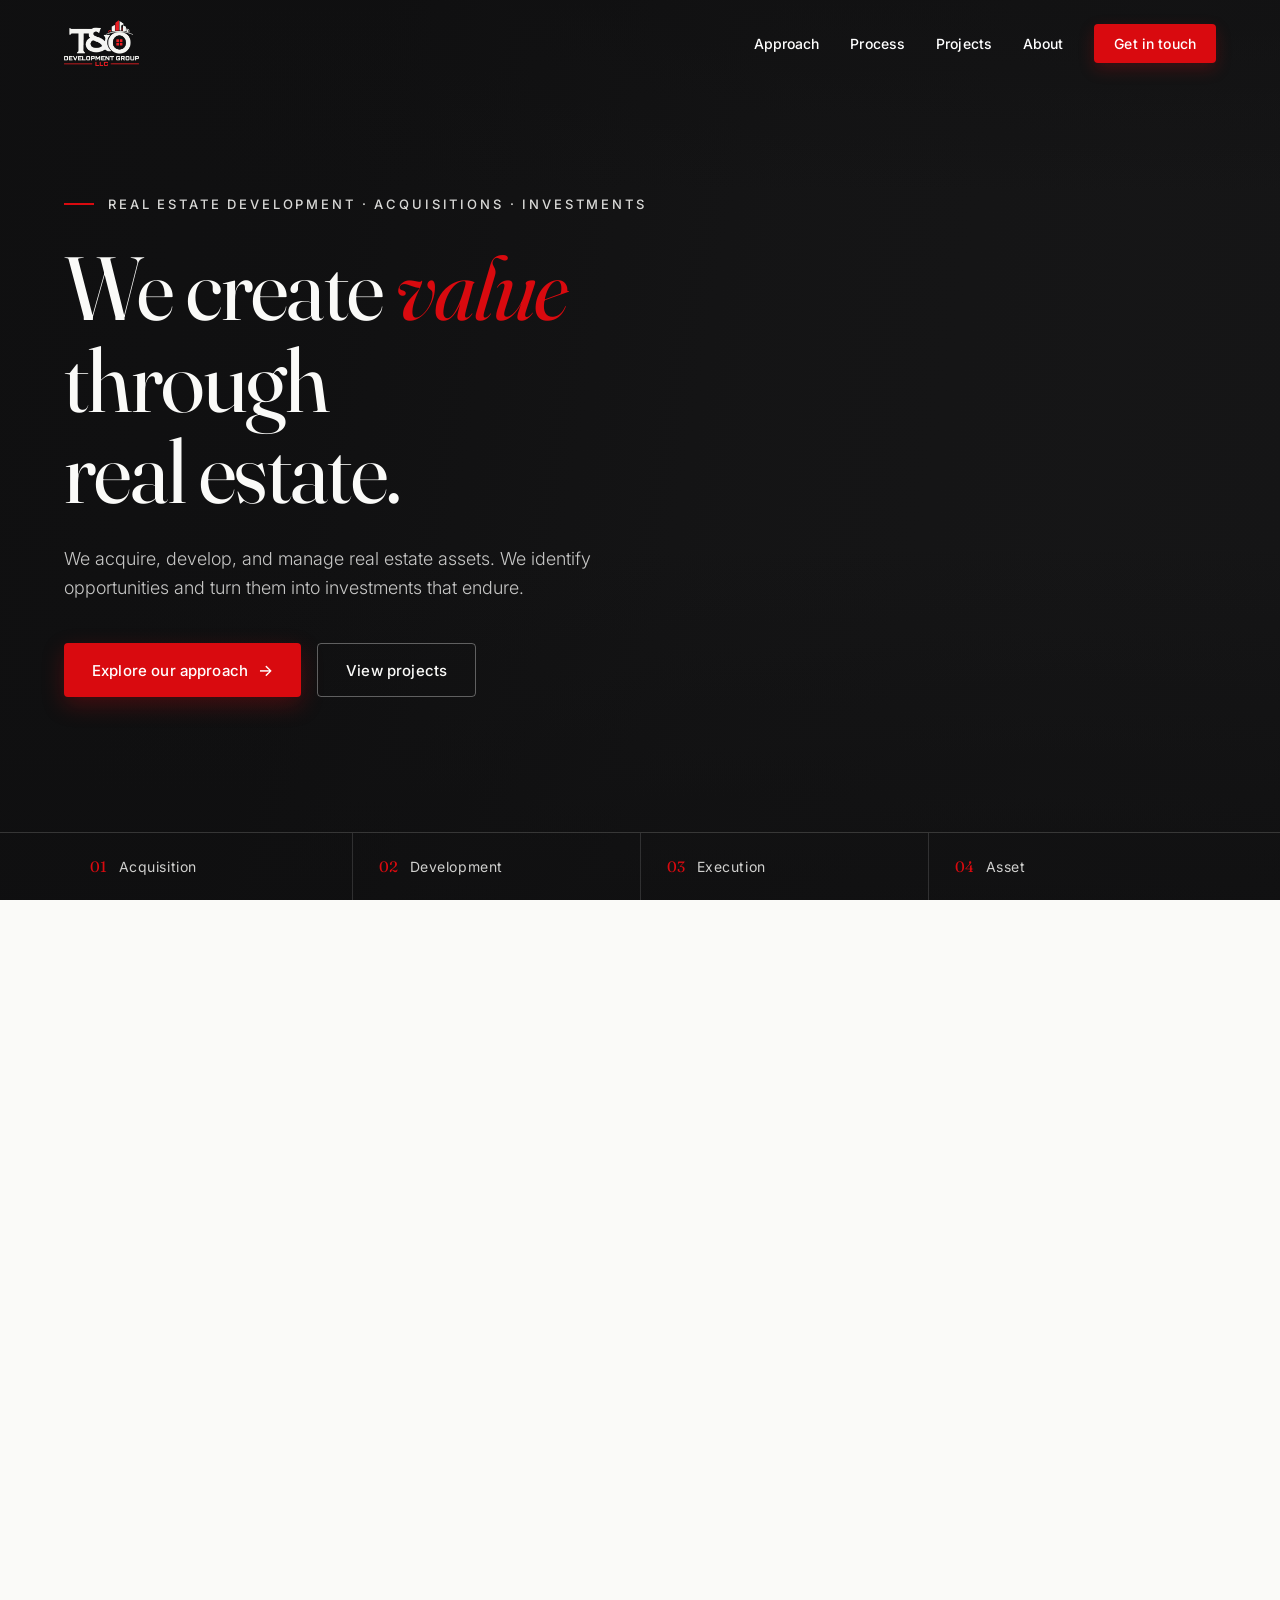
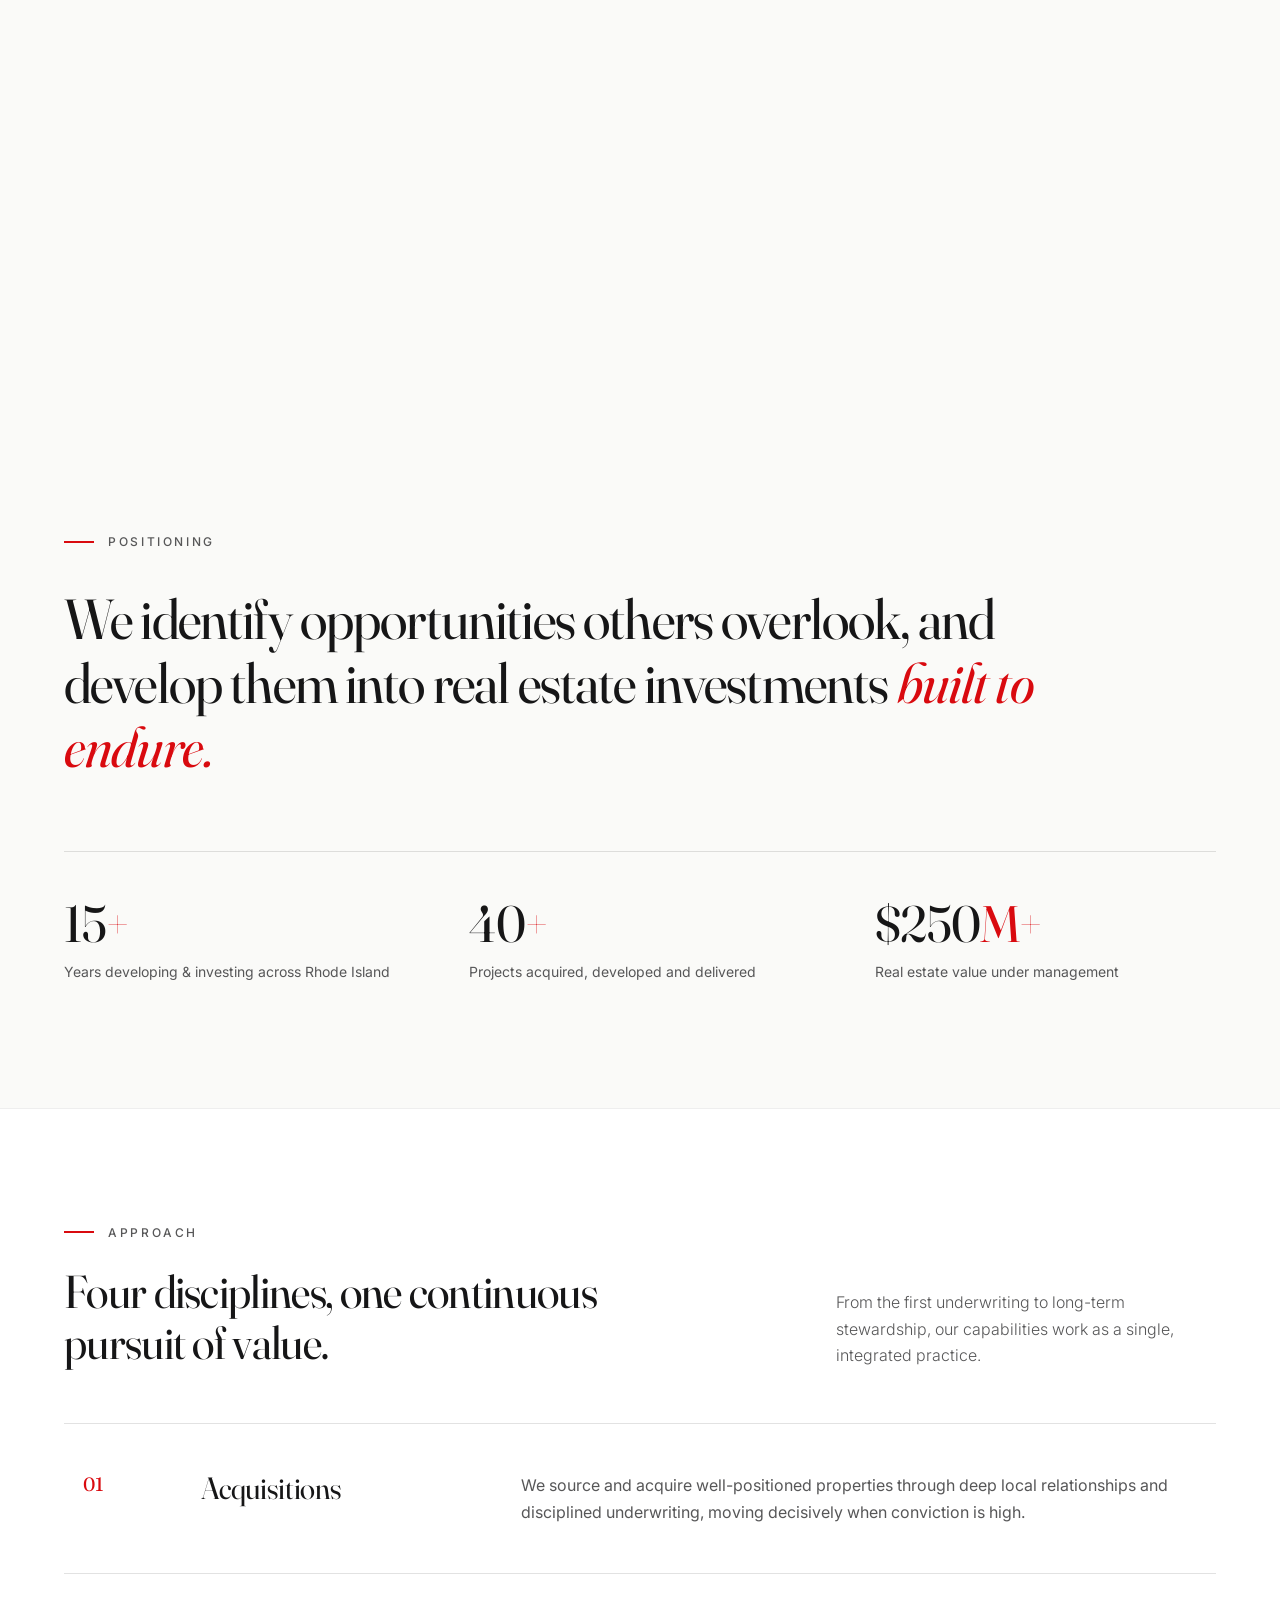
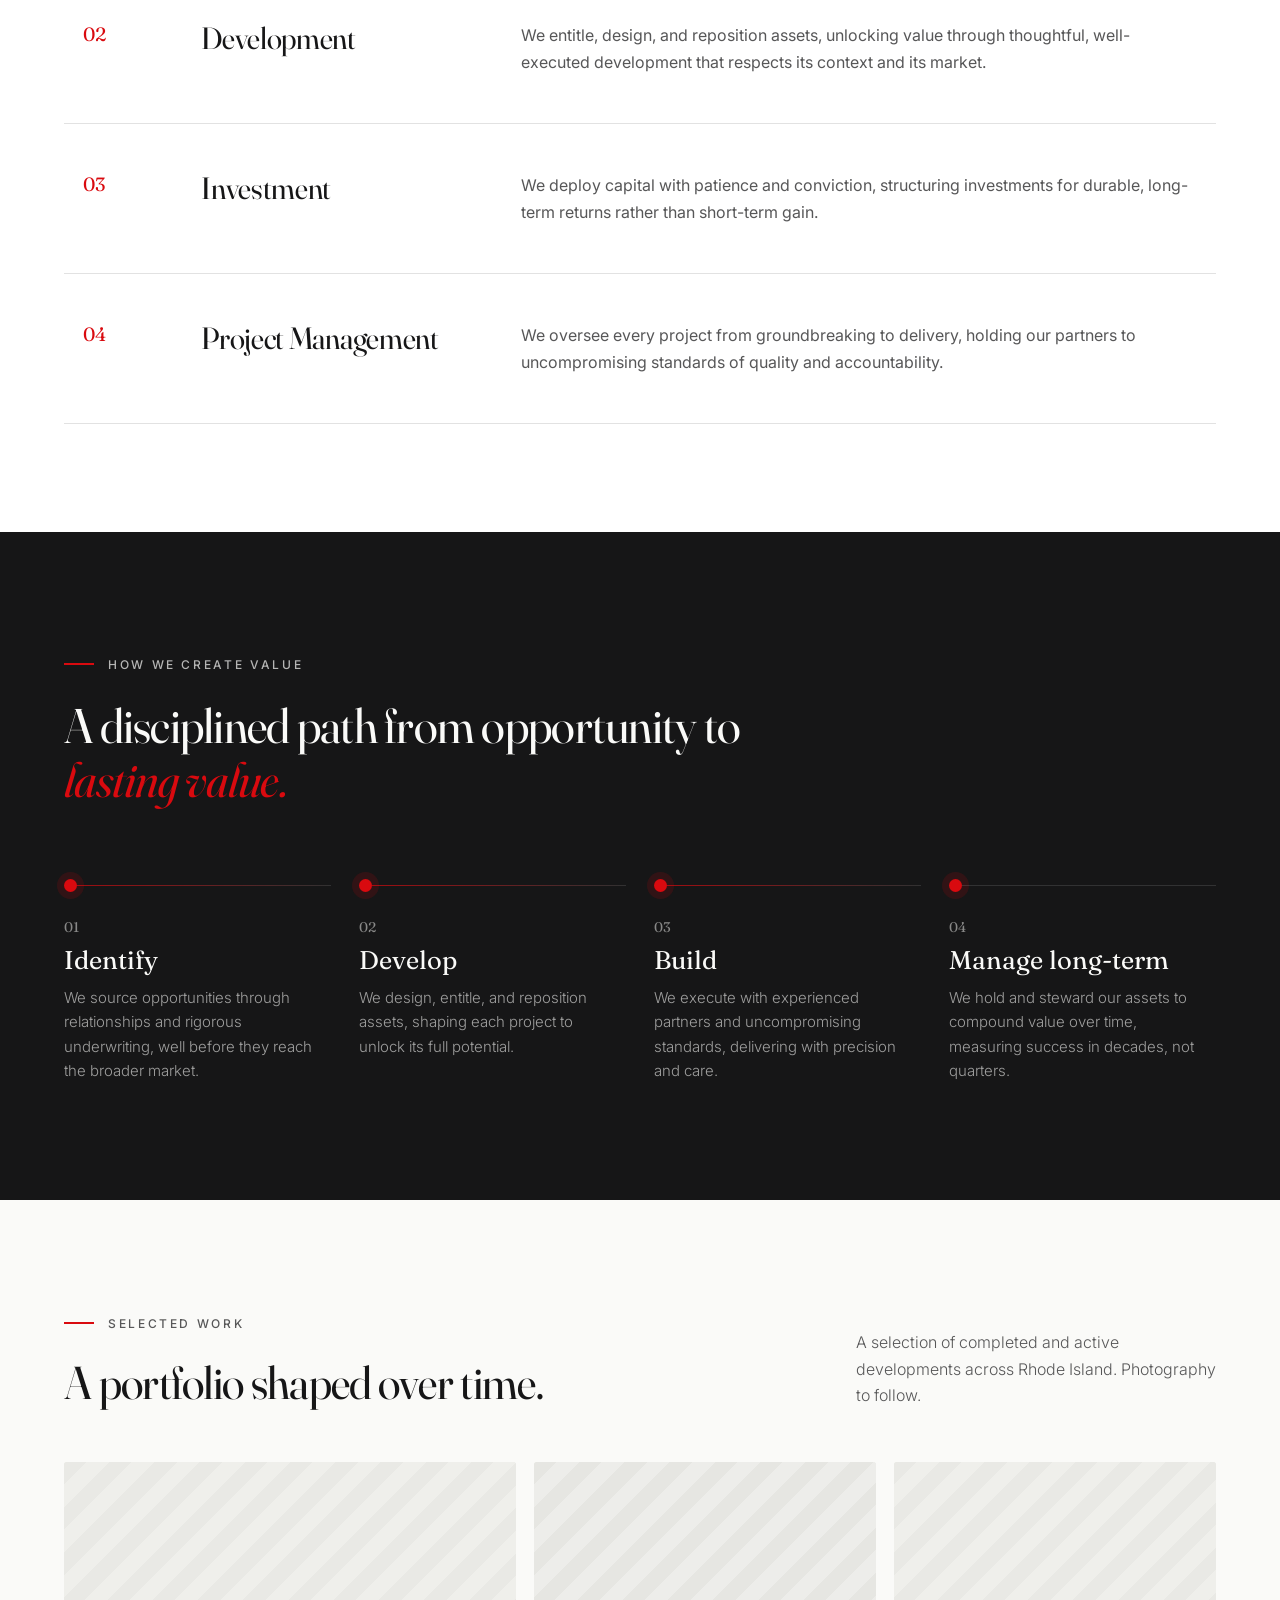
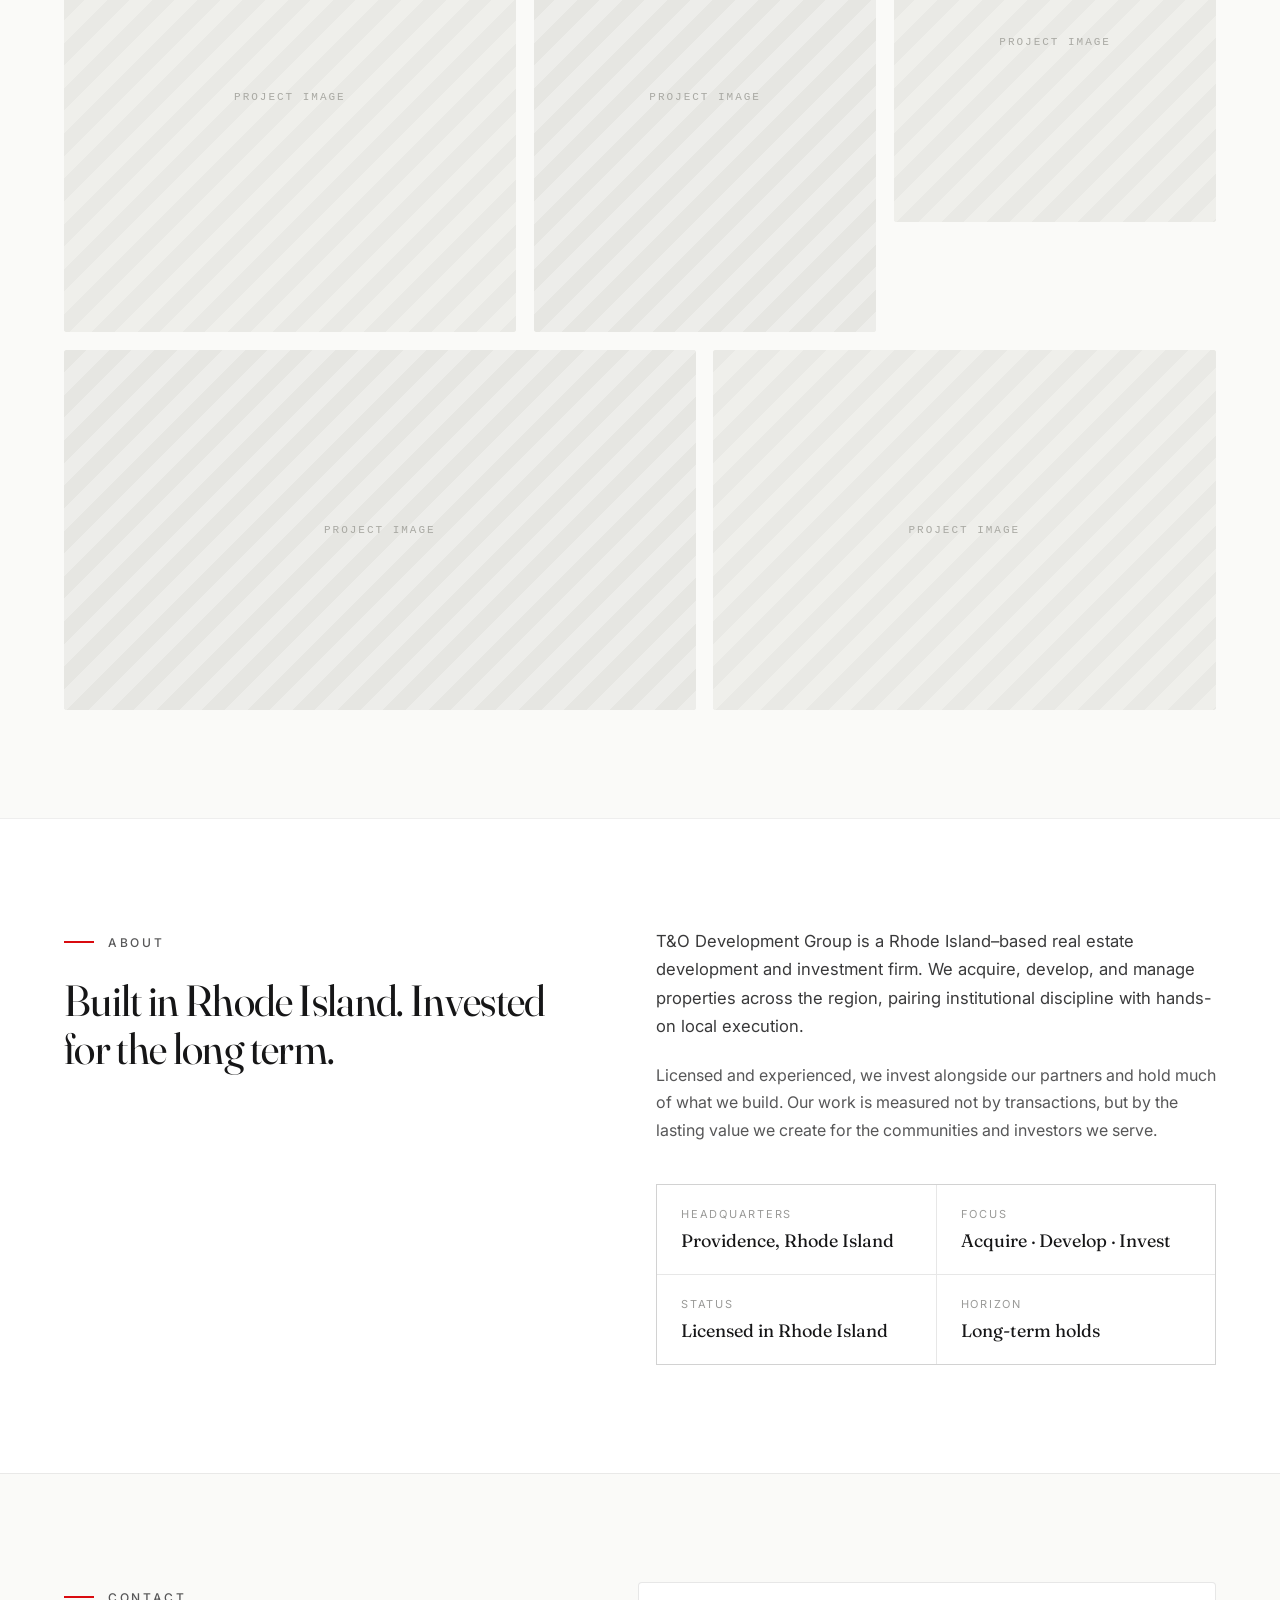
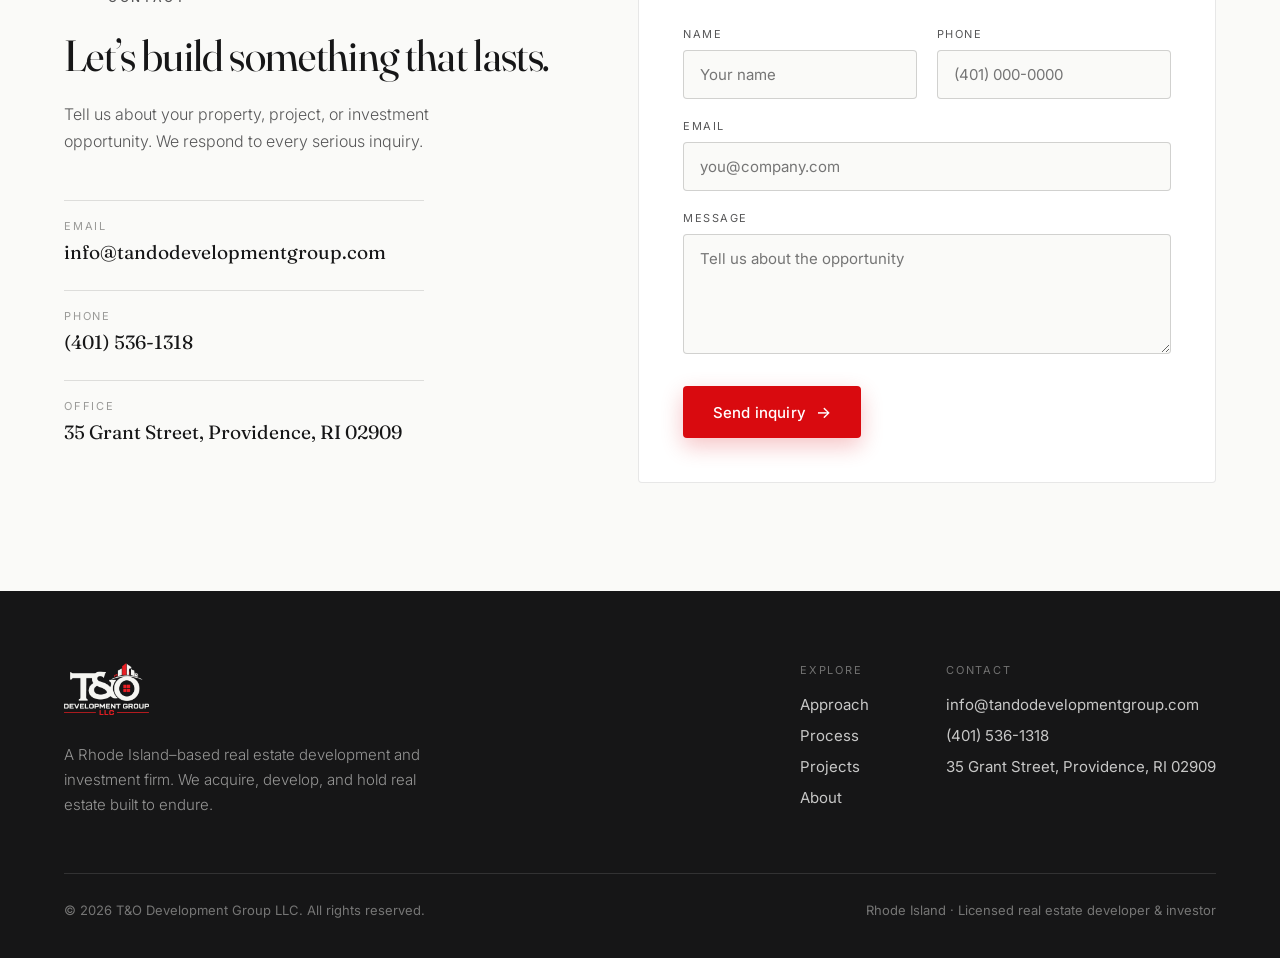
==== index.html @ 08084200 "Add real contact details Replace placeholder contact info with the firm's real details in the Contac" ====
<!DOCTYPE html>
<html lang="en">
<head>
<meta charset="utf-8">
<meta name="viewport" content="width=device-width, initial-scale=1">
<title>T&amp;O Development Group LLC — Real Estate Development &amp; Investment</title>
<meta name="description" content="T&amp;O Development Group is a Rhode Island–based real estate development and investment firm. We acquire, develop, and manage real estate assets built to endure.">
<meta name="theme-color" content="#161617">
<link rel="icon" type="image/png" href="assets/logo.png"/>
<link rel="apple-touch-icon" href="assets/logo.png"/>
<!-- Social sharing -->
<meta property="og:type" content="website"/>
<meta property="og:title" content="T&amp;O Development Group LLC — We create value through real estate."/>
<meta property="og:description" content="A Rhode Island–based real estate development and investment firm. We acquire, develop, and manage real estate assets built to endure."/>
<meta property="og:image" content="assets/logo.png"/>
<meta name="twitter:card" content="summary_large_image"/>
<meta name="twitter:title" content="T&amp;O Development Group LLC"/>
<meta name="twitter:description" content="We create value through real estate. Acquisitions · Development · Investments."/>
<link rel="preconnect" href="https://fonts.googleapis.com"/>
<link rel="preconnect" href="https://fonts.gstatic.com" crossorigin="crossorigin"/>
<link href="https://fonts.googleapis.com/css2?family=Fraunces:ital,opsz,wght@0,9..144,300;0,9..144,400;0,9..144,500;0,9..144,600;1,9..144,400;1,9..144,500&family=Inter:wght@300;400;500;600&display=swap" rel="stylesheet"/>
<link rel="stylesheet" href="styles.css"/>
</head>
<body>
<div style="position:relative;width:100%;overflow-x:clip;">

  <!-- ============ HEADER ============ -->
  <header id="site-header" style="position:fixed;top:0;left:0;right:0;z-index:120;display:flex;align-items:center;justify-content:space-between;gap:24px;padding:20px clamp(20px,5vw,72px);color:#fff;background:transparent;transition:background .45s ease,padding .45s ease,box-shadow .45s ease,color .45s ease;">
    <a href="#hero" data-target="hero" style="display:flex;align-items:center;text-decoration:none;flex:0 0 auto;">
      <img id="site-logo" src="assets/logo-light.png" alt="T&amp;O Development Group" style="height:46px;width:auto;display:block;transition:opacity .3s ease;"/>
    </a>
    <nav id="site-nav" style="align-items:center;gap:clamp(22px,2.4vw,42px);">
      <a class="link-red" href="#approach" data-target="approach" style="font-size:14px;font-weight:500;letter-spacing:.01em;color:inherit;text-decoration:none;">Approach</a>
      <a class="link-red" href="#process" data-target="process" style="font-size:14px;font-weight:500;letter-spacing:.01em;color:inherit;text-decoration:none;">Process</a>
      <a class="link-red" href="#projects" data-target="projects" style="font-size:14px;font-weight:500;letter-spacing:.01em;color:inherit;text-decoration:none;">Projects</a>
      <a class="link-red" href="#about" data-target="about" style="font-size:14px;font-weight:500;letter-spacing:.01em;color:inherit;text-decoration:none;">About</a>
      <a class="btn-cta" href="#contact" data-target="contact" style="display:inline-flex;align-items:center;gap:8px;background:#D90A0F;color:#fff;font-size:14px;font-weight:500;letter-spacing:.01em;padding:11px 20px;border-radius:4px;text-decoration:none;transition:background .25s ease,transform .25s ease,box-shadow .25s ease;box-shadow:0 6px 16px rgba(217,10,15,.22);">Get in touch</a>
    </nav>
    <button id="nav-toggle" aria-label="Menu" style="flex-direction:column;justify-content:center;gap:5px;width:44px;height:44px;background:transparent;border:none;cursor:pointer;color:inherit;padding:0;">
      <span style="display:block;width:24px;height:2px;background:currentColor;"></span>
      <span style="display:block;width:24px;height:2px;background:currentColor;"></span>
      <span style="display:block;width:16px;height:2px;background:currentColor;"></span>
    </button>
  </header>

  <!-- mobile overlay menu -->
  <div id="mobile-menu" style="display:none;position:fixed;inset:0;z-index:130;background:#161617;flex-direction:column;padding:28px clamp(20px,6vw,48px);">
    <div style="display:flex;align-items:center;justify-content:space-between;margin-bottom:48px;">
      <img src="assets/logo-light.png" alt="T&amp;O" style="height:44px;"/>
      <button data-menu-close aria-label="Close" style="width:44px;height:44px;background:transparent;border:none;color:#fff;font-size:30px;line-height:1;cursor:pointer;">&times;</button>
    </div>
    <a class="m-link" href="#approach" data-target="approach" style="font-family:'Fraunces',serif;font-size:34px;color:#FAFAF8;text-decoration:none;padding:14px 0;border-bottom:1px solid rgba(255,255,255,.1);">Approach</a>
    <a class="m-link" href="#process" data-target="process" style="font-family:'Fraunces',serif;font-size:34px;color:#FAFAF8;text-decoration:none;padding:14px 0;border-bottom:1px solid rgba(255,255,255,.1);">Process</a>
    <a class="m-link" href="#projects" data-target="projects" style="font-family:'Fraunces',serif;font-size:34px;color:#FAFAF8;text-decoration:none;padding:14px 0;border-bottom:1px solid rgba(255,255,255,.1);">Projects</a>
    <a class="m-link" href="#about" data-target="about" style="font-family:'Fraunces',serif;font-size:34px;color:#FAFAF8;text-decoration:none;padding:14px 0;border-bottom:1px solid rgba(255,255,255,.1);">About</a>
    <a href="#contact" data-target="contact" style="margin-top:32px;display:inline-flex;align-items:center;justify-content:center;gap:8px;background:#D90A0F;color:#fff;font-size:16px;font-weight:500;padding:18px 26px;border-radius:4px;text-decoration:none;">Get in touch &rarr;</a>
  </div>

  <!-- ============ HERO (scroll-driven, pinned) ============ -->
  <div id="hero-scroll" style="position:relative;height:400vh;">
  <section id="hero" style="position:sticky;top:0;height:100vh;width:100%;overflow:hidden;display:flex;flex-direction:column;justify-content:flex-end;background:#161617;">
    <video id="hero-video" muted="muted" playsinline="playsinline" preload="auto" aria-hidden="true" style="position:absolute;inset:0;width:100%;height:100%;object-fit:cover;z-index:0;">
      <source src="assets/daydusk-scrub.mp4" type="video/mp4"/>
    </video>
    <div style="position:absolute;inset:0;z-index:1;background:linear-gradient(100deg,rgba(15,15,16,.94) 0%,rgba(15,15,16,.8) 26%,rgba(18,18,19,.42) 56%,rgba(18,18,19,.12) 82%,rgba(18,18,19,.28) 100%);"></div>
    <div style="position:absolute;inset:0;z-index:1;background:linear-gradient(180deg,rgba(15,15,16,.5) 0%,rgba(15,15,16,0) 22%,rgba(15,15,16,0) 60%,rgba(15,15,16,.7) 100%);"></div>
    <div class="hero-overlay-mobile" style="position:absolute;inset:0;z-index:1;background:linear-gradient(180deg,rgba(15,15,16,.6) 0%,rgba(15,15,16,.25) 38%,rgba(15,15,16,.82) 100%);opacity:0;transition:opacity .3s ease;pointer-events:none;"></div>

    <div class="hero-row" style="position:relative;z-index:2;flex:1 1 auto;display:flex;width:100%;max-width:1320px;margin:0 auto;padding-left:clamp(20px,5vw,72px);padding-right:clamp(20px,5vw,72px);">
      <div class="hero-content" style="max-width:760px;padding:0;">
        <div data-reveal style="display:inline-flex;align-items:center;gap:14px;margin-bottom:30px;">
          <span style="width:30px;height:2px;background:#D90A0F;display:block;"></span>
          <span style="font-size:clamp(11px,1.1vw,13px);font-weight:500;letter-spacing:.22em;text-transform:uppercase;color:rgba(250,250,248,.86);">Real Estate Development &middot; Acquisitions &middot; Investments</span>
        </div>
        <div id="hero-headlines" style="position:relative;margin:0 0 28px;">
          <h1 class="hero-headline is-active" data-i="0">We create <span class="em">value</span> through real&nbsp;estate.</h1>
          <h1 class="hero-headline" data-i="1">It starts with the right <span class="em">opportunity</span>.</h1>
          <h1 class="hero-headline" data-i="2">We develop, build, and <span class="em">elevate</span>.</h1>
          <h1 class="hero-headline" data-i="3">Into assets that <span class="em">endure</span>.</h1>
        </div>
        <p data-reveal data-reveal-delay="180" style="margin:0 0 40px;max-width:540px;font-size:clamp(16px,1.4vw,19px);line-height:1.62;color:rgba(250,250,248,.78);font-weight:300;">We acquire, develop, and manage real estate assets. We identify opportunities and turn them into investments that endure.</p>
        <div data-reveal data-reveal-delay="260" style="display:flex;flex-wrap:wrap;gap:16px;">
          <a class="btn-hero" href="#approach" data-target="approach" style="display:inline-flex;align-items:center;gap:10px;background:#D90A0F;color:#fff;font-size:15px;font-weight:500;letter-spacing:.01em;padding:17px 28px;border-radius:4px;text-decoration:none;transition:background .25s ease,transform .25s ease,box-shadow .25s ease;box-shadow:0 8px 22px rgba(217,10,15,.26);">Explore our approach <span style="font-size:16px;">&rarr;</span></a>
          <a class="btn-ghost" href="#projects" data-target="projects" style="display:inline-flex;align-items:center;gap:10px;background:transparent;color:#FAFAF8;font-size:15px;font-weight:500;letter-spacing:.01em;padding:16px 28px;border-radius:4px;text-decoration:none;border:1px solid rgba(250,250,248,.34);transition:border-color .25s ease,background .25s ease,transform .25s ease;">View projects</a>
        </div>
      </div>
    </div>

    <!-- phase row -->
    <div style="position:relative;z-index:2;width:100%;border-top:1px solid rgba(250,250,248,.16);">
      <div style="max-width:1320px;margin:0 auto;padding:0 clamp(20px,5vw,72px);">
        <div id="phase-grid" style="display:grid;">
          <div class="phase-item is-active" data-phase="0" style="padding:24px clamp(18px,2vw,30px);display:flex;align-items:baseline;gap:12px;">
            <span style="font-family:'Fraunces',serif;font-size:15px;color:#D90A0F;flex:0 0 auto;">01</span>
            <span style="font-size:14px;letter-spacing:.04em;color:rgba(250,250,248,.82);">Acquisition</span>
          </div>
          <div class="phase-item" data-phase="1" style="padding:24px clamp(18px,2vw,30px);display:flex;align-items:baseline;gap:12px;">
            <span style="font-family:'Fraunces',serif;font-size:15px;color:#D90A0F;flex:0 0 auto;">02</span>
            <span style="font-size:14px;letter-spacing:.04em;color:rgba(250,250,248,.82);">Development</span>
          </div>
          <div class="phase-item" data-phase="2" style="padding:24px clamp(18px,2vw,30px);display:flex;align-items:baseline;gap:12px;">
            <span style="font-family:'Fraunces',serif;font-size:15px;color:#D90A0F;flex:0 0 auto;">03</span>
            <span style="font-size:14px;letter-spacing:.04em;color:rgba(250,250,248,.82);">Execution</span>
          </div>
          <div class="phase-item" data-phase="3" style="padding:24px clamp(18px,2vw,30px);display:flex;align-items:baseline;gap:12px;">
            <span style="font-family:'Fraunces',serif;font-size:15px;color:#D90A0F;flex:0 0 auto;">04</span>
            <span style="font-size:14px;letter-spacing:.04em;color:rgba(250,250,248,.82);">Asset</span>
          </div>
        </div>
      </div>
    </div>
  </section>
  </div>
  <!-- /hero-scroll -->

  <!-- ============ INTRO / POSITIONING ============ -->
  <section style="background:#FAFAF8;padding:clamp(96px,14vh,180px) clamp(20px,5vw,72px);">
    <div style="max-width:1320px;margin:0 auto;">
      <div data-reveal style="display:inline-flex;align-items:center;gap:14px;margin-bottom:38px;">
        <span style="width:30px;height:2px;background:#D90A0F;display:block;"></span>
        <span style="font-size:12px;font-weight:500;letter-spacing:.22em;text-transform:uppercase;color:#575758;">Positioning</span>
      </div>
      <h2 data-reveal data-reveal-delay="80" style="margin:0;max-width:1040px;font-family:'Fraunces',Georgia,serif;font-weight:400;font-variation-settings:'opsz' 144;font-size:clamp(2rem,4.4vw,3.8rem);line-height:1.14;letter-spacing:-.015em;color:#161617;">We identify opportunities others overlook, and develop them into real estate investments <span style="font-style:italic;color:#D90A0F;">built to endure.</span></h2>

      <div data-reveal data-reveal-delay="160" style="display:flex;flex-wrap:wrap;gap:clamp(32px,5vw,80px);margin-top:clamp(56px,8vh,96px);padding-top:46px;border-top:1px solid rgba(22,22,23,.12);">
        <div style="flex:1 1 220px;">
          <div style="font-family:'Fraunces',serif;font-weight:400;font-variation-settings:'opsz' 144;font-size:clamp(2.6rem,4vw,3.4rem);line-height:1;color:#161617;letter-spacing:-.02em;">15<span style="color:#D90A0F;">+</span></div>
          <div style="margin-top:12px;font-size:14px;line-height:1.5;color:#575758;">Years developing &amp; investing across Rhode Island</div>
        </div>
        <div style="flex:1 1 220px;">
          <div style="font-family:'Fraunces',serif;font-weight:400;font-variation-settings:'opsz' 144;font-size:clamp(2.6rem,4vw,3.4rem);line-height:1;color:#161617;letter-spacing:-.02em;">40<span style="color:#D90A0F;">+</span></div>
          <div style="margin-top:12px;font-size:14px;line-height:1.5;color:#575758;">Projects acquired, developed and delivered</div>
        </div>
        <div style="flex:1 1 220px;">
          <div style="font-family:'Fraunces',serif;font-weight:400;font-variation-settings:'opsz' 144;font-size:clamp(2.6rem,4vw,3.4rem);line-height:1;color:#161617;letter-spacing:-.02em;">$250<span style="color:#D90A0F;">M+</span></div>
          <div style="margin-top:12px;font-size:14px;line-height:1.5;color:#575758;">Real estate value under management</div>
        </div>
      </div>
    </div>
  </section>

  <!-- ============ APPROACH / CAPABILITIES ============ -->
  <section id="approach" style="background:#fff;padding:clamp(90px,12vh,160px) clamp(20px,5vw,72px);border-top:1px solid rgba(22,22,23,.07);">
    <div style="max-width:1320px;margin:0 auto;">
      <div style="display:flex;flex-wrap:wrap;align-items:flex-end;justify-content:space-between;gap:32px;margin-bottom:clamp(40px,6vh,72px);">
        <div data-reveal style="max-width:640px;">
          <div style="display:inline-flex;align-items:center;gap:14px;margin-bottom:26px;">
            <span style="width:30px;height:2px;background:#D90A0F;display:block;"></span>
            <span style="font-size:12px;font-weight:500;letter-spacing:.22em;text-transform:uppercase;color:#575758;">Approach</span>
          </div>
          <h2 style="margin:0;font-family:'Fraunces',Georgia,serif;font-weight:400;font-variation-settings:'opsz' 144;font-size:clamp(2rem,3.6vw,3.1rem);line-height:1.12;letter-spacing:-.015em;color:#161617;">Four disciplines, one continuous pursuit of value.</h2>
        </div>
        <p data-reveal data-reveal-delay="80" style="flex:1 1 280px;max-width:380px;margin:0;font-size:16px;line-height:1.66;color:#575758;font-weight:300;">From the first underwriting to long-term stewardship, our capabilities work as a single, integrated practice.</p>
      </div>

      <div style="border-bottom:1px solid rgba(22,22,23,.12);">
        <div data-reveal class="cap-row" style="display:flex;flex-wrap:wrap;gap:clamp(20px,5vw,72px);align-items:flex-start;padding:clamp(30px,4vw,48px) clamp(0px,1.5vw,20px);border-top:1px solid rgba(22,22,23,.12);transition:background .35s ease,padding-left .35s ease;">
          <div style="flex:0 0 auto;font-family:'Fraunces',serif;font-weight:400;font-size:clamp(18px,1.5vw,22px);color:#D90A0F;width:54px;">01</div>
          <h3 style="flex:0 0 clamp(180px,20vw,280px);margin:0;font-family:'Fraunces',Georgia,serif;font-weight:400;font-variation-settings:'opsz' 144;font-size:clamp(1.5rem,2.4vw,2.1rem);line-height:1.08;letter-spacing:-.01em;color:#161617;">Acquisitions</h3>
          <p style="flex:1 1 320px;min-width:240px;margin:0;font-size:16px;line-height:1.66;color:#575758;">We source and acquire well-positioned properties through deep local relationships and disciplined underwriting, moving decisively when conviction is high.</p>
        </div>
        <div data-reveal data-reveal-delay="60" class="cap-row" style="display:flex;flex-wrap:wrap;gap:clamp(20px,5vw,72px);align-items:flex-start;padding:clamp(30px,4vw,48px) clamp(0px,1.5vw,20px);border-top:1px solid rgba(22,22,23,.12);transition:background .35s ease,padding-left .35s ease;">
          <div style="flex:0 0 auto;font-family:'Fraunces',serif;font-weight:400;font-size:clamp(18px,1.5vw,22px);color:#D90A0F;width:54px;">02</div>
          <h3 style="flex:0 0 clamp(180px,20vw,280px);margin:0;font-family:'Fraunces',Georgia,serif;font-weight:400;font-variation-settings:'opsz' 144;font-size:clamp(1.5rem,2.4vw,2.1rem);line-height:1.08;letter-spacing:-.01em;color:#161617;">Development</h3>
          <p style="flex:1 1 320px;min-width:240px;margin:0;font-size:16px;line-height:1.66;color:#575758;">We entitle, design, and reposition assets, unlocking value through thoughtful, well-executed development that respects its context and its market.</p>
        </div>
        <div data-reveal data-reveal-delay="120" class="cap-row" style="display:flex;flex-wrap:wrap;gap:clamp(20px,5vw,72px);align-items:flex-start;padding:clamp(30px,4vw,48px) clamp(0px,1.5vw,20px);border-top:1px solid rgba(22,22,23,.12);transition:background .35s ease,padding-left .35s ease;">
          <div style="flex:0 0 auto;font-family:'Fraunces',serif;font-weight:400;font-size:clamp(18px,1.5vw,22px);color:#D90A0F;width:54px;">03</div>
          <h3 style="flex:0 0 clamp(180px,20vw,280px);margin:0;font-family:'Fraunces',Georgia,serif;font-weight:400;font-variation-settings:'opsz' 144;font-size:clamp(1.5rem,2.4vw,2.1rem);line-height:1.08;letter-spacing:-.01em;color:#161617;">Investment</h3>
          <p style="flex:1 1 320px;min-width:240px;margin:0;font-size:16px;line-height:1.66;color:#575758;">We deploy capital with patience and conviction, structuring investments for durable, long-term returns rather than short-term gain.</p>
        </div>
        <div data-reveal data-reveal-delay="180" class="cap-row" style="display:flex;flex-wrap:wrap;gap:clamp(20px,5vw,72px);align-items:flex-start;padding:clamp(30px,4vw,48px) clamp(0px,1.5vw,20px);border-top:1px solid rgba(22,22,23,.12);transition:background .35s ease,padding-left .35s ease;">
          <div style="flex:0 0 auto;font-family:'Fraunces',serif;font-weight:400;font-size:clamp(18px,1.5vw,22px);color:#D90A0F;width:54px;">04</div>
          <h3 style="flex:0 0 clamp(180px,20vw,280px);margin:0;font-family:'Fraunces',Georgia,serif;font-weight:400;font-variation-settings:'opsz' 144;font-size:clamp(1.5rem,2.4vw,2.1rem);line-height:1.08;letter-spacing:-.01em;color:#161617;">Project Management</h3>
          <p style="flex:1 1 320px;min-width:240px;margin:0;font-size:16px;line-height:1.66;color:#575758;">We oversee every project from groundbreaking to delivery, holding our partners to uncompromising standards of quality and accountability.</p>
        </div>
      </div>
    </div>
  </section>

  <!-- ============ PROCESS / HOW WE CREATE VALUE ============ -->
  <section id="process" style="background:#161617;padding:clamp(90px,13vh,170px) clamp(20px,5vw,72px);">
    <div style="max-width:1320px;margin:0 auto;">
      <div data-reveal style="max-width:760px;margin-bottom:clamp(52px,8vh,90px);">
        <div style="display:inline-flex;align-items:center;gap:14px;margin-bottom:26px;">
          <span style="width:30px;height:2px;background:#D90A0F;display:block;"></span>
          <span style="font-size:12px;font-weight:500;letter-spacing:.22em;text-transform:uppercase;color:rgba(250,250,248,.7);">How we create value</span>
        </div>
        <h2 style="margin:0;font-family:'Fraunces',Georgia,serif;font-weight:400;font-variation-settings:'opsz' 144;font-size:clamp(2rem,3.8vw,3.3rem);line-height:1.12;letter-spacing:-.015em;color:#FAFAF8;">A disciplined path from opportunity to <span style="font-style:italic;color:#D90A0F;">lasting value.</span></h2>
      </div>

      <div style="display:flex;flex-wrap:wrap;gap:clamp(28px,3vw,16px);">
        <div data-reveal style="flex:1 1 220px;min-width:210px;">
          <div style="display:flex;align-items:center;gap:0;margin-bottom:26px;">
            <span style="width:13px;height:13px;background:#D90A0F;border-radius:50%;display:block;flex:0 0 auto;box-shadow:0 0 0 7px rgba(217,10,15,.14);"></span>
            <span style="flex:1;height:1px;background:linear-gradient(90deg,rgba(217,10,15,.7),rgba(250,250,248,.12));display:block;"></span>
          </div>
          <div style="font-family:'Fraunces',serif;font-size:14px;color:rgba(250,250,248,.5);margin-bottom:10px;">01</div>
          <h3 style="margin:0 0 12px;font-family:'Fraunces',Georgia,serif;font-weight:400;font-size:clamp(1.4rem,2vw,1.85rem);line-height:1.1;color:#FAFAF8;">Identify</h3>
          <p style="margin:0;padding-right:18px;font-size:15px;line-height:1.62;color:rgba(250,250,248,.6);font-weight:300;">We source opportunities through relationships and rigorous underwriting, well before they reach the broader market.</p>
        </div>
        <div data-reveal data-reveal-delay="100" style="flex:1 1 220px;min-width:210px;">
          <div style="display:flex;align-items:center;gap:0;margin-bottom:26px;">
            <span style="width:13px;height:13px;background:#D90A0F;border-radius:50%;display:block;flex:0 0 auto;box-shadow:0 0 0 7px rgba(217,10,15,.14);"></span>
            <span style="flex:1;height:1px;background:linear-gradient(90deg,rgba(217,10,15,.7),rgba(250,250,248,.12));display:block;"></span>
          </div>
          <div style="font-family:'Fraunces',serif;font-size:14px;color:rgba(250,250,248,.5);margin-bottom:10px;">02</div>
          <h3 style="margin:0 0 12px;font-family:'Fraunces',Georgia,serif;font-weight:400;font-size:clamp(1.4rem,2vw,1.85rem);line-height:1.1;color:#FAFAF8;">Develop</h3>
          <p style="margin:0;padding-right:18px;font-size:15px;line-height:1.62;color:rgba(250,250,248,.6);font-weight:300;">We design, entitle, and reposition assets, shaping each project to unlock its full potential.</p>
        </div>
        <div data-reveal data-reveal-delay="200" style="flex:1 1 220px;min-width:210px;">
          <div style="display:flex;align-items:center;gap:0;margin-bottom:26px;">
            <span style="width:13px;height:13px;background:#D90A0F;border-radius:50%;display:block;flex:0 0 auto;box-shadow:0 0 0 7px rgba(217,10,15,.14);"></span>
            <span style="flex:1;height:1px;background:linear-gradient(90deg,rgba(217,10,15,.7),rgba(250,250,248,.12));display:block;"></span>
          </div>
          <div style="font-family:'Fraunces',serif;font-size:14px;color:rgba(250,250,248,.5);margin-bottom:10px;">03</div>
          <h3 style="margin:0 0 12px;font-family:'Fraunces',Georgia,serif;font-weight:400;font-size:clamp(1.4rem,2vw,1.85rem);line-height:1.1;color:#FAFAF8;">Build</h3>
          <p style="margin:0;padding-right:18px;font-size:15px;line-height:1.62;color:rgba(250,250,248,.6);font-weight:300;">We execute with experienced partners and uncompromising standards, delivering with precision and care.</p>
        </div>
        <div data-reveal data-reveal-delay="300" style="flex:1 1 220px;min-width:210px;">
          <div style="display:flex;align-items:center;gap:0;margin-bottom:26px;">
            <span style="width:13px;height:13px;background:#D90A0F;border-radius:50%;display:block;flex:0 0 auto;box-shadow:0 0 0 7px rgba(217,10,15,.14);"></span>
            <span style="flex:1;height:1px;background:rgba(250,250,248,.12);display:block;"></span>
          </div>
          <div style="font-family:'Fraunces',serif;font-size:14px;color:rgba(250,250,248,.5);margin-bottom:10px;">04</div>
          <h3 style="margin:0 0 12px;font-family:'Fraunces',Georgia,serif;font-weight:400;font-size:clamp(1.4rem,2vw,1.85rem);line-height:1.1;color:#FAFAF8;">Manage long-term</h3>
          <p style="margin:0;padding-right:18px;font-size:15px;line-height:1.62;color:rgba(250,250,248,.6);font-weight:300;">We hold and steward our assets to compound value over time, measuring success in decades, not quarters.</p>
        </div>
      </div>
    </div>
  </section>

  <!-- ============ PROJECTS / PORTFOLIO ============ -->
  <section id="projects" style="background:#FAFAF8;padding:clamp(90px,12vh,160px) clamp(20px,5vw,72px);">
    <div style="max-width:1320px;margin:0 auto;">
      <div style="display:flex;flex-wrap:wrap;align-items:flex-end;justify-content:space-between;gap:32px;margin-bottom:clamp(40px,6vh,68px);">
        <div data-reveal style="max-width:640px;">
          <div style="display:inline-flex;align-items:center;gap:14px;margin-bottom:26px;">
            <span style="width:30px;height:2px;background:#D90A0F;display:block;"></span>
            <span style="font-size:12px;font-weight:500;letter-spacing:.22em;text-transform:uppercase;color:#575758;">Selected Work</span>
          </div>
          <h2 style="margin:0;font-family:'Fraunces',Georgia,serif;font-weight:400;font-variation-settings:'opsz' 144;font-size:clamp(2rem,3.6vw,3.1rem);line-height:1.12;letter-spacing:-.015em;color:#161617;">A portfolio shaped over time.</h2>
        </div>
        <p data-reveal data-reveal-delay="80" style="flex:1 1 280px;max-width:360px;margin:0;font-size:16px;line-height:1.66;color:#575758;font-weight:300;">A selection of completed and active developments across Rhode Island. Photography to follow.</p>
      </div>

      <div style="display:flex;flex-wrap:wrap;gap:clamp(12px,1.4vw,18px);">
        <a class="tile" href="#contact" data-target="contact" data-reveal style="position:relative;overflow:hidden;border-radius:3px;background:#e7e7e3;flex:1.7 1 380px;min-width:260px;height:clamp(320px,42vw,470px);display:block;text-decoration:none;">
          <div style="position:absolute;inset:0;background:repeating-linear-gradient(135deg,#e9e9e5 0 16px,#efefeb 16px 32px);"></div>
          <div style="position:absolute;inset:0;display:flex;align-items:center;justify-content:center;"><span style="font-family:ui-monospace,'SFMono-Regular',Menlo,monospace;font-size:11px;letter-spacing:.18em;text-transform:uppercase;color:#a9a9a3;">Project image</span></div>
          <div data-ov style="position:absolute;inset:0;opacity:0;background:linear-gradient(180deg,rgba(22,22,23,0) 30%,rgba(22,22,23,.86) 100%);transition:opacity .45s ease;"></div>
          <div data-cap style="position:absolute;left:0;bottom:0;padding:30px 32px;opacity:0;transform:translateY(14px);transition:opacity .45s ease,transform .45s ease;">
            <div style="width:26px;height:2px;background:#D90A0F;margin-bottom:14px;"></div>
            <div style="font-family:'Fraunces',serif;font-size:clamp(1.5rem,2.2vw,2rem);color:#FAFAF8;line-height:1.1;">The Carrington</div>
            <div style="margin-top:6px;font-size:13px;letter-spacing:.06em;text-transform:uppercase;color:rgba(250,250,248,.66);">Providence, RI &middot; Mixed-use</div>
          </div>
        </a>
        <a class="tile" href="#contact" data-target="contact" data-reveal data-reveal-delay="80" style="position:relative;overflow:hidden;border-radius:3px;background:#e7e7e3;flex:1 1 300px;min-width:260px;height:clamp(320px,42vw,470px);display:block;text-decoration:none;">
          <div style="position:absolute;inset:0;background:repeating-linear-gradient(135deg,#e6e6e2 0 16px,#ededea 16px 32px);"></div>
          <div style="position:absolute;inset:0;display:flex;align-items:center;justify-content:center;"><span style="font-family:ui-monospace,'SFMono-Regular',Menlo,monospace;font-size:11px;letter-spacing:.18em;text-transform:uppercase;color:#a9a9a3;">Project image</span></div>
          <div data-ov style="position:absolute;inset:0;opacity:0;background:linear-gradient(180deg,rgba(22,22,23,0) 30%,rgba(22,22,23,.86) 100%);transition:opacity .45s ease;"></div>
          <div data-cap style="position:absolute;left:0;bottom:0;padding:30px 32px;opacity:0;transform:translateY(14px);transition:opacity .45s ease,transform .45s ease;">
            <div style="width:26px;height:2px;background:#D90A0F;margin-bottom:14px;"></div>
            <div style="font-family:'Fraunces',serif;font-size:clamp(1.5rem,2.2vw,2rem);color:#FAFAF8;line-height:1.1;">Eastside Residences</div>
            <div style="margin-top:6px;font-size:13px;letter-spacing:.06em;text-transform:uppercase;color:rgba(250,250,248,.66);">Providence, RI &middot; Residential</div>
          </div>
        </a>
        <a class="tile" href="#contact" data-target="contact" data-reveal style="position:relative;overflow:hidden;border-radius:3px;background:#e7e7e3;flex:1 1 280px;min-width:240px;height:clamp(280px,30vw,360px);display:block;text-decoration:none;">
          <div style="position:absolute;inset:0;background:repeating-linear-gradient(135deg,#e9e9e5 0 16px,#efefeb 16px 32px);"></div>
          <div style="position:absolute;inset:0;display:flex;align-items:center;justify-content:center;"><span style="font-family:ui-monospace,'SFMono-Regular',Menlo,monospace;font-size:11px;letter-spacing:.18em;text-transform:uppercase;color:#a9a9a3;">Project image</span></div>
          <div data-ov style="position:absolute;inset:0;opacity:0;background:linear-gradient(180deg,rgba(22,22,23,0) 30%,rgba(22,22,23,.86) 100%);transition:opacity .45s ease;"></div>
          <div data-cap style="position:absolute;left:0;bottom:0;padding:26px 28px;opacity:0;transform:translateY(14px);transition:opacity .45s ease,transform .45s ease;">
            <div style="width:26px;height:2px;background:#D90A0F;margin-bottom:12px;"></div>
            <div style="font-family:'Fraunces',serif;font-size:clamp(1.35rem,1.9vw,1.7rem);color:#FAFAF8;line-height:1.1;">Mill District Lofts</div>
            <div style="margin-top:6px;font-size:12px;letter-spacing:.06em;text-transform:uppercase;color:rgba(250,250,248,.66);">Pawtucket, RI &middot; Adaptive reuse</div>
          </div>
        </a>
        <a class="tile" href="#contact" data-target="contact" data-reveal data-reveal-delay="80" style="position:relative;overflow:hidden;border-radius:3px;background:#e7e7e3;flex:1.4 1 320px;min-width:240px;height:clamp(280px,30vw,360px);display:block;text-decoration:none;">
          <div style="position:absolute;inset:0;background:repeating-linear-gradient(135deg,#e6e6e2 0 16px,#ededea 16px 32px);"></div>
          <div style="position:absolute;inset:0;display:flex;align-items:center;justify-content:center;"><span style="font-family:ui-monospace,'SFMono-Regular',Menlo,monospace;font-size:11px;letter-spacing:.18em;text-transform:uppercase;color:#a9a9a3;">Project image</span></div>
          <div data-ov style="position:absolute;inset:0;opacity:0;background:linear-gradient(180deg,rgba(22,22,23,0) 30%,rgba(22,22,23,.86) 100%);transition:opacity .45s ease;"></div>
          <div data-cap style="position:absolute;left:0;bottom:0;padding:26px 28px;opacity:0;transform:translateY(14px);transition:opacity .45s ease,transform .45s ease;">
            <div style="width:26px;height:2px;background:#D90A0F;margin-bottom:12px;"></div>
            <div style="font-family:'Fraunces',serif;font-size:clamp(1.35rem,1.9vw,1.7rem);color:#FAFAF8;line-height:1.1;">Bayview Commons</div>
            <div style="margin-top:6px;font-size:12px;letter-spacing:.06em;text-transform:uppercase;color:rgba(250,250,248,.66);">Newport, RI &middot; Mixed-use</div>
          </div>
        </a>
        <a class="tile" href="#contact" data-target="contact" data-reveal data-reveal-delay="160" style="position:relative;overflow:hidden;border-radius:3px;background:#e7e7e3;flex:1 1 280px;min-width:240px;height:clamp(280px,30vw,360px);display:block;text-decoration:none;">
          <div style="position:absolute;inset:0;background:repeating-linear-gradient(135deg,#e9e9e5 0 16px,#efefeb 16px 32px);"></div>
          <div style="position:absolute;inset:0;display:flex;align-items:center;justify-content:center;"><span style="font-family:ui-monospace,'SFMono-Regular',Menlo,monospace;font-size:11px;letter-spacing:.18em;text-transform:uppercase;color:#a9a9a3;">Project image</span></div>
          <div data-ov style="position:absolute;inset:0;opacity:0;background:linear-gradient(180deg,rgba(22,22,23,0) 30%,rgba(22,22,23,.86) 100%);transition:opacity .45s ease;"></div>
          <div data-cap style="position:absolute;left:0;bottom:0;padding:26px 28px;opacity:0;transform:translateY(14px);transition:opacity .45s ease,transform .45s ease;">
            <div style="width:26px;height:2px;background:#D90A0F;margin-bottom:12px;"></div>
            <div style="font-family:'Fraunces',serif;font-size:clamp(1.35rem,1.9vw,1.7rem);color:#FAFAF8;line-height:1.1;">Harbour Yard</div>
            <div style="margin-top:6px;font-size:12px;letter-spacing:.06em;text-transform:uppercase;color:rgba(250,250,248,.66);">Bristol, RI &middot; Waterfront</div>
          </div>
        </a>
      </div>
    </div>
  </section>

  <!-- ============ ABOUT ============ -->
  <section id="about" style="background:#fff;padding:clamp(90px,12vh,160px) clamp(20px,5vw,72px);border-top:1px solid rgba(22,22,23,.07);">
    <div style="max-width:1320px;margin:0 auto;display:flex;flex-wrap:wrap;gap:clamp(40px,7vw,110px);">
      <div data-reveal style="flex:1 1 360px;min-width:280px;">
        <div style="display:inline-flex;align-items:center;gap:14px;margin-bottom:26px;">
          <span style="width:30px;height:2px;background:#D90A0F;display:block;"></span>
          <span style="font-size:12px;font-weight:500;letter-spacing:.22em;text-transform:uppercase;color:#575758;">About</span>
        </div>
        <h2 style="margin:0;font-family:'Fraunces',Georgia,serif;font-weight:400;font-variation-settings:'opsz' 144;font-size:clamp(2rem,3.4vw,3rem);line-height:1.12;letter-spacing:-.015em;color:#161617;">Built in Rhode Island. Invested for the long term.</h2>
      </div>
      <div data-reveal data-reveal-delay="100" style="flex:1 1 420px;min-width:300px;max-width:560px;">
        <p style="margin:0 0 22px;font-size:clamp(16px,1.3vw,18px);line-height:1.7;color:#3a3a3b;">T&amp;O Development Group is a Rhode Island&ndash;based real estate development and investment firm. We acquire, develop, and manage properties across the region, pairing institutional discipline with hands-on local execution.</p>
        <p style="margin:0 0 40px;font-size:16px;line-height:1.7;color:#575758;">Licensed and experienced, we invest alongside our partners and hold much of what we build. Our work is measured not by transactions, but by the lasting value we create for the communities and investors we serve.</p>
        <div style="display:flex;flex-wrap:wrap;gap:1px;background:rgba(22,22,23,.1);border:1px solid rgba(22,22,23,.1);">
          <div style="flex:1 1 200px;background:#fff;padding:22px 24px;">
            <div style="font-size:11px;letter-spacing:.16em;text-transform:uppercase;color:#9a9a98;margin-bottom:8px;">Headquarters</div>
            <div style="font-family:'Fraunces',serif;font-size:18px;color:#161617;">Providence, Rhode Island</div>
          </div>
          <div style="flex:1 1 200px;background:#fff;padding:22px 24px;">
            <div style="font-size:11px;letter-spacing:.16em;text-transform:uppercase;color:#9a9a98;margin-bottom:8px;">Focus</div>
            <div style="font-family:'Fraunces',serif;font-size:18px;color:#161617;">Acquire &middot; Develop &middot; Invest</div>
          </div>
          <div style="flex:1 1 200px;background:#fff;padding:22px 24px;">
            <div style="font-size:11px;letter-spacing:.16em;text-transform:uppercase;color:#9a9a98;margin-bottom:8px;">Status</div>
            <div style="font-family:'Fraunces',serif;font-size:18px;color:#161617;">Licensed in Rhode Island</div>
          </div>
          <div style="flex:1 1 200px;background:#fff;padding:22px 24px;">
            <div style="font-size:11px;letter-spacing:.16em;text-transform:uppercase;color:#9a9a98;margin-bottom:8px;">Horizon</div>
            <div style="font-family:'Fraunces',serif;font-size:18px;color:#161617;">Long-term holds</div>
          </div>
        </div>
      </div>
    </div>
  </section>

  <!-- ============ CONTACT ============ -->
  <section id="contact" style="background:#FAFAF8;padding:clamp(90px,12vh,160px) clamp(20px,5vw,72px);border-top:1px solid rgba(22,22,23,.07);">
    <div style="max-width:1320px;margin:0 auto;display:flex;flex-wrap:wrap;gap:clamp(40px,6vw,96px);">
      <div data-reveal style="flex:1 1 360px;min-width:300px;">
        <div style="display:inline-flex;align-items:center;gap:14px;margin-bottom:26px;">
          <span style="width:30px;height:2px;background:#D90A0F;display:block;"></span>
          <span style="font-size:12px;font-weight:500;letter-spacing:.22em;text-transform:uppercase;color:#575758;">Contact</span>
        </div>
        <h2 style="margin:0 0 22px;font-family:'Fraunces',Georgia,serif;font-weight:400;font-variation-settings:'opsz' 144;font-size:clamp(2rem,3.4vw,3rem);line-height:1.12;letter-spacing:-.015em;color:#161617;">Let&rsquo;s build something that lasts.</h2>
        <p style="margin:0 0 46px;max-width:380px;font-size:16px;line-height:1.66;color:#575758;font-weight:300;">Tell us about your property, project, or investment opportunity. We respond to every serious inquiry.</p>

        <div style="display:flex;flex-direction:column;gap:26px;max-width:360px;">
          <div style="border-top:1px solid rgba(22,22,23,.12);padding-top:18px;">
            <div style="font-size:11px;letter-spacing:.16em;text-transform:uppercase;color:#9a9a98;margin-bottom:7px;">Email</div>
            <a class="link-red" id="email-link-1" href="#" data-user="info" data-domain="tandodevelopmentgroup.com" style="font-family:'Fraunces',serif;font-size:clamp(18px,1.5vw,21px);color:#161617;text-decoration:none;"></a>
          </div>
          <div style="border-top:1px solid rgba(22,22,23,.12);padding-top:18px;">
            <div style="font-size:11px;letter-spacing:.16em;text-transform:uppercase;color:#9a9a98;margin-bottom:7px;">Phone</div>
            <a class="link-red" href="tel:+14015361318" style="font-family:'Fraunces',serif;font-size:clamp(18px,1.5vw,21px);color:#161617;text-decoration:none;">(401) 536-1318</a>
          </div>
          <div style="border-top:1px solid rgba(22,22,23,.12);padding-top:18px;">
            <div style="font-size:11px;letter-spacing:.16em;text-transform:uppercase;color:#9a9a98;margin-bottom:7px;">Office</div>
            <div style="font-family:'Fraunces',serif;font-size:clamp(18px,1.5vw,21px);color:#161617;">35 Grant Street, Providence, RI 02909</div>
          </div>
        </div>
      </div>

      <div data-reveal data-reveal-delay="100" style="flex:1 1 440px;min-width:300px;max-width:600px;">
        <form id="contact-form" novalidate style="background:#fff;border:1px solid rgba(22,22,23,.1);border-radius:4px;padding:clamp(28px,3.5vw,44px);">
          <div style="display:flex;flex-wrap:wrap;gap:20px;">
            <label style="flex:1 1 200px;min-width:180px;display:block;">
              <span style="display:block;font-size:11px;letter-spacing:.14em;text-transform:uppercase;color:#575758;margin-bottom:9px;">Name</span>
              <input class="field" id="f-name" type="text" placeholder="Your name" style="width:100%;padding:14px 16px;border:1px solid rgba(22,22,23,.18);border-radius:4px;background:#FAFAF8;font-size:15px;color:#161617;outline:none;transition:border-color .2s ease,background .2s ease;"/>
              <span id="err-name" style="display:none;margin-top:7px;font-size:12px;color:#D90A0F;">Please enter your name.</span>
            </label>
            <label style="flex:1 1 200px;min-width:180px;display:block;">
              <span style="display:block;font-size:11px;letter-spacing:.14em;text-transform:uppercase;color:#575758;margin-bottom:9px;">Phone</span>
              <input class="field" id="f-phone" type="tel" placeholder="(401) 000-0000" style="width:100%;padding:14px 16px;border:1px solid rgba(22,22,23,.18);border-radius:4px;background:#FAFAF8;font-size:15px;color:#161617;outline:none;transition:border-color .2s ease,background .2s ease;"/>
            </label>
          </div>
          <label style="display:block;margin-top:20px;">
            <span style="display:block;font-size:11px;letter-spacing:.14em;text-transform:uppercase;color:#575758;margin-bottom:9px;">Email</span>
            <input class="field" id="f-email" type="email" placeholder="you@company.com" style="width:100%;padding:14px 16px;border:1px solid rgba(22,22,23,.18);border-radius:4px;background:#FAFAF8;font-size:15px;color:#161617;outline:none;transition:border-color .2s ease,background .2s ease;"/>
            <span id="err-email" style="display:none;margin-top:7px;font-size:12px;color:#D90A0F;">Please enter a valid email address.</span>
          </label>
          <label style="display:block;margin-top:20px;">
            <span style="display:block;font-size:11px;letter-spacing:.14em;text-transform:uppercase;color:#575758;margin-bottom:9px;">Message</span>
            <textarea class="field" id="f-message" rows="4" placeholder="Tell us about the opportunity" style="width:100%;padding:14px 16px;border:1px solid rgba(22,22,23,.18);border-radius:4px;background:#FAFAF8;font-size:15px;color:#161617;outline:none;resize:vertical;min-height:120px;transition:border-color .2s ease,background .2s ease;"></textarea>
            <span id="err-message" style="display:none;margin-top:7px;font-size:12px;color:#D90A0F;">Please add a short message.</span>
          </label>
          <button class="btn-submit" type="submit" style="margin-top:28px;display:inline-flex;align-items:center;gap:10px;background:#D90A0F;color:#fff;font-size:15px;font-weight:500;letter-spacing:.01em;padding:16px 30px;border:none;border-radius:4px;cursor:pointer;transition:background .25s ease,transform .25s ease,box-shadow .25s ease;box-shadow:0 8px 22px rgba(217,10,15,.24);">Send inquiry <span style="font-size:16px;">&rarr;</span></button>
        </form>
        <div id="contact-success" style="display:none;background:#161617;border-radius:4px;padding:clamp(40px,5vw,64px);min-height:300px;flex-direction:column;justify-content:center;">
          <div style="width:30px;height:2px;background:#D90A0F;margin-bottom:24px;"></div>
          <h3 style="margin:0 0 14px;font-family:'Fraunces',Georgia,serif;font-weight:400;font-size:clamp(1.7rem,2.6vw,2.3rem);line-height:1.1;color:#FAFAF8;">Thank you &mdash; we&rsquo;ll be in touch.</h3>
          <p style="margin:0;font-size:16px;line-height:1.66;color:rgba(250,250,248,.66);font-weight:300;">Your inquiry has been received. A member of our team will respond personally, usually within two business days.</p>
        </div>
      </div>
    </div>
  </section>

  <!-- ============ FOOTER ============ -->
  <footer style="background:#161617;padding:clamp(64px,8vh,100px) clamp(20px,5vw,72px) 40px;">
    <div style="max-width:1320px;margin:0 auto;">
      <div style="display:flex;flex-wrap:wrap;gap:48px;justify-content:space-between;padding-bottom:56px;border-bottom:1px solid rgba(250,250,248,.12);">
        <div style="flex:1 1 300px;max-width:380px;">
          <img src="assets/logo-light.png" alt="T&amp;O Development Group" style="height:52px;width:auto;margin-bottom:24px;"/>
          <p style="margin:0;font-size:15px;line-height:1.66;color:rgba(250,250,248,.56);font-weight:300;">A Rhode Island&ndash;based real estate development and investment firm. We acquire, develop, and hold real estate built to endure.</p>
        </div>
        <div style="display:flex;flex-wrap:wrap;gap:clamp(40px,6vw,84px);">
          <div>
            <div style="font-size:11px;letter-spacing:.16em;text-transform:uppercase;color:rgba(250,250,248,.4);margin-bottom:18px;">Explore</div>
            <div style="display:flex;flex-direction:column;gap:12px;">
              <a class="link-red" href="#approach" data-target="approach" style="font-size:15px;color:rgba(250,250,248,.78);text-decoration:none;">Approach</a>
              <a class="link-red" href="#process" data-target="process" style="font-size:15px;color:rgba(250,250,248,.78);text-decoration:none;">Process</a>
              <a class="link-red" href="#projects" data-target="projects" style="font-size:15px;color:rgba(250,250,248,.78);text-decoration:none;">Projects</a>
              <a class="link-red" href="#about" data-target="about" style="font-size:15px;color:rgba(250,250,248,.78);text-decoration:none;">About</a>
            </div>
          </div>
          <div>
            <div style="font-size:11px;letter-spacing:.16em;text-transform:uppercase;color:rgba(250,250,248,.4);margin-bottom:18px;">Contact</div>
            <div style="display:flex;flex-direction:column;gap:12px;">
              <a class="link-red" id="email-link-2" href="#" data-user="info" data-domain="tandodevelopmentgroup.com" style="font-size:15px;color:rgba(250,250,248,.78);text-decoration:none;"></a>
              <a class="link-red" href="tel:+14015361318" style="font-size:15px;color:rgba(250,250,248,.78);text-decoration:none;">(401) 536-1318</a>
              <span style="font-size:15px;color:rgba(250,250,248,.78);">35 Grant Street, Providence, RI 02909</span>
            </div>
          </div>
        </div>
      </div>
      <div style="display:flex;flex-wrap:wrap;gap:16px;justify-content:space-between;align-items:center;padding-top:28px;">
        <span style="font-size:13px;color:rgba(250,250,248,.42);">&copy; 2026 T&amp;O Development Group LLC. All rights reserved.</span>
        <span style="font-size:13px;color:rgba(250,250,248,.42);">Rhode Island &middot; Licensed real estate developer &amp; investor</span>
      </div>
    </div>
  </footer>

</div>
<script src="script.js"></script>
</body>
</html>
---- styles.css ----
/* ===========================================================
   T&O Development Group LLC — landing page styles
   Base resets, typography, interactive states, responsive rules.
   Static layout/appearance lives inline in index.html (faithful
   to the source design); this file carries everything that an
   inline style attribute cannot express: :hover, :focus,
   keyframes, and breakpoint behavior.
   =========================================================== */

* { box-sizing: border-box; }
html, body { margin: 0; padding: 0; }
body {
  background: #FAFAF8;
  color: #161617;
  font-family: 'Inter', system-ui, -apple-system, sans-serif;
  -webkit-font-smoothing: antialiased;
  text-rendering: optimizeLegibility;
}
img { max-width: 100%; }
::selection { background: #D90A0F; color: #fff; }
::-moz-selection { background: #D90A0F; color: #fff; }
input, textarea, button { font-family: inherit; }

/* Hero Ken Burns drift on the background video */
@keyframes heroKen {
  from { transform: scale(1.04); }
  to   { transform: scale(1.13); }
}

/* -----------------------------------------------------------
   Scroll-driven hero: pinned section, cross-fading headline,
   and phase-row highlight. Progress (0->1) is computed in JS;
   these rules define the visual states it toggles.
   ----------------------------------------------------------- */

/* The four headlines stack and cross-fade; only .is-active shows */
#hero-headlines { position: relative; min-height: clamp(6rem, 15vw, 12rem); }
.hero-headline {
  position: absolute;
  top: 0; left: 0; right: 0;
  margin: 0;
  font-family: 'Fraunces', Georgia, serif;
  font-weight: 400;
  font-variation-settings: 'opsz' 144;
  font-size: clamp(3rem, 7vw, 5.8rem);
  line-height: 1.02;
  letter-spacing: -.018em;
  color: #FAFAF8;
  opacity: 0;
  transition: opacity .4s ease;
  pointer-events: none;
  will-change: opacity;
}
.hero-headline.is-active { opacity: 1; pointer-events: auto; }
.hero-headline .em { font-style: italic; color: #D90A0F; }

/* Hero copy column: vertically centered, but anchored below the fixed
   header so it can never collide with the navbar on short/wide viewports.
   `safe center` falls back to top-alignment instead of overflowing upward. */
.hero-row {
  align-items: safe center;
  padding-top: clamp(104px, 13vh, 152px);
  padding-bottom: clamp(28px, 7vh, 64px);
}

/* Phase row: active phase full strength, the rest dimmed */
.phase-item { opacity: .5; transition: opacity .4s ease; }
.phase-item.is-active { opacity: 1; }

/* Stronger overlay on small screens so the headline stays legible
   over the brightest part of the video */
@media (max-width: 680px) {
  .hero-overlay-mobile { opacity: 1 !important; }
  /* The house sits on the right of the frame; on a narrow viewport a
     center crop hides it, so bias the crop toward the house. */
  #hero-video { object-position: 72% center; }
  /* Tighten the phase row so the stacked copy + phases fit a short screen */
  .phase-item { padding-top: 15px !important; padding-bottom: 15px !important; }
  /* Top-anchor the copy with a clear gap below the navbar, instead of
     vertical centering that crowded the eyebrow against the header. */
  .hero-row {
    align-items: flex-start;
    min-height: 0;
    padding-top: clamp(128px, 18vh, 164px);
  }
}

/* Short viewports of any width (short laptops/desktops, ultrawide, and
   landscape phones): top-anchor the copy so it can never overflow upward
   under the navbar, and scale it down so it fits within 100vh. */
@media (max-height: 760px) {
  .hero-row {
    align-items: flex-start;
    min-height: 0;
    padding-top: clamp(84px, 11vh, 116px);
    padding-bottom: clamp(14px, 3vh, 32px);
  }
  .hero-headline { font-size: clamp(2rem, 5.2vh, 4.2rem); }
  #hero-headlines { min-height: 0; }
}

/* Landscape phones / very short: shrink the header and copy further so the
   eyebrow and headline always stay on screen. */
@media (max-height: 540px) {
  #site-header { padding-top: 12px !important; padding-bottom: 12px !important; }
  #site-logo { height: 34px !important; }
  .hero-row { padding-top: clamp(64px, 15vh, 88px); }
  .hero-headline { font-size: clamp(1.7rem, 6.8vh, 2.6rem); }
  .hero-content p { font-size: 14px !important; line-height: 1.5 !important; margin-bottom: 22px !important; }
  .phase-item { padding-top: 9px !important; padding-bottom: 9px !important; }
}

/* Smooth in-page jumps as a baseline; JS handles the header offset */
html { scroll-behavior: smooth; }

/* Keep anchored sections clear of the fixed header */
section[id] { scroll-margin-top: 72px; }

/* Respect users who prefer less motion: calm the video drift + smooth scroll */
@media (prefers-reduced-motion: reduce) {
  html { scroll-behavior: auto; }
  #hero video { animation: none !important; }
}

/* -----------------------------------------------------------
   Interactive states (ported from the prototype's
   style-hover / style-focus attributes)
   ----------------------------------------------------------- */

/* Any link that punctuates to signal red on hover */
.link-red { transition: color .25s ease; }
.link-red:hover { color: #D90A0F; }

/* Active nav link (set by the scroll-spy) — subtle red underline */
#site-nav a.is-active { color: #D90A0F; }
#site-nav a.link-red.is-active::after {
  content: "";
  display: block;
  height: 2px;
  margin-top: 4px;
  background: #D90A0F;
}

/* Keyboard focus: a visible, on-brand ring (mouse clicks stay clean) */
a:focus-visible,
button:focus-visible,
.field:focus-visible {
  outline: 2px solid #D90A0F;
  outline-offset: 3px;
  border-radius: 2px;
}

/* Header "Get in touch" button */
.btn-cta:hover {
  background: #B00207;
  transform: translateY(-2px);
  box-shadow: 0 10px 24px rgba(217, 10, 15, .32);
}

/* Mobile overlay menu links */
.m-link { transition: color .25s ease; }
.m-link:hover { color: #D90A0F; }

/* Hero primary CTA */
.btn-hero:hover {
  background: #B00207;
  transform: translateY(-2px);
  box-shadow: 0 14px 32px rgba(217, 10, 15, .36);
}

/* Hero secondary / ghost CTA */
.btn-ghost:hover {
  border-color: #FAFAF8;
  background: rgba(250, 250, 248, .07);
  transform: translateY(-2px);
}

/* Approach capability rows */
.cap-row:hover {
  background: #FAFAF8;
  padding-left: 24px;
}

/* Project tiles — reveal overlay + caption on hover (and keyboard focus) */
.tile:hover [data-ov],
.tile:focus-visible [data-ov] { opacity: 1; }
.tile:hover [data-cap],
.tile:focus-visible [data-cap] { opacity: 1; transform: none; }

/* Form fields */
.field:focus {
  border-color: #D90A0F;
  background: #fff;
}

/* Contact form submit button */
.btn-submit:hover {
  background: #B00207;
  transform: translateY(-2px);
  box-shadow: 0 14px 30px rgba(217, 10, 15, .34);
}

/* -----------------------------------------------------------
   Header navigation responsiveness
   Desktop nav + hamburger swap at 880px.
   ----------------------------------------------------------- */
#site-nav   { display: flex; }
#nav-toggle { display: none; }

@media (max-width: 879px) {
  #site-nav   { display: none; }
  #nav-toggle { display: flex; }
}

/* -----------------------------------------------------------
   Hero phase row: 4 columns -> 2x2 -> stacked,
   with consistent dividers at every breakpoint
   (replicates the prototype's applyPhaseLayout logic).
   ----------------------------------------------------------- */
#phase-grid { grid-template-columns: repeat(4, 1fr); }

@media (min-width: 860px) {
  #phase-grid > div:not(:nth-child(4n + 1)) {
    border-left: 1px solid rgba(250, 250, 248, .14);
  }
}

@media (min-width: 540px) and (max-width: 859px) {
  #phase-grid { grid-template-columns: repeat(2, 1fr); }
  #phase-grid > div:not(:nth-child(2n + 1)) {
    border-left: 1px solid rgba(250, 250, 248, .14);
  }
  #phase-grid > div:nth-child(n + 3) {
    border-top: 1px solid rgba(250, 250, 248, .14);
  }
}

@media (max-width: 539px) {
  #phase-grid { grid-template-columns: 1fr; }
  #phase-grid > div:not(:first-child) {
    border-top: 1px solid rgba(250, 250, 248, .14);
  }
}
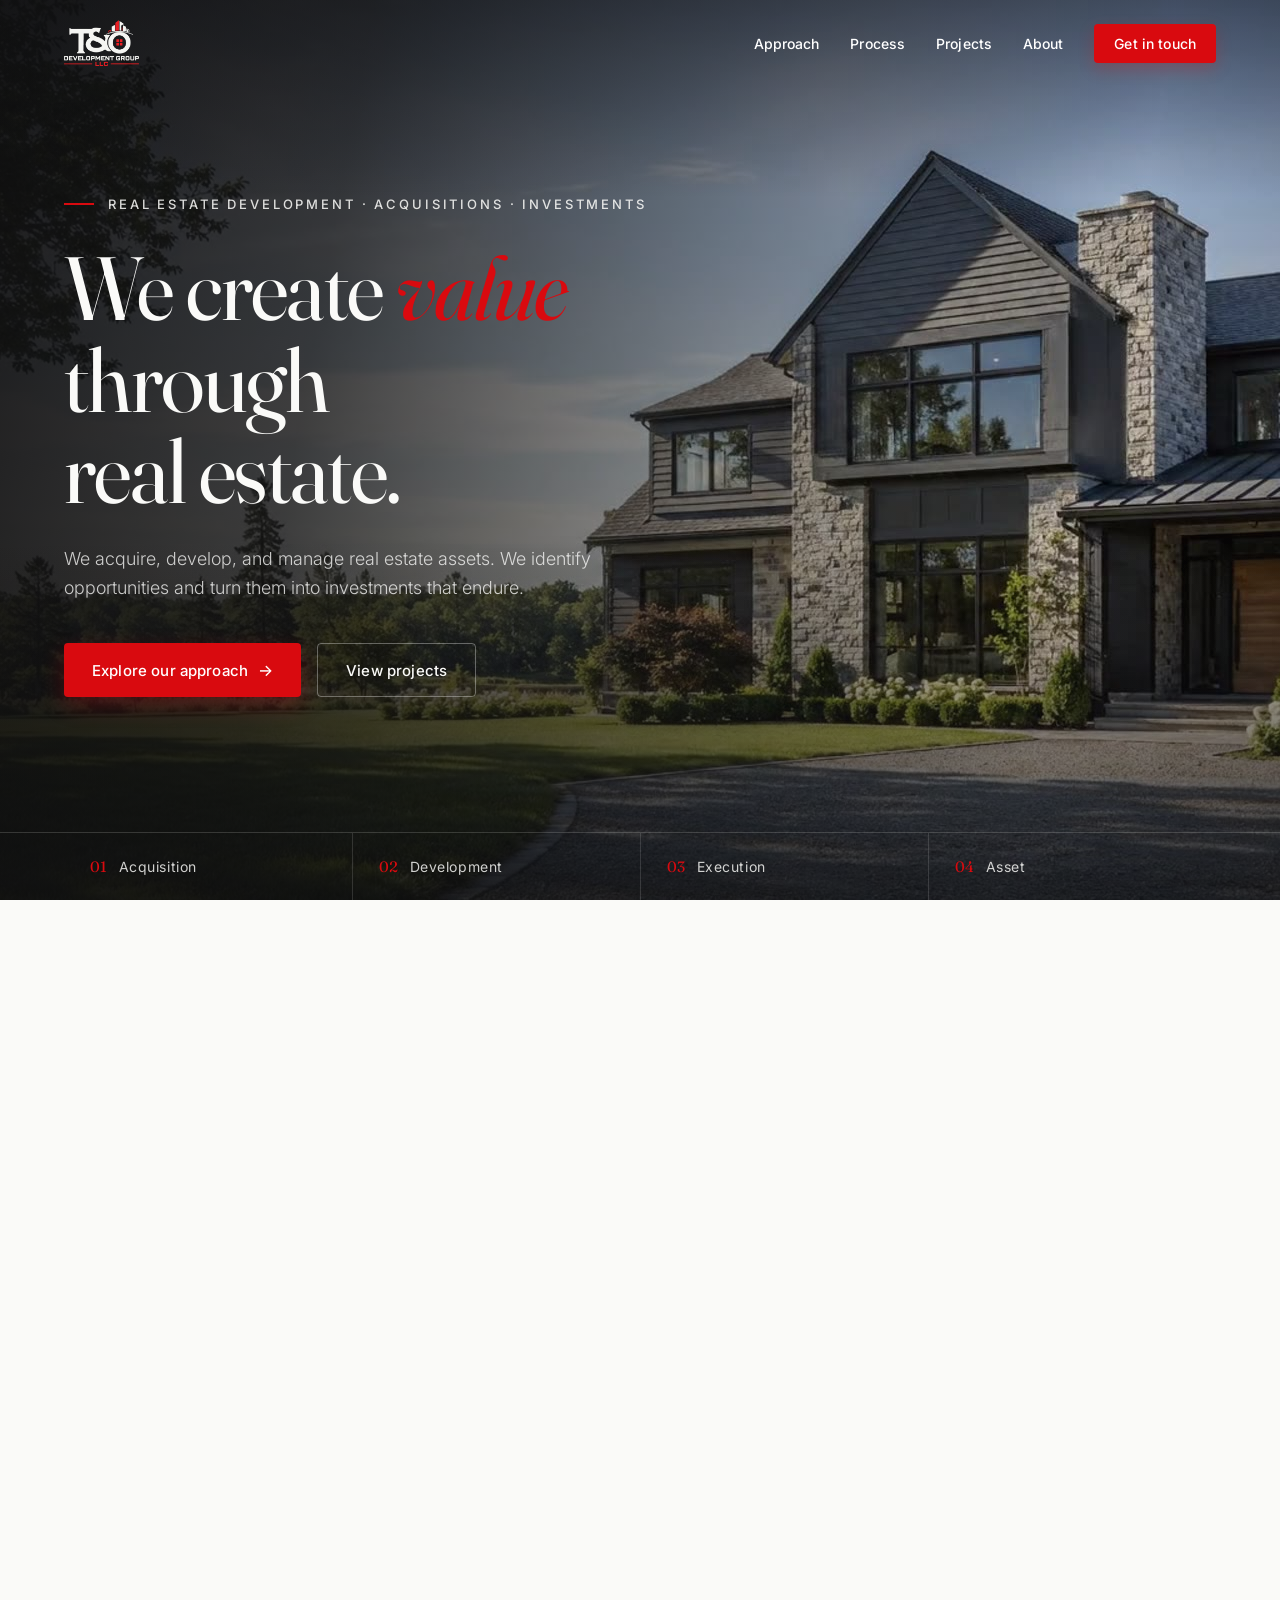
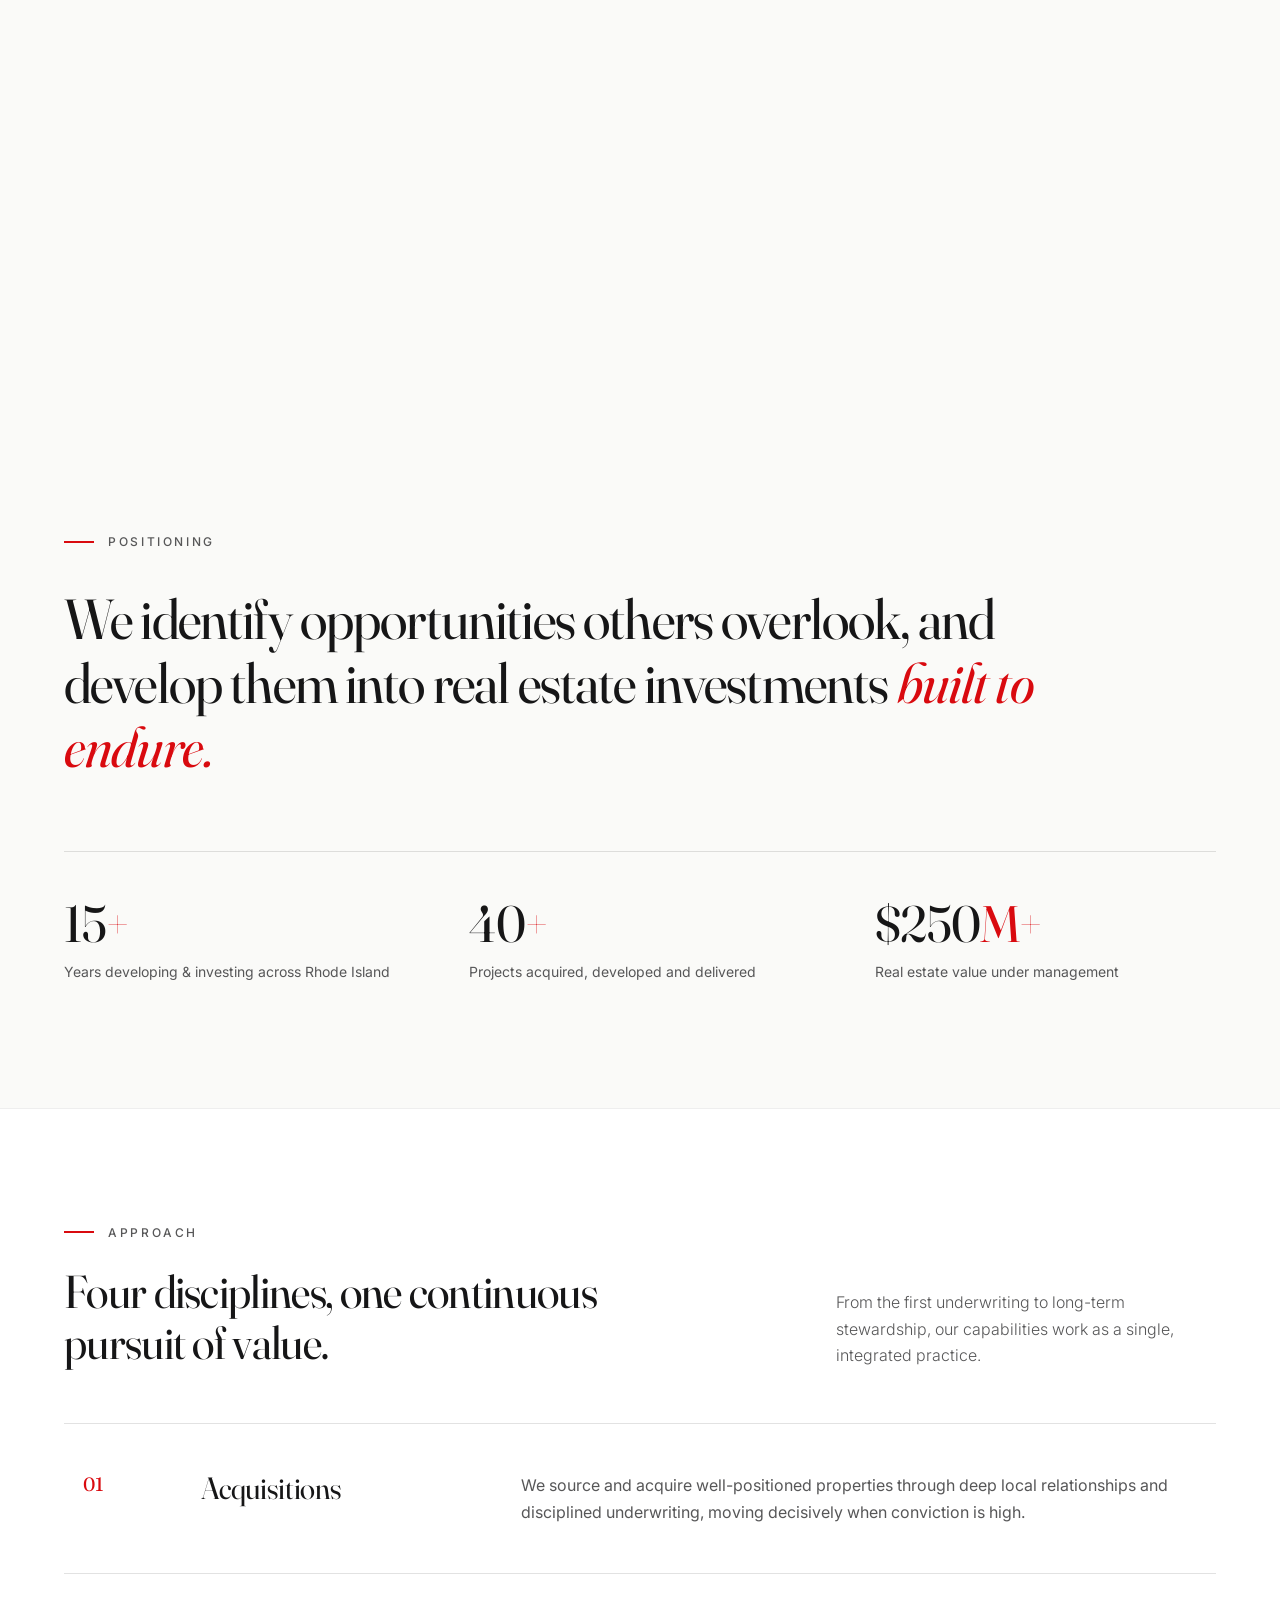
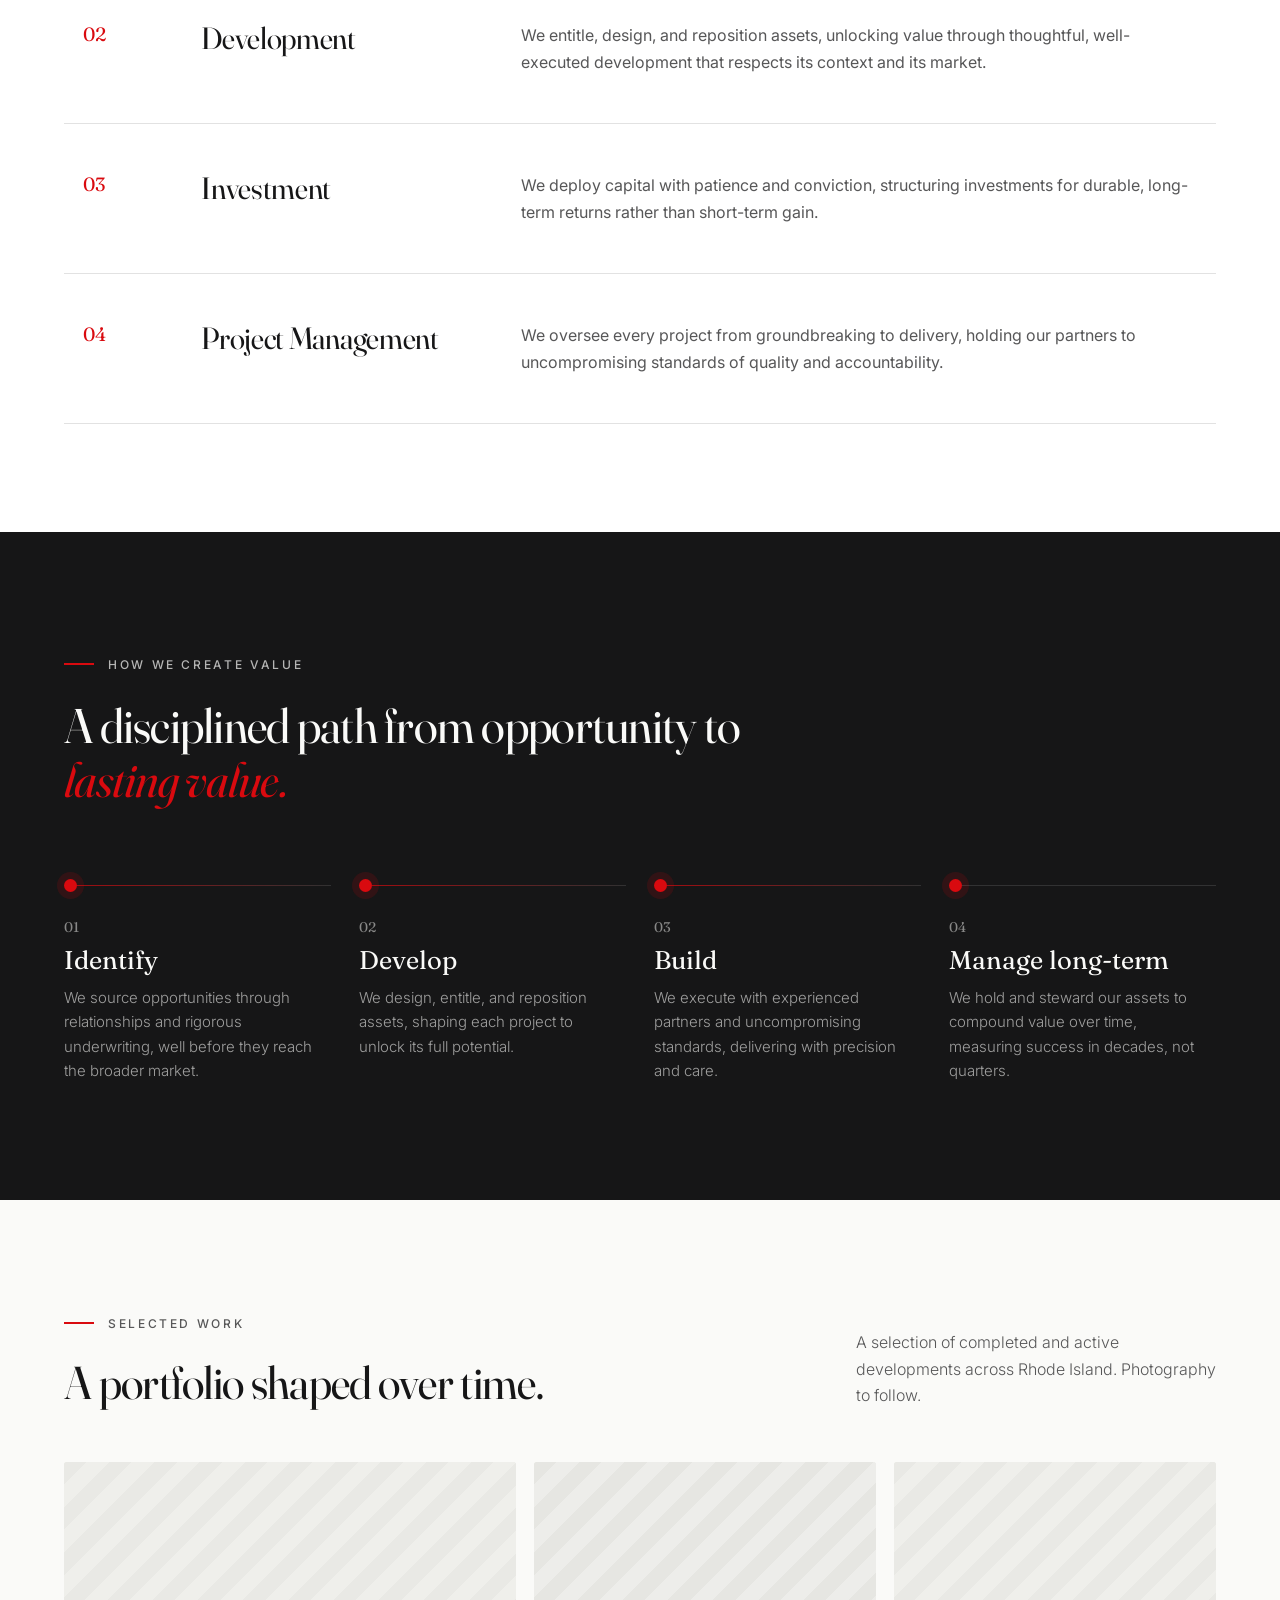
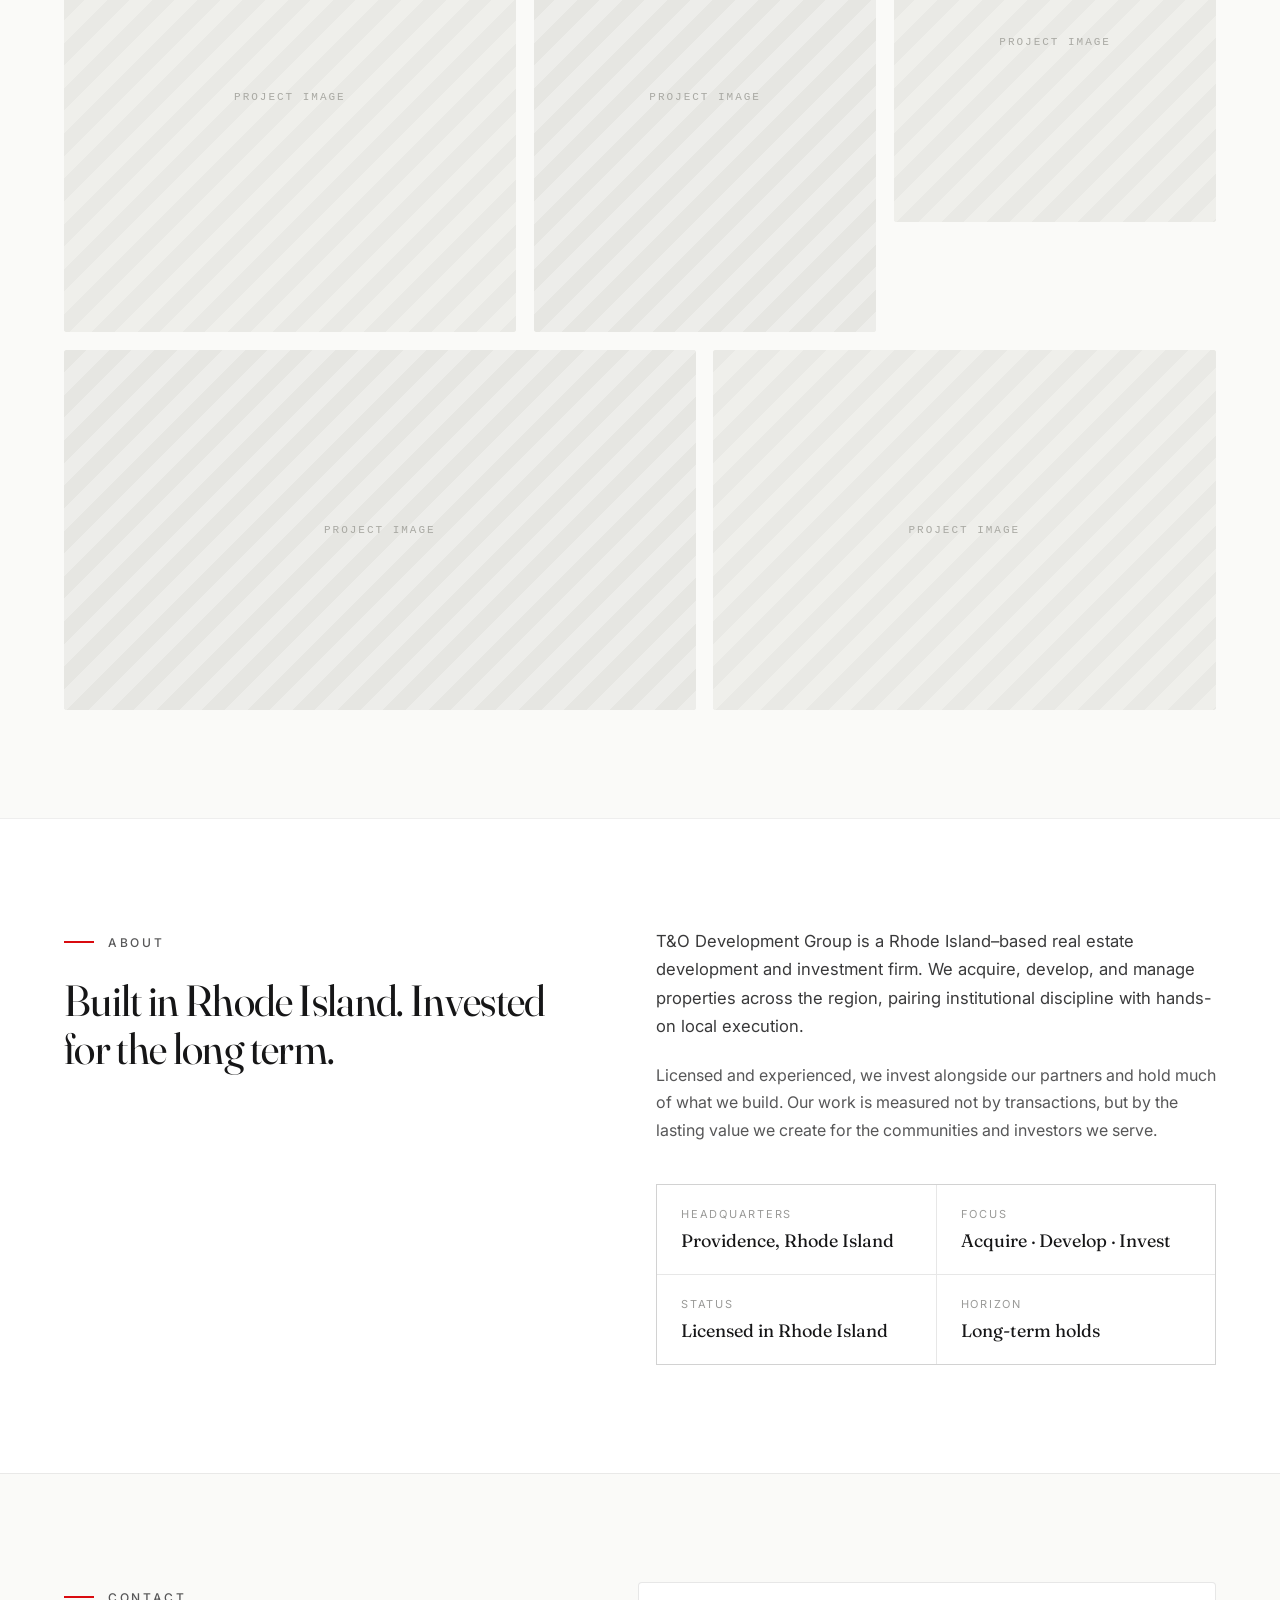
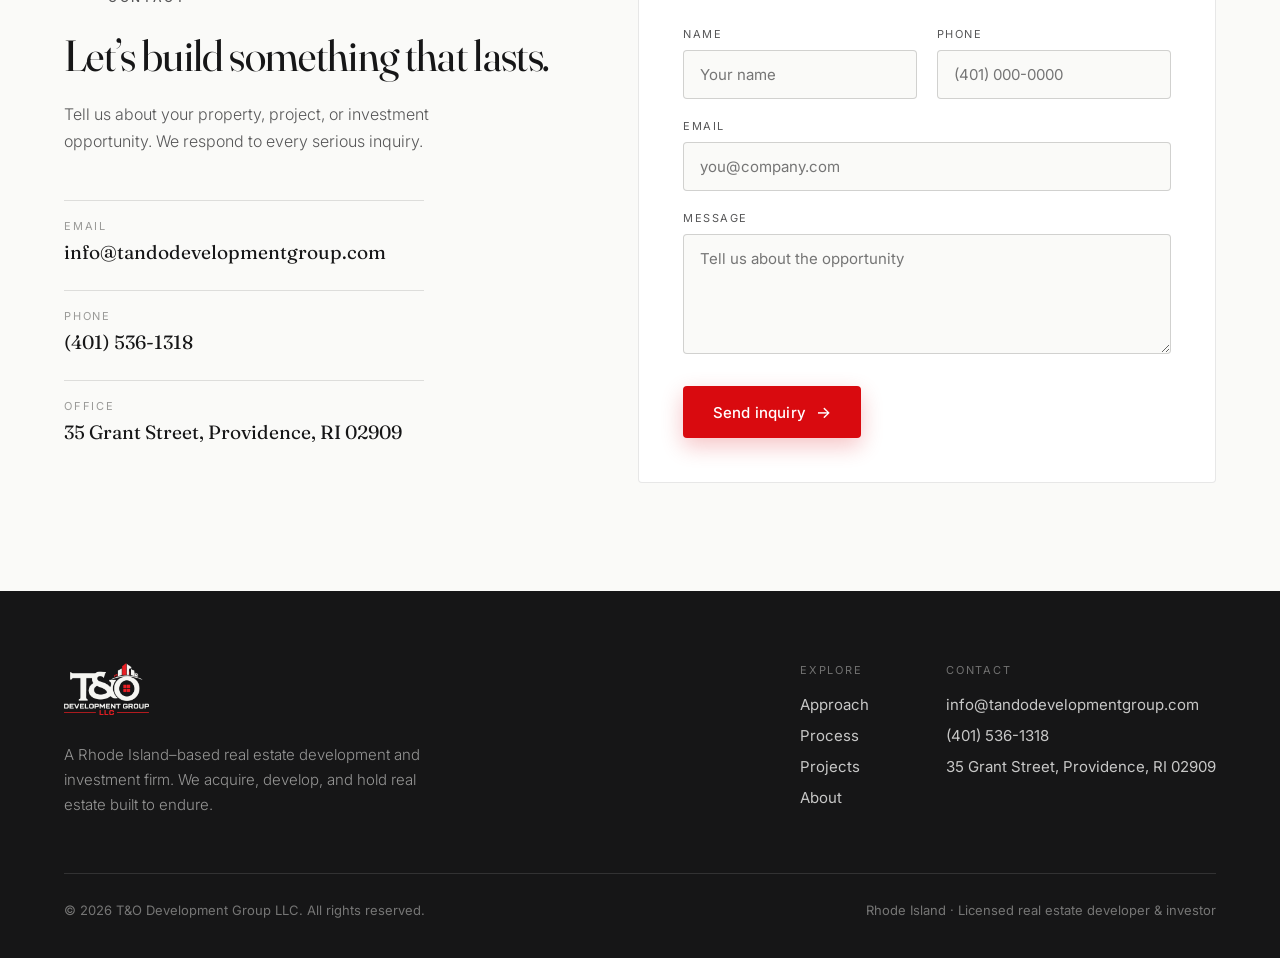
==== commit e34c700e: "Replace hero MP4 scrub with canvas frame-sequence Switch the pinned scroll-driven hero from scrubbin" ====
--- a/index.html
+++ b/index.html
@@ -59,9 +59,7 @@
   <!-- ============ HERO (scroll-driven, pinned) ============ -->
   <div id="hero-scroll" style="position:relative;height:400vh;">
   <section id="hero" style="position:sticky;top:0;height:100vh;width:100%;overflow:hidden;display:flex;flex-direction:column;justify-content:flex-end;background:#161617;">
-    <video id="hero-video" muted="muted" playsinline="playsinline" preload="auto" aria-hidden="true" style="position:absolute;inset:0;width:100%;height:100%;object-fit:cover;z-index:0;">
-      <source src="assets/daydusk-scrub.mp4" type="video/mp4"/>
-    </video>
+    <canvas id="hero-canvas" aria-hidden="true" style="position:absolute;inset:0;width:100%;height:100%;display:block;z-index:0;background-color:#161617;background-image:url('assets/poster-daydusk.jpg');background-size:cover;background-repeat:no-repeat;"></canvas>
     <div style="position:absolute;inset:0;z-index:1;background:linear-gradient(100deg,rgba(15,15,16,.94) 0%,rgba(15,15,16,.8) 26%,rgba(18,18,19,.42) 56%,rgba(18,18,19,.12) 82%,rgba(18,18,19,.28) 100%);"></div>
     <div style="position:absolute;inset:0;z-index:1;background:linear-gradient(180deg,rgba(15,15,16,.5) 0%,rgba(15,15,16,0) 22%,rgba(15,15,16,0) 60%,rgba(15,15,16,.7) 100%);"></div>
     <div class="hero-overlay-mobile" style="position:absolute;inset:0;z-index:1;background:linear-gradient(180deg,rgba(15,15,16,.6) 0%,rgba(15,15,16,.25) 38%,rgba(15,15,16,.82) 100%);opacity:0;transition:opacity .3s ease;pointer-events:none;"></div>
--- a/styles.css
+++ b/styles.css
@@ -67,13 +67,17 @@
 .phase-item { opacity: .5; transition: opacity .4s ease; }
 .phase-item.is-active { opacity: 1; }
 
+/* Hero canvas frame-sequence; the poster background is the pre-load paint */
+#hero-canvas { background-position: center; }
+
 /* Stronger overlay on small screens so the headline stays legible
    over the brightest part of the video */
 @media (max-width: 680px) {
   .hero-overlay-mobile { opacity: 1 !important; }
   /* The house sits on the right of the frame; on a narrow viewport a
-     center crop hides it, so bias the crop toward the house. */
-  #hero-video { object-position: 72% center; }
+     center crop hides it, so bias the poster toward the house (the canvas
+     itself crops toward the house in JS via focusX). */
+  #hero-canvas { background-position: 72% center; }
   /* Tighten the phase row so the stacked copy + phases fit a short screen */
   .phase-item { padding-top: 15px !important; padding-bottom: 15px !important; }
   /* Top-anchor the copy with a clear gap below the navbar, instead of
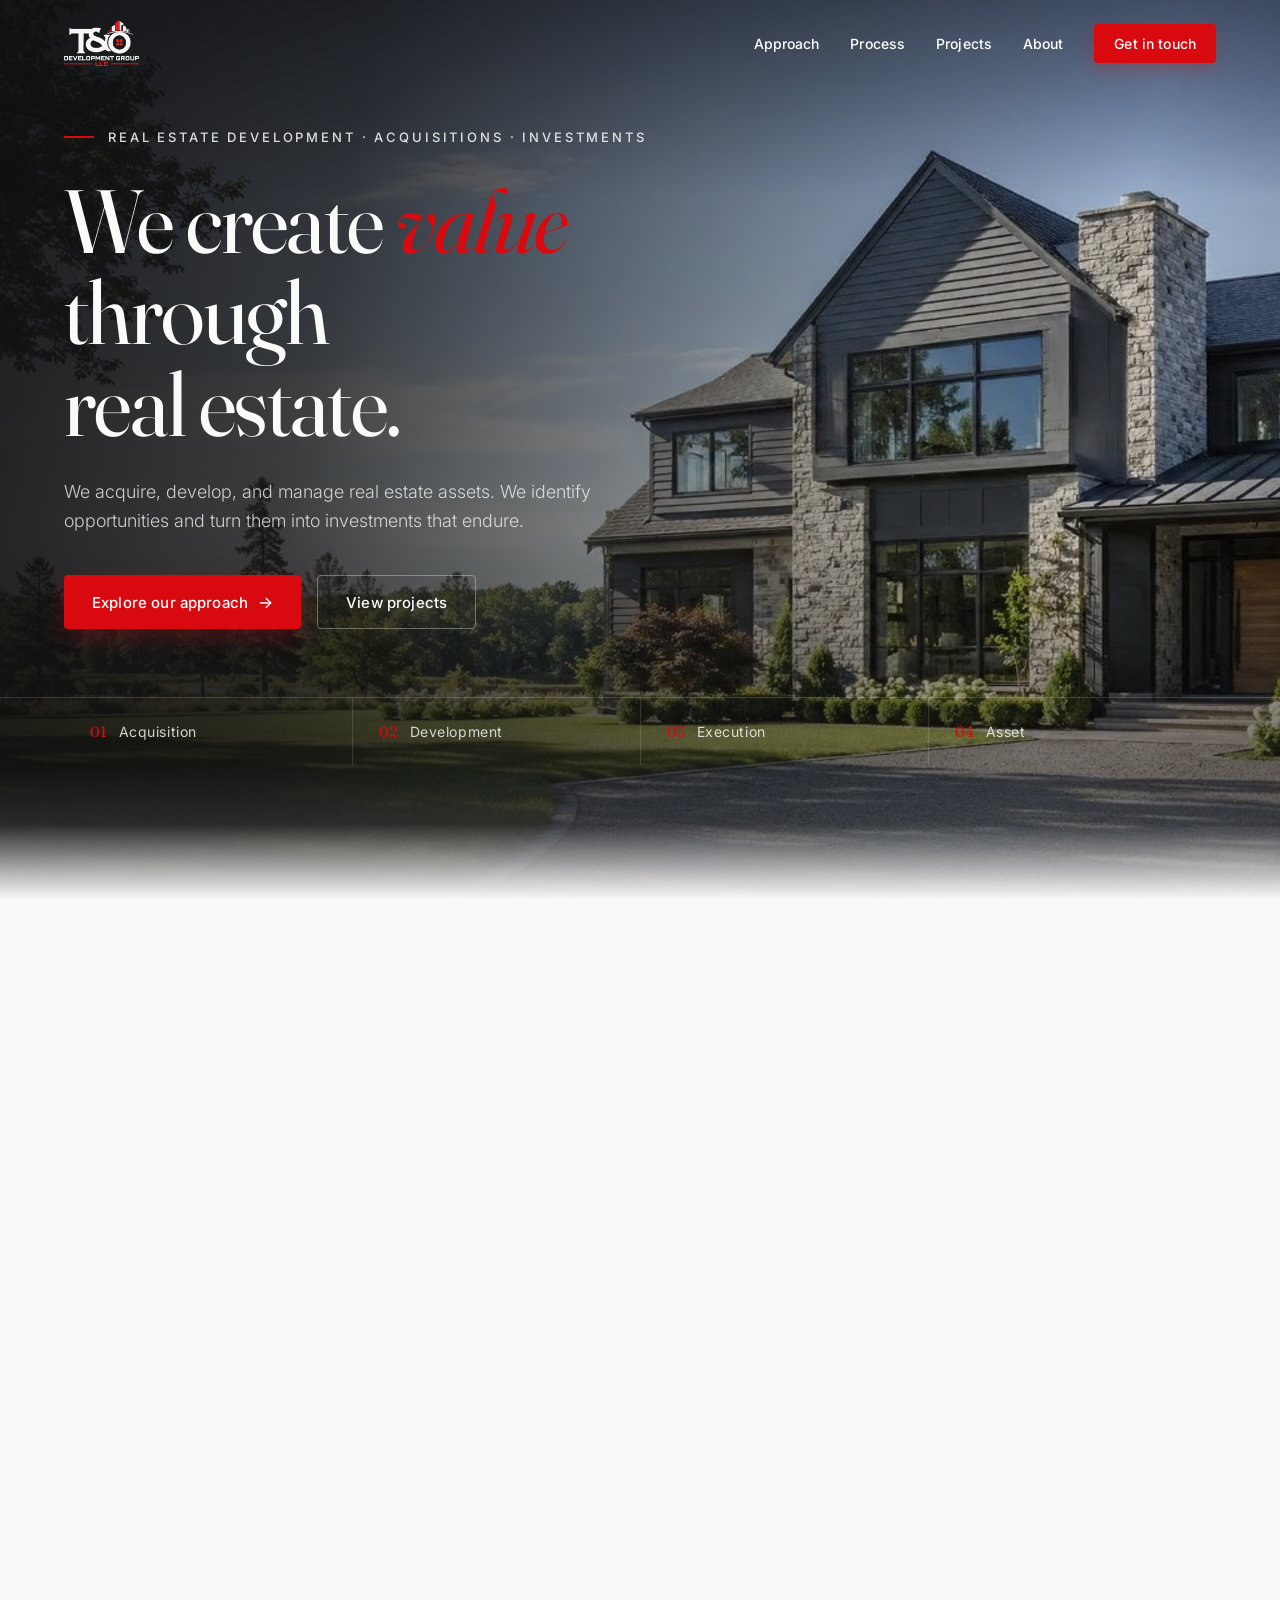
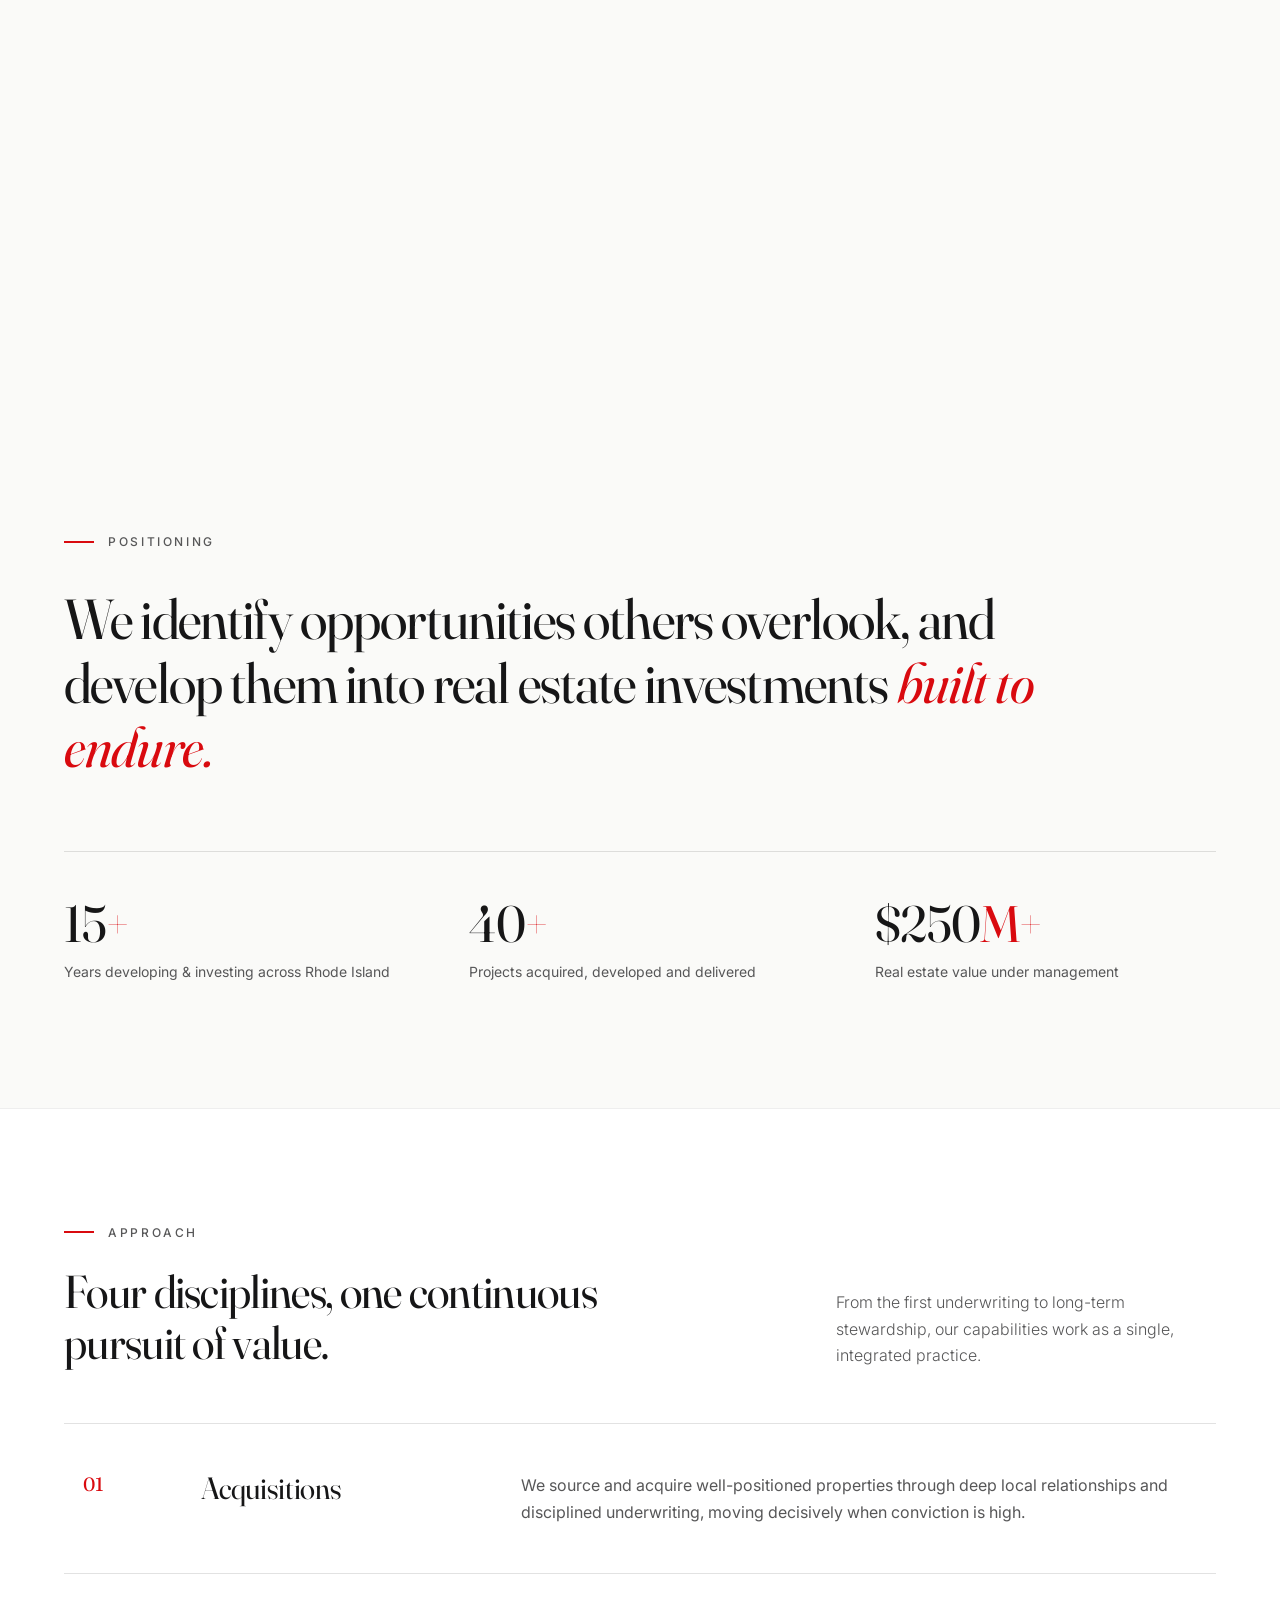
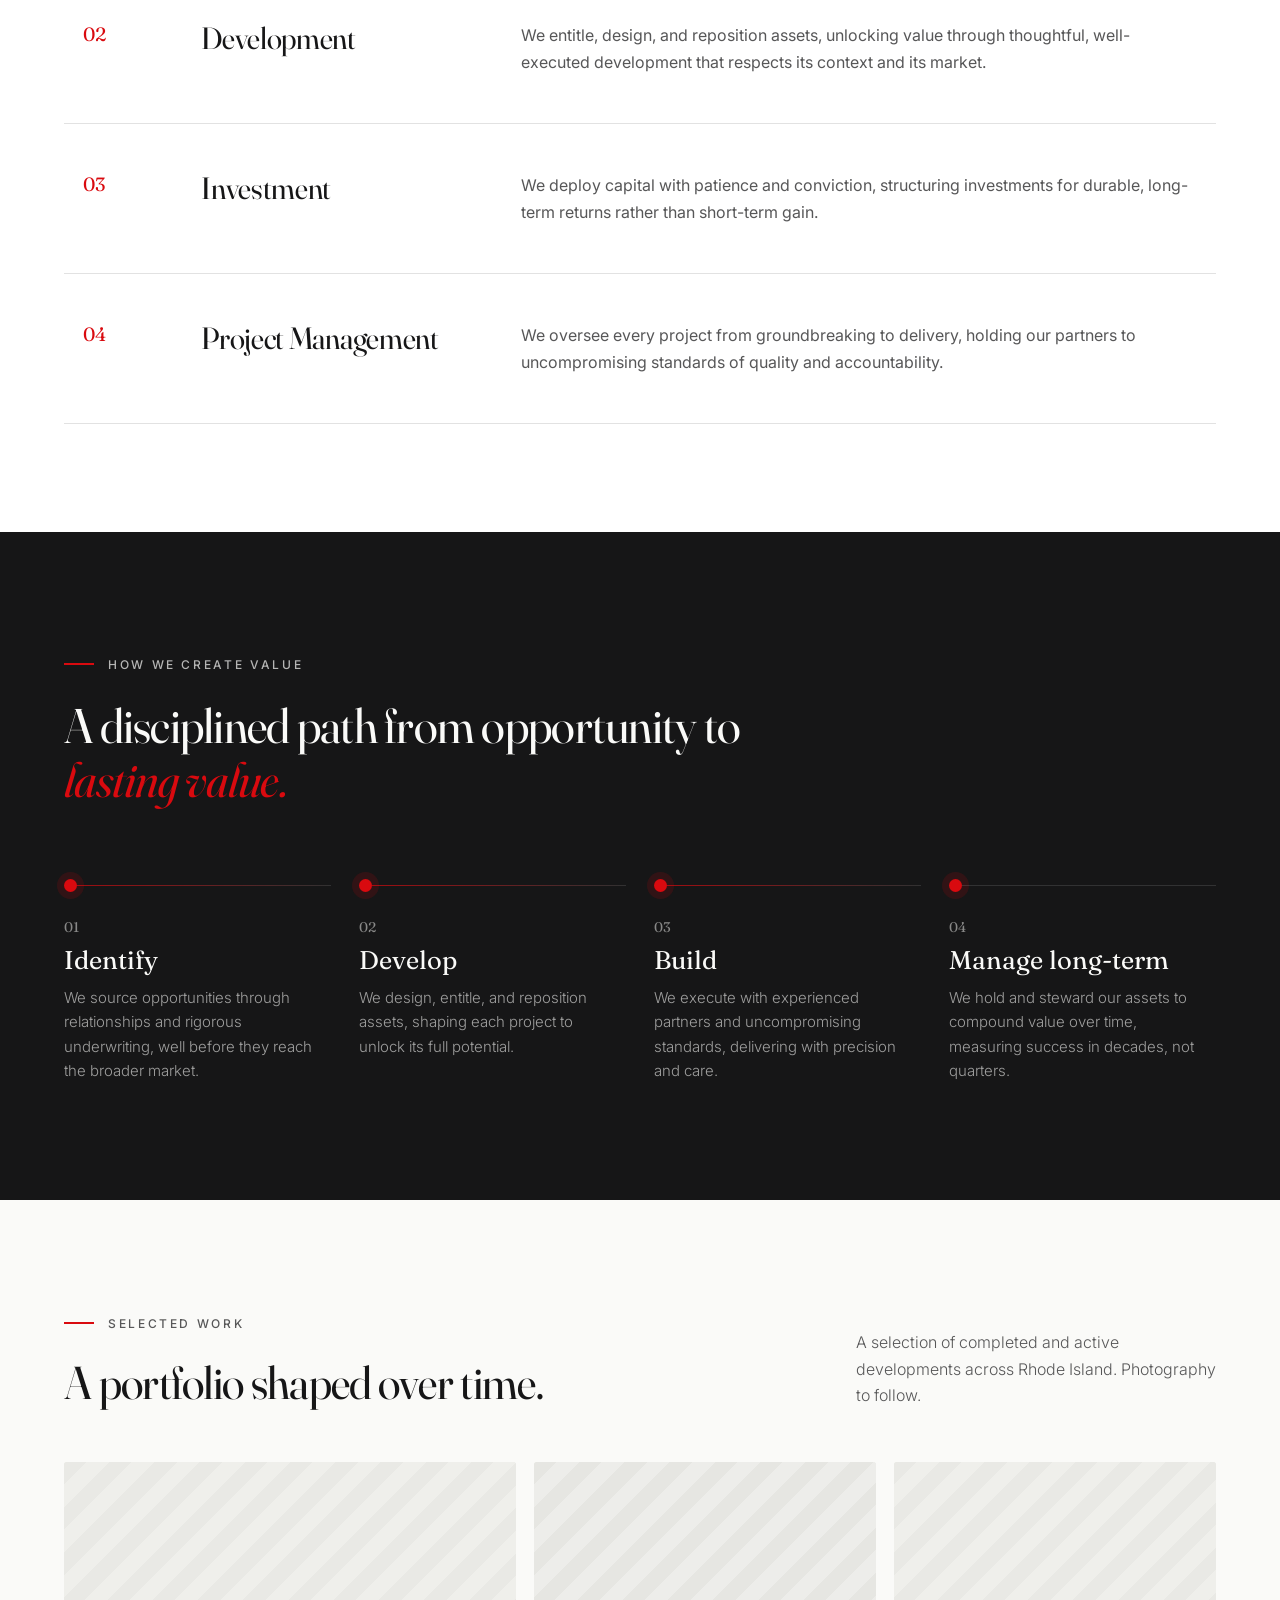
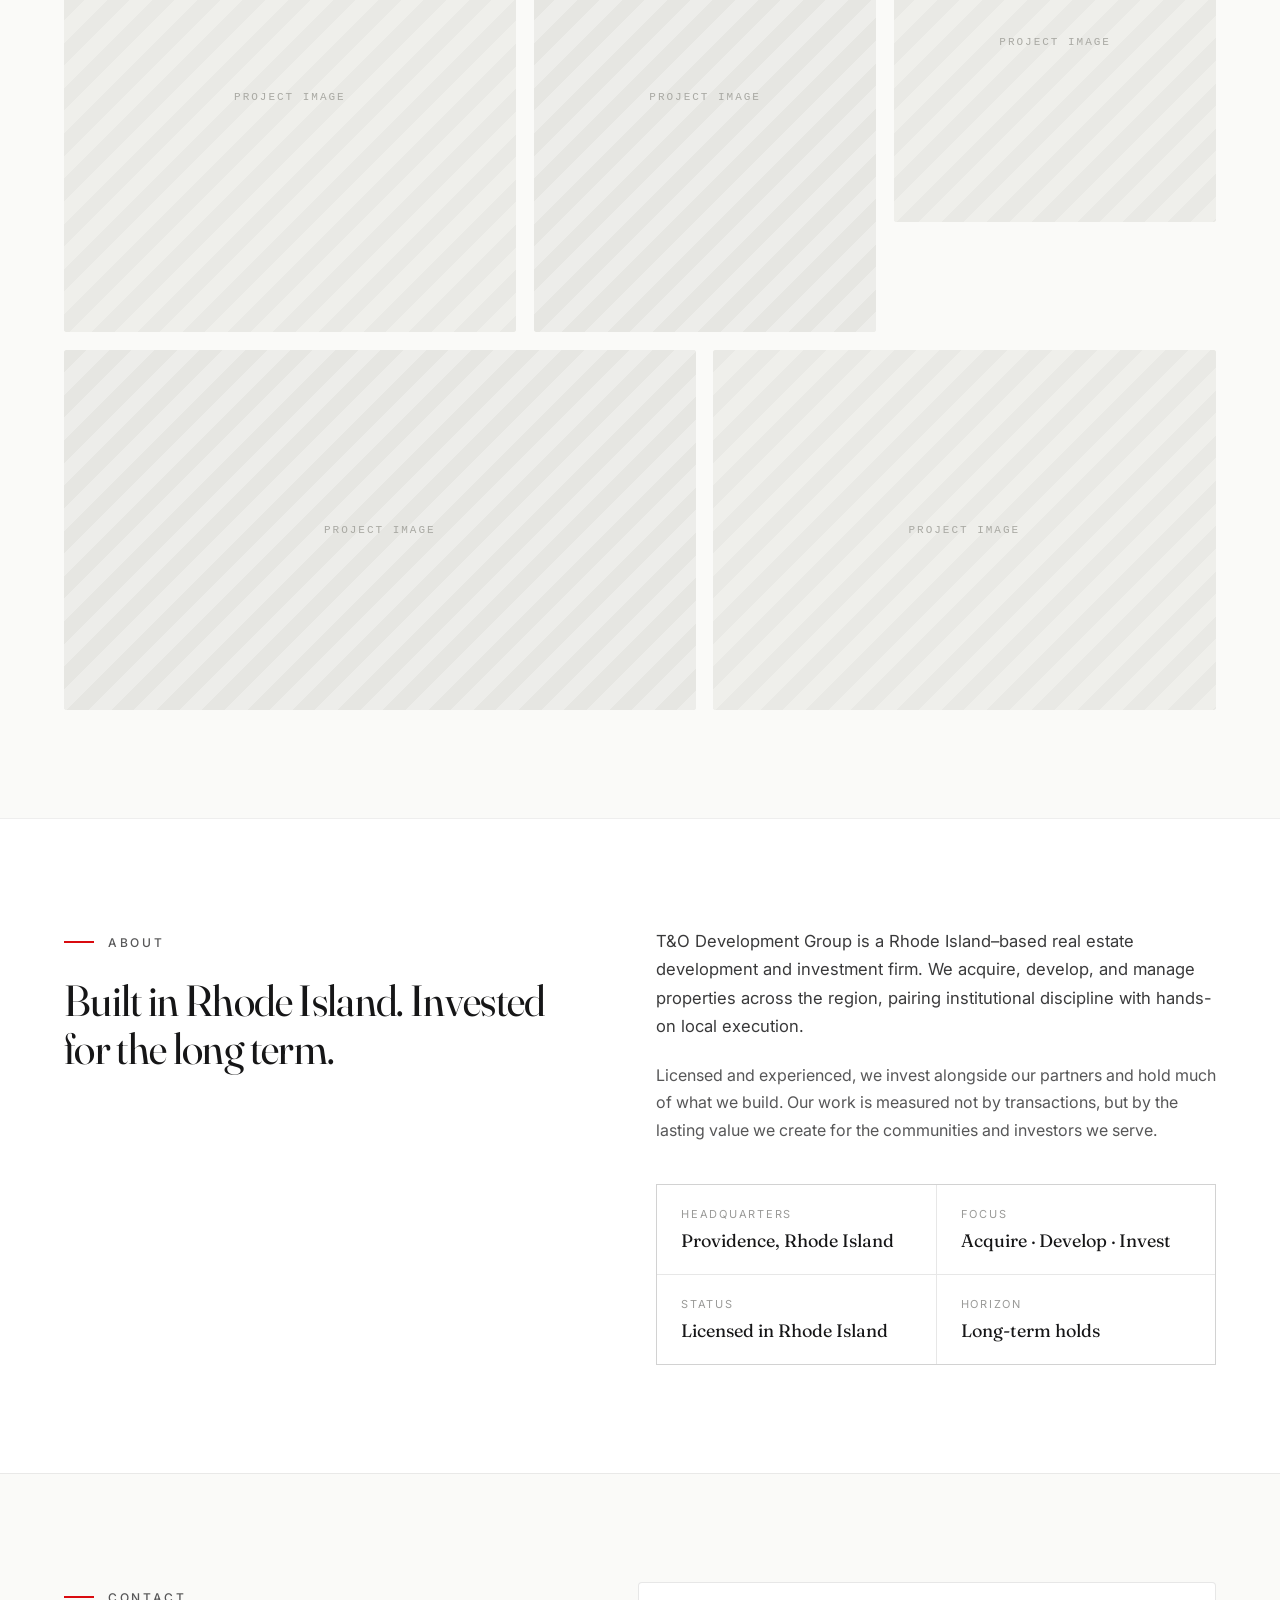
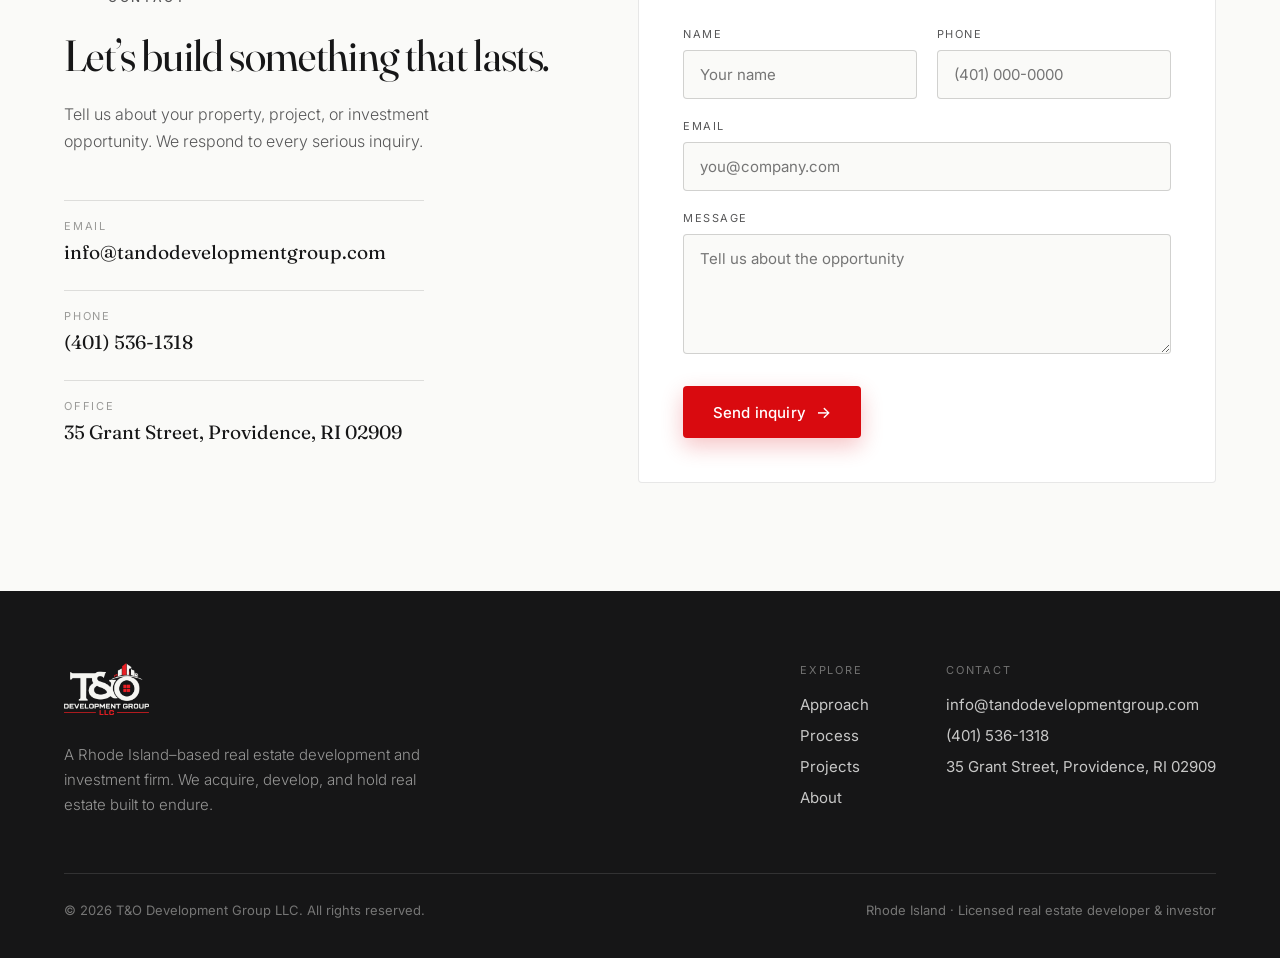
==== commit 4ead1dd7: "Soften hero-to-section transition with a fade Instead of cutting abruptly from the dark hero to the " ====
--- a/index.html
+++ b/index.html
@@ -63,6 +63,8 @@
     <div style="position:absolute;inset:0;z-index:1;background:linear-gradient(100deg,rgba(15,15,16,.94) 0%,rgba(15,15,16,.8) 26%,rgba(18,18,19,.42) 56%,rgba(18,18,19,.12) 82%,rgba(18,18,19,.28) 100%);"></div>
     <div style="position:absolute;inset:0;z-index:1;background:linear-gradient(180deg,rgba(15,15,16,.5) 0%,rgba(15,15,16,0) 22%,rgba(15,15,16,0) 60%,rgba(15,15,16,.7) 100%);"></div>
     <div class="hero-overlay-mobile" style="position:absolute;inset:0;z-index:1;background:linear-gradient(180deg,rgba(15,15,16,.6) 0%,rgba(15,15,16,.25) 38%,rgba(15,15,16,.82) 100%);opacity:0;transition:opacity .3s ease;pointer-events:none;"></div>
+    <!-- soft fade from the hero image into the off-white section below -->
+    <div id="hero-fade" aria-hidden="true" style="position:absolute;left:0;right:0;bottom:0;z-index:1;pointer-events:none;background:linear-gradient(180deg,rgba(250,250,248,0) 0%,rgba(250,250,248,.1) 44%,rgba(250,250,248,.7) 80%,#FAFAF8 100%);"></div>
 
     <div class="hero-row" style="position:relative;z-index:2;flex:1 1 auto;display:flex;width:100%;max-width:1320px;margin:0 auto;padding-left:clamp(20px,5vw,72px);padding-right:clamp(20px,5vw,72px);">
       <div class="hero-content" style="max-width:760px;padding:0;">
--- a/styles.css
+++ b/styles.css
@@ -70,6 +70,17 @@
 /* Hero canvas frame-sequence; the poster background is the pre-load paint */
 #hero-canvas { background-position: center; }
 
+/* Let the hero image continue a bit below the phase row and dissolve into
+   the off-white section, so the dark->light transition isn't an abrupt cut.
+   padding-bottom (border-box) lifts the phase row off the edge; #hero-fade
+   fills the exposed band and fades the imagery to #FAFAF8. */
+#hero { padding-bottom: clamp(96px, 15vh, 190px); }
+#hero-fade { height: clamp(96px, 15vh, 190px); }
+@media (max-height: 540px) {
+  #hero { padding-bottom: clamp(40px, 9vh, 70px); }
+  #hero-fade { height: clamp(40px, 9vh, 70px); }
+}
+
 /* Stronger overlay on small screens so the headline stays legible
    over the brightest part of the video */
 @media (max-width: 680px) {
@@ -94,9 +105,11 @@
    under the navbar, and scale it down so it fits within 100vh. */
 @media (max-height: 760px) {
   .hero-row {
-    align-items: flex-start;
+    /* Center when the copy fits (uses the space, keeps the eyebrow off the
+       navbar); `safe` falls back to top-alignment only when it's truly tight. */
+    align-items: safe center;
     min-height: 0;
-    padding-top: clamp(84px, 11vh, 116px);
+    padding-top: clamp(96px, 13vh, 132px);
     padding-bottom: clamp(14px, 3vh, 32px);
   }
   .hero-headline { font-size: clamp(2rem, 5.2vh, 4.2rem); }
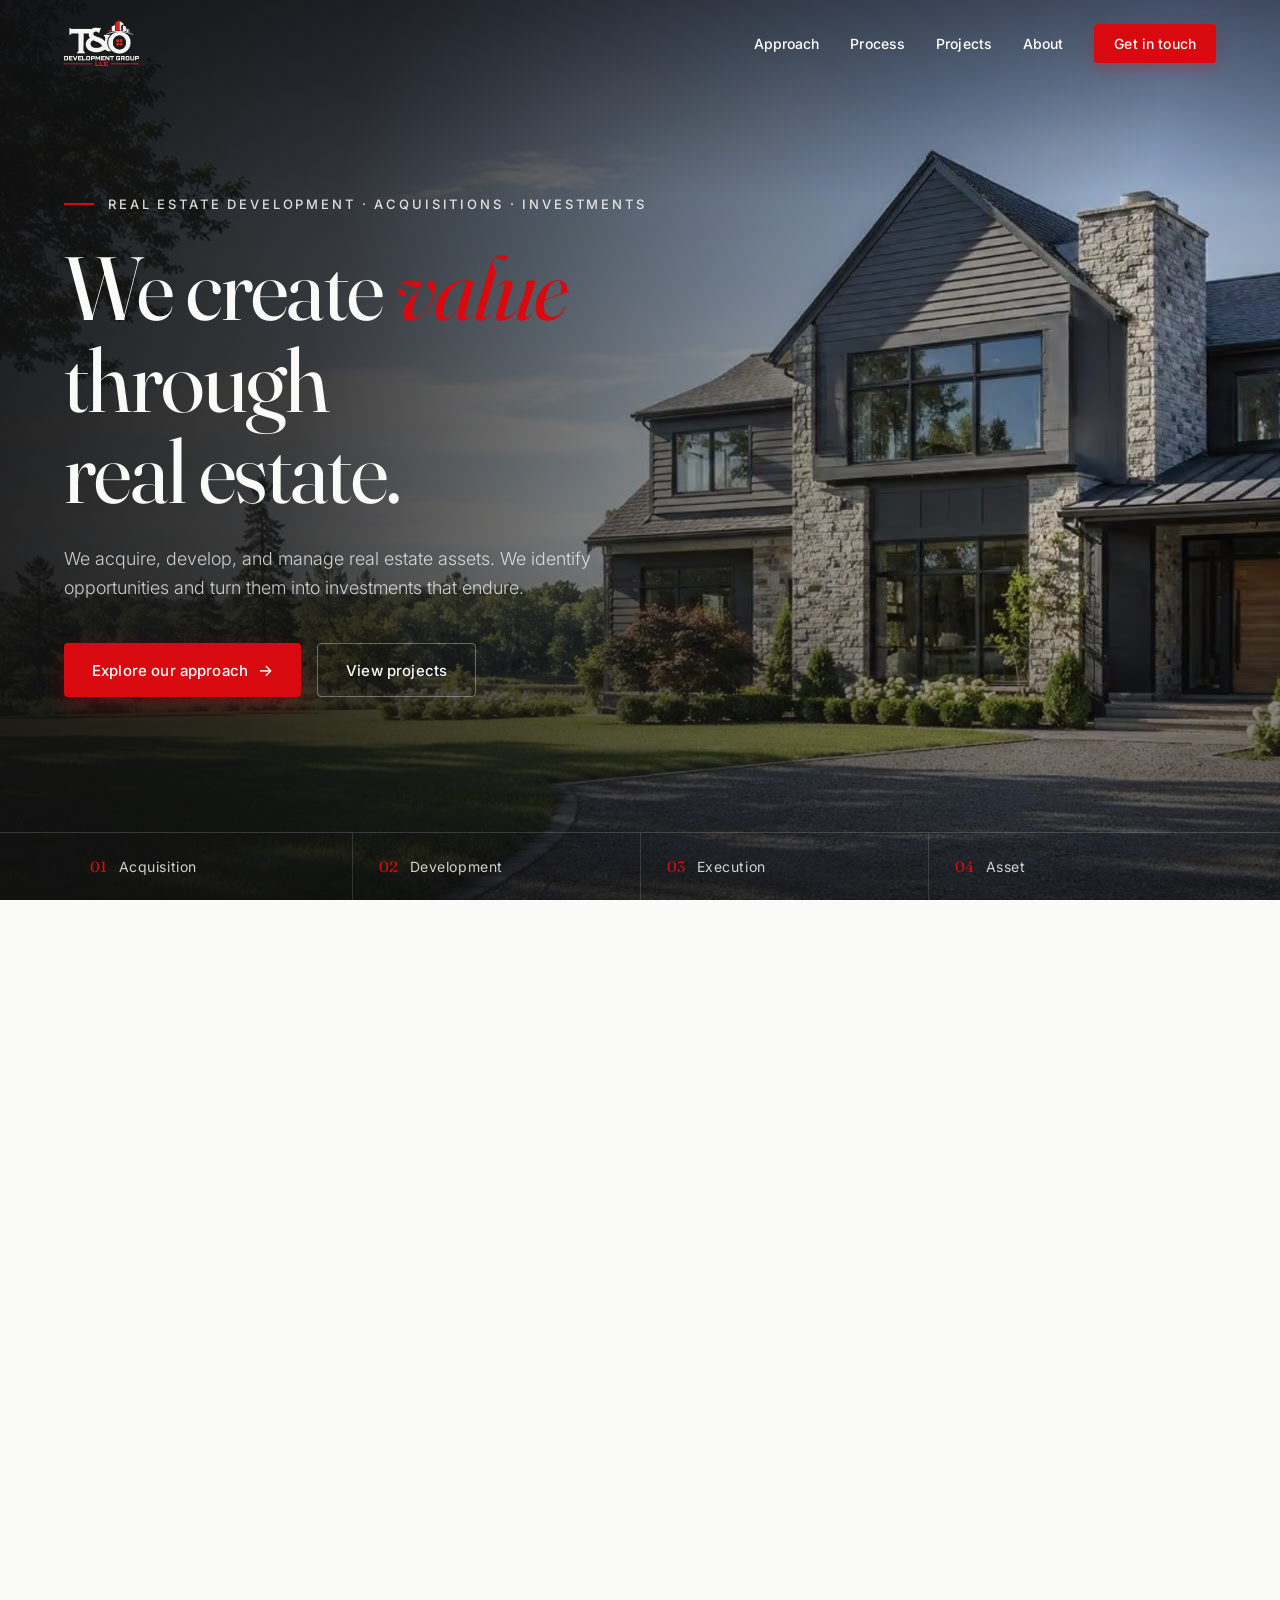
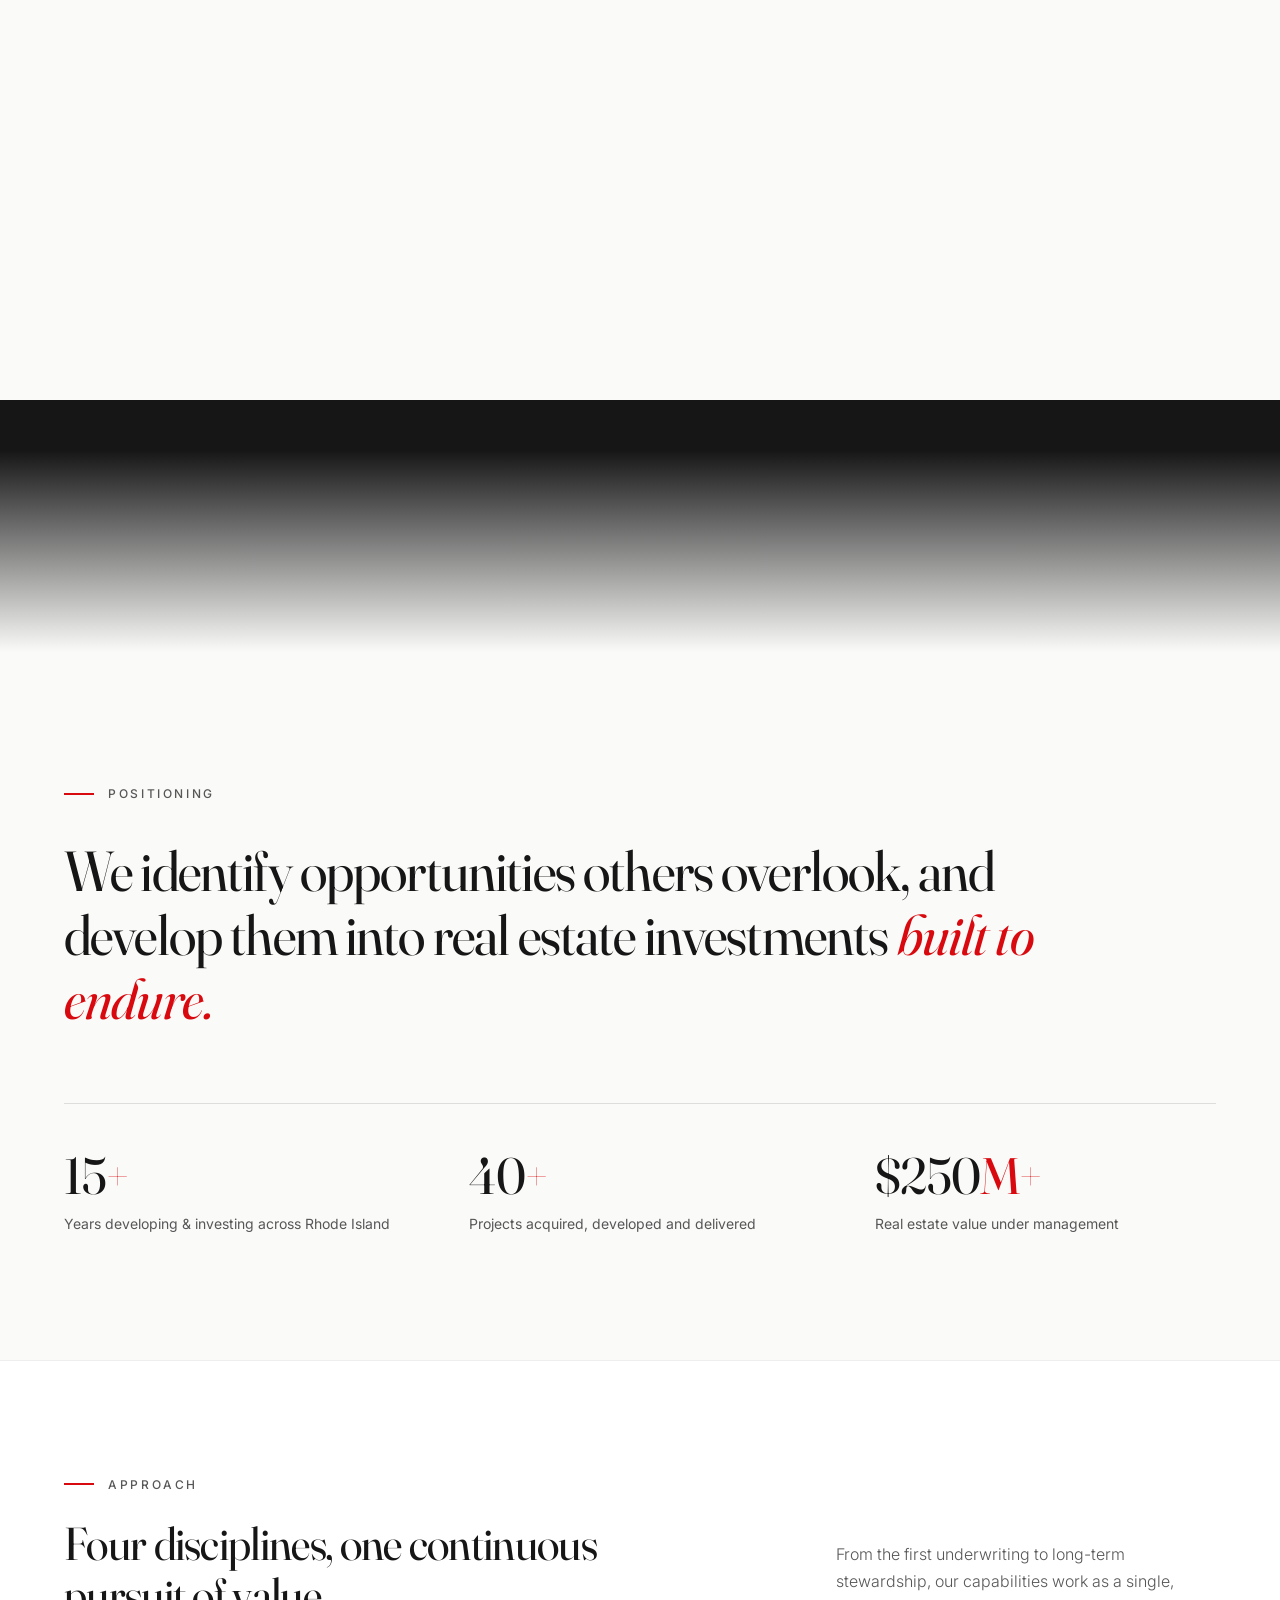
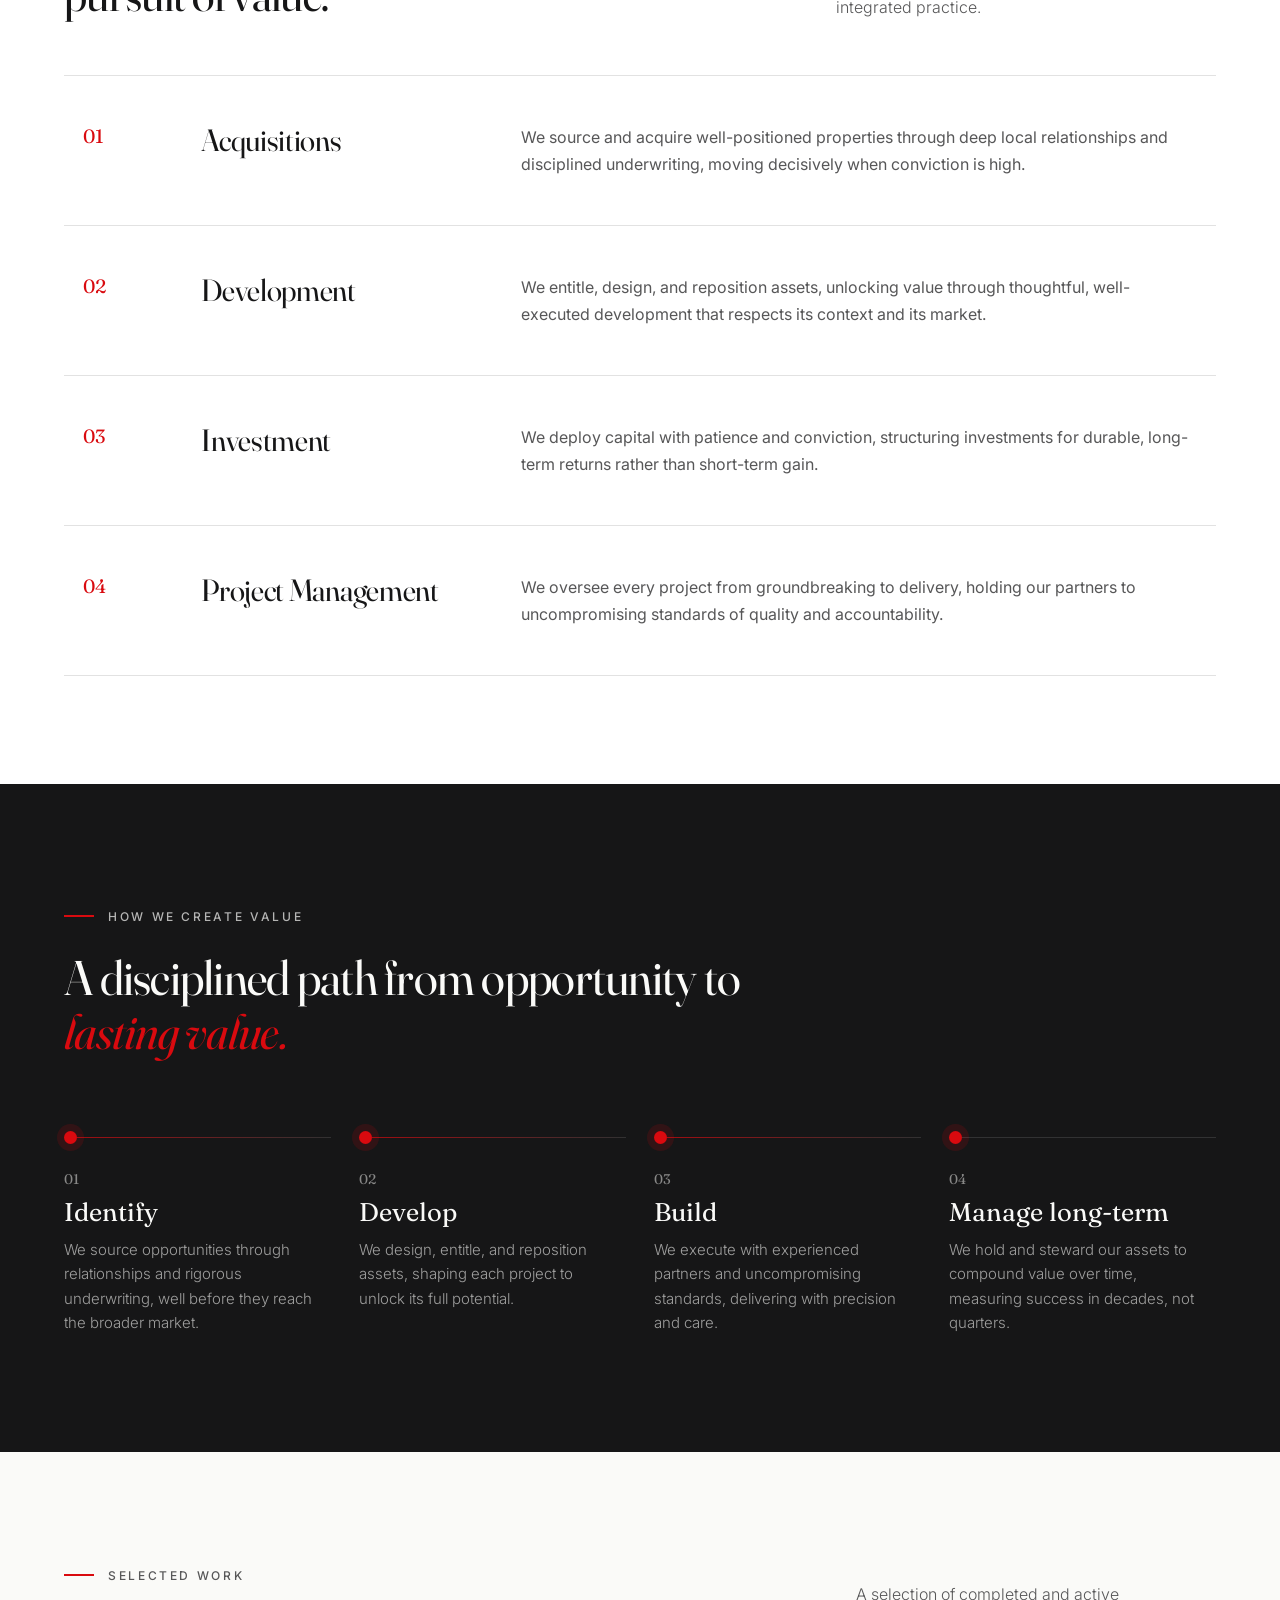
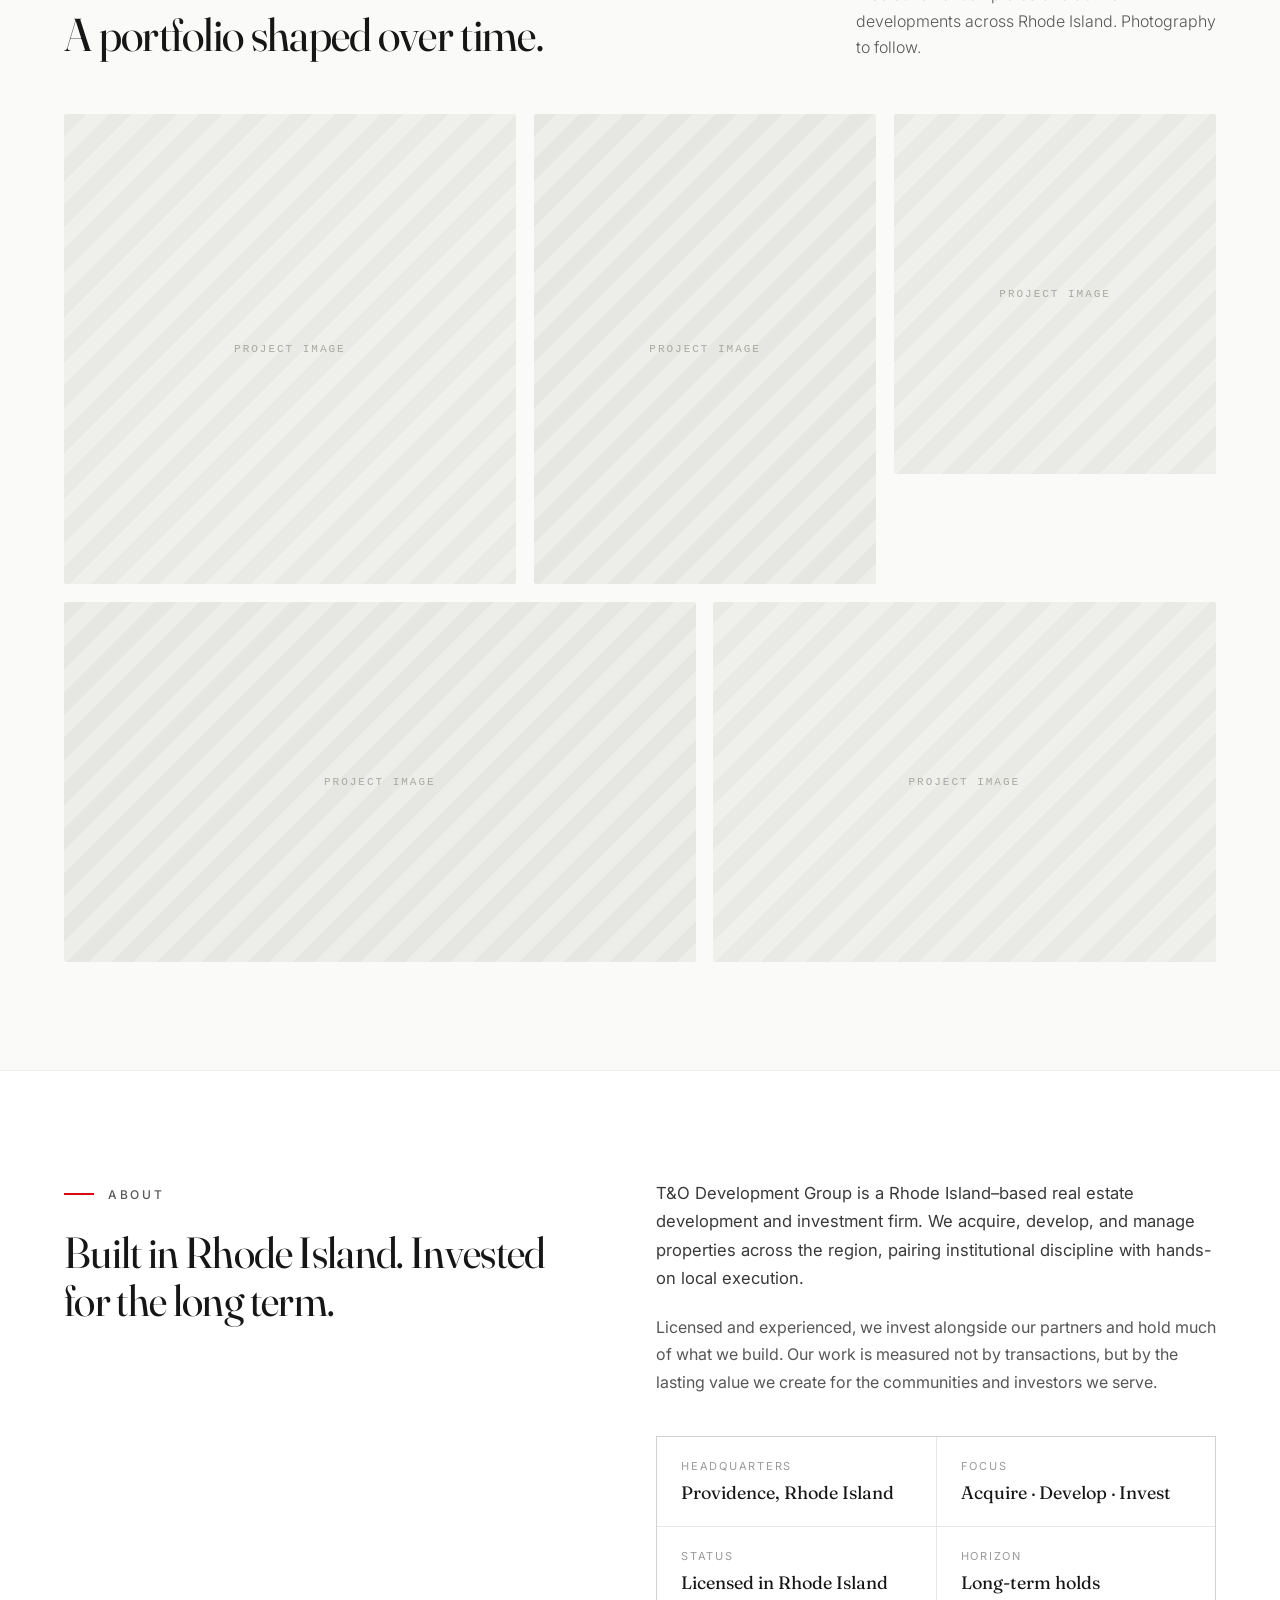
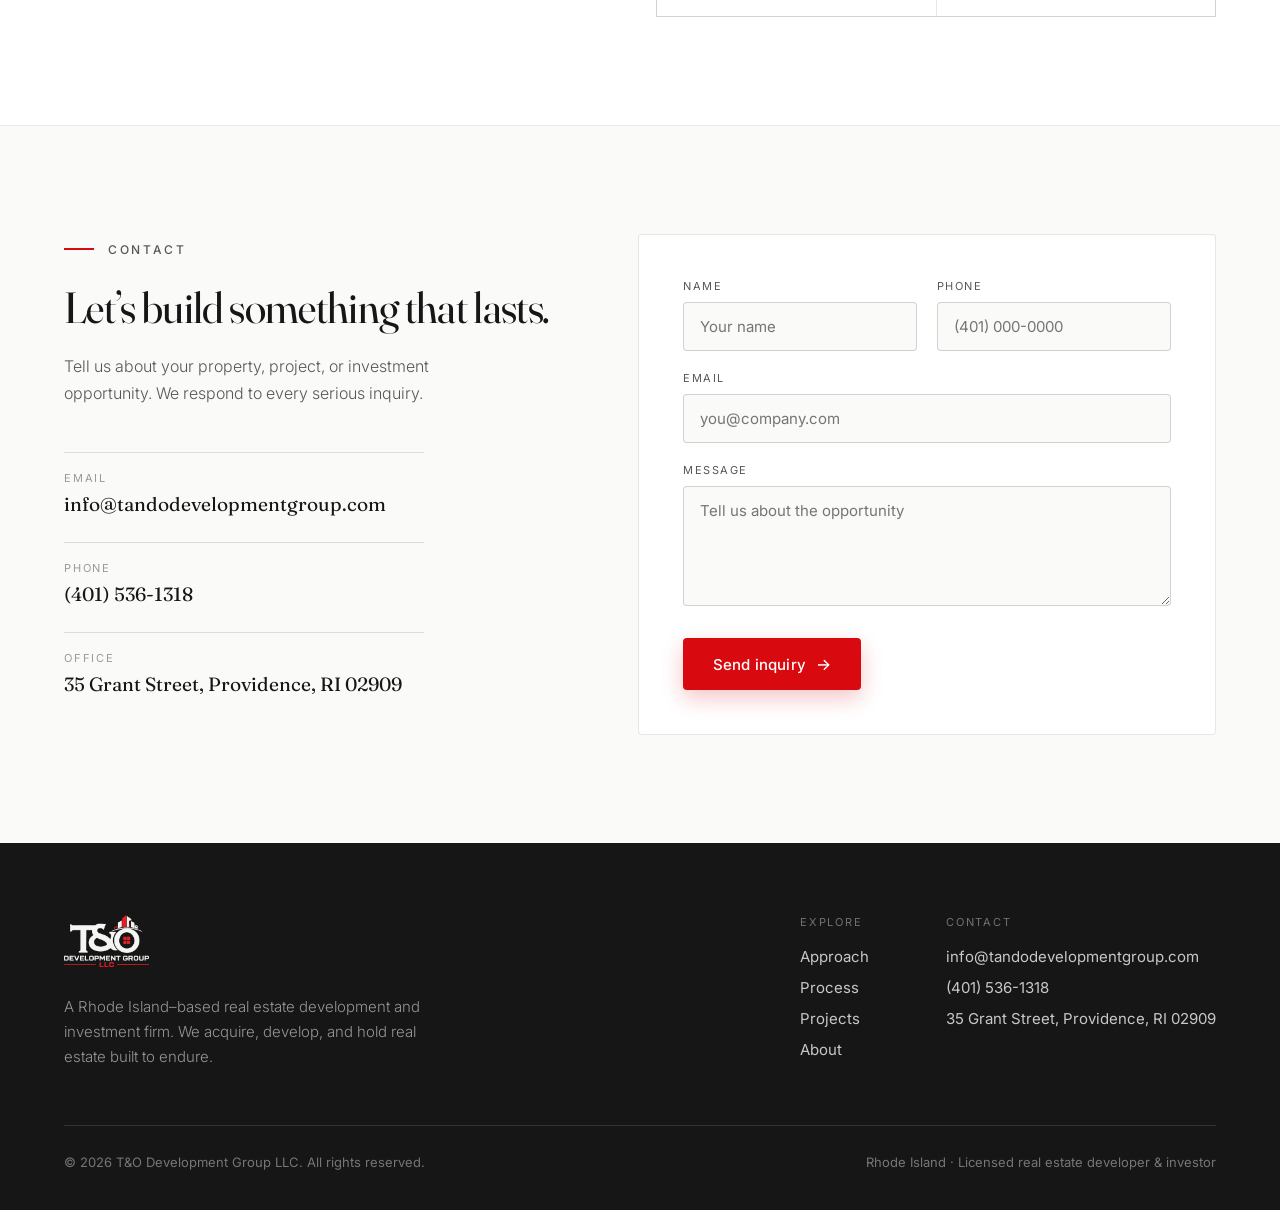
==== commit 55a5a986: "Fix hero transition: move the fade below the pinned hero The previous fade lived inside the 100vh he" ====
--- a/index.html
+++ b/index.html
@@ -63,8 +63,6 @@
     <div style="position:absolute;inset:0;z-index:1;background:linear-gradient(100deg,rgba(15,15,16,.94) 0%,rgba(15,15,16,.8) 26%,rgba(18,18,19,.42) 56%,rgba(18,18,19,.12) 82%,rgba(18,18,19,.28) 100%);"></div>
     <div style="position:absolute;inset:0;z-index:1;background:linear-gradient(180deg,rgba(15,15,16,.5) 0%,rgba(15,15,16,0) 22%,rgba(15,15,16,0) 60%,rgba(15,15,16,.7) 100%);"></div>
     <div class="hero-overlay-mobile" style="position:absolute;inset:0;z-index:1;background:linear-gradient(180deg,rgba(15,15,16,.6) 0%,rgba(15,15,16,.25) 38%,rgba(15,15,16,.82) 100%);opacity:0;transition:opacity .3s ease;pointer-events:none;"></div>
-    <!-- soft fade from the hero image into the off-white section below -->
-    <div id="hero-fade" aria-hidden="true" style="position:absolute;left:0;right:0;bottom:0;z-index:1;pointer-events:none;background:linear-gradient(180deg,rgba(250,250,248,0) 0%,rgba(250,250,248,.1) 44%,rgba(250,250,248,.7) 80%,#FAFAF8 100%);"></div>
 
     <div class="hero-row" style="position:relative;z-index:2;flex:1 1 auto;display:flex;width:100%;max-width:1320px;margin:0 auto;padding-left:clamp(20px,5vw,72px);padding-right:clamp(20px,5vw,72px);">
       <div class="hero-content" style="max-width:760px;padding:0;">
@@ -112,6 +110,10 @@
   </section>
   </div>
   <!-- /hero-scroll -->
+
+  <!-- transition: the dark hero dissolves into the light section below
+       (sits after the hero, so it only appears once you scroll past it) -->
+  <div id="hero-fade" aria-hidden="true"></div>
 
   <!-- ============ INTRO / POSITIONING ============ -->
   <section style="background:#FAFAF8;padding:clamp(96px,14vh,180px) clamp(20px,5vw,72px);">
--- a/styles.css
+++ b/styles.css
@@ -70,15 +70,12 @@
 /* Hero canvas frame-sequence; the poster background is the pre-load paint */
 #hero-canvas { background-position: center; }
 
-/* Let the hero image continue a bit below the phase row and dissolve into
-   the off-white section, so the dark->light transition isn't an abrupt cut.
-   padding-bottom (border-box) lifts the phase row off the edge; #hero-fade
-   fills the exposed band and fades the imagery to #FAFAF8. */
-#hero { padding-bottom: clamp(96px, 15vh, 190px); }
-#hero-fade { height: clamp(96px, 15vh, 190px); }
-@media (max-height: 540px) {
-  #hero { padding-bottom: clamp(40px, 9vh, 70px); }
-  #hero-fade { height: clamp(40px, 9vh, 70px); }
+/* Transition band BELOW the pinned hero: the dark hero dissolves into the
+   off-white section. It lives after the 100vh hero, so it's only revealed
+   once you scroll past the hero — the first screen stays full-bleed image. */
+#hero-fade {
+  height: clamp(150px, 28vh, 340px);
+  background: linear-gradient(180deg, #161617 0%, #161617 20%, #FAFAF8 100%);
 }
 
 /* Stronger overlay on small screens so the headline stays legible
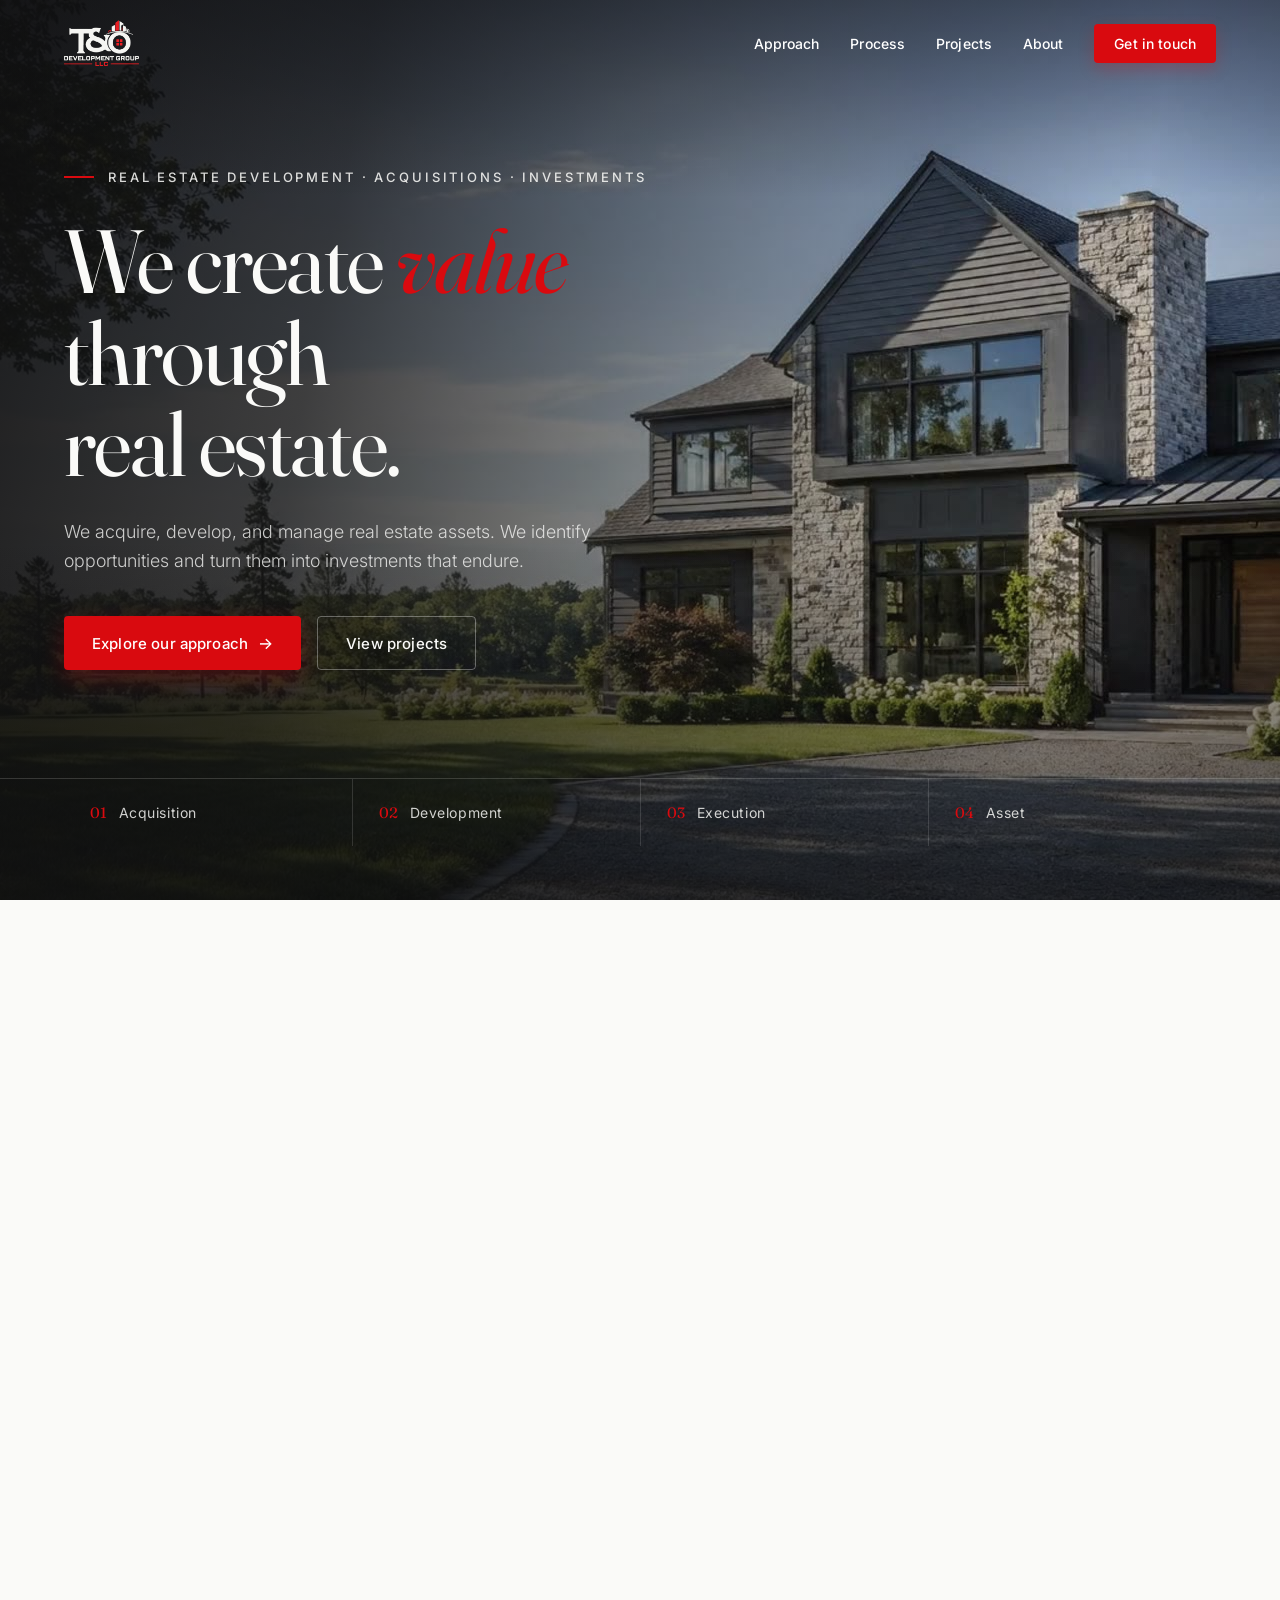
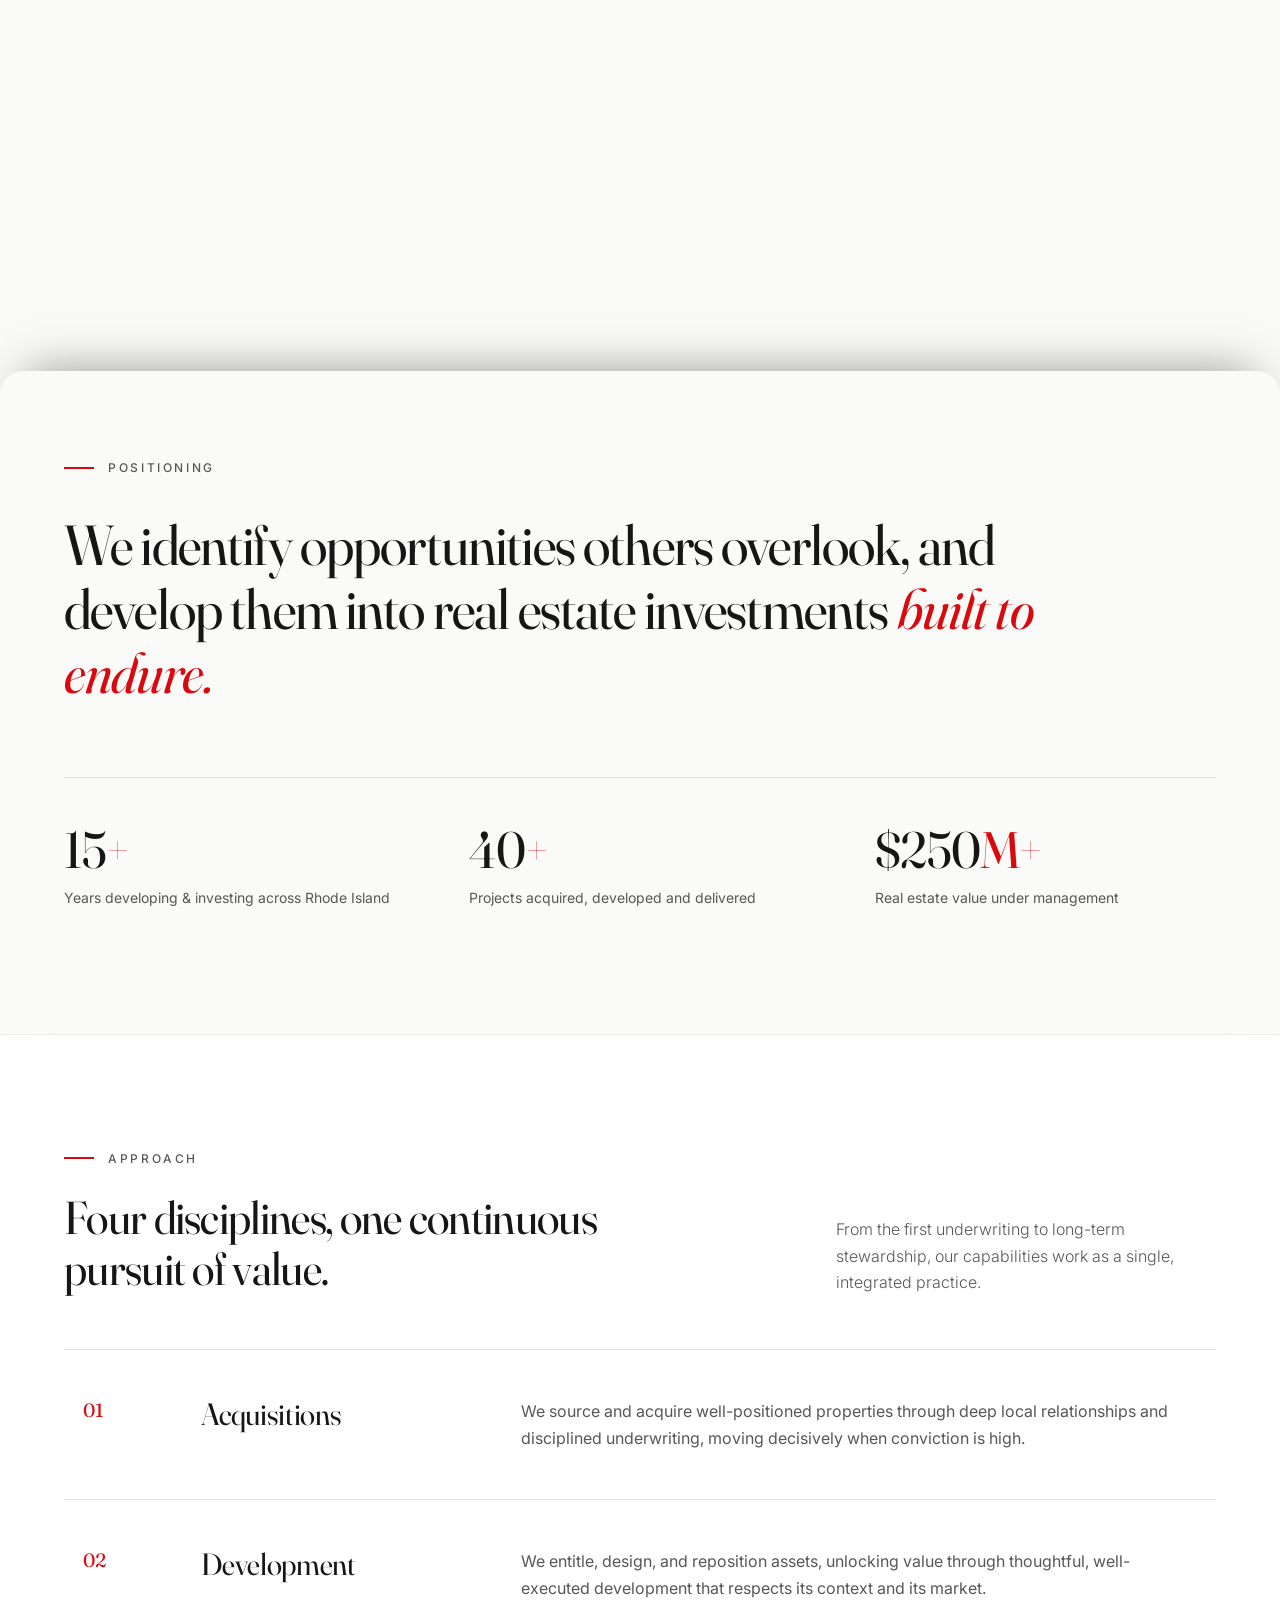
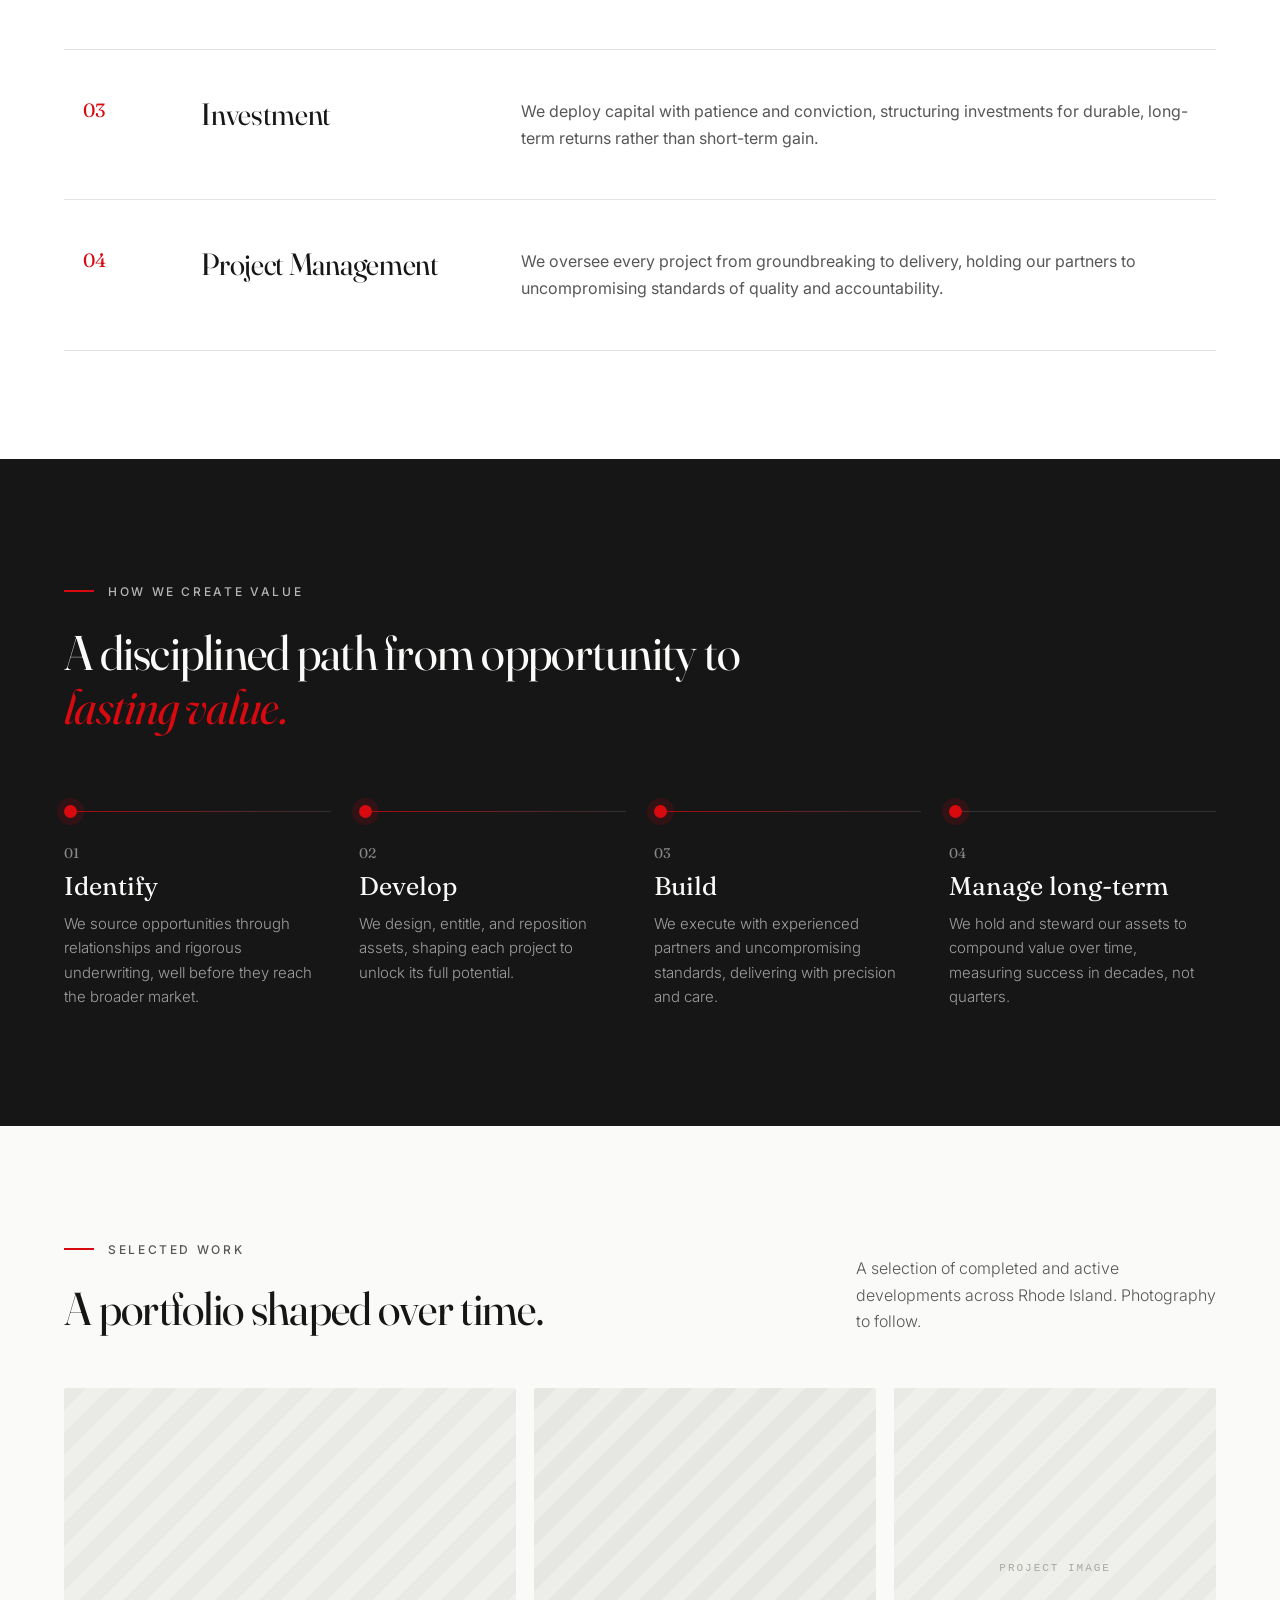
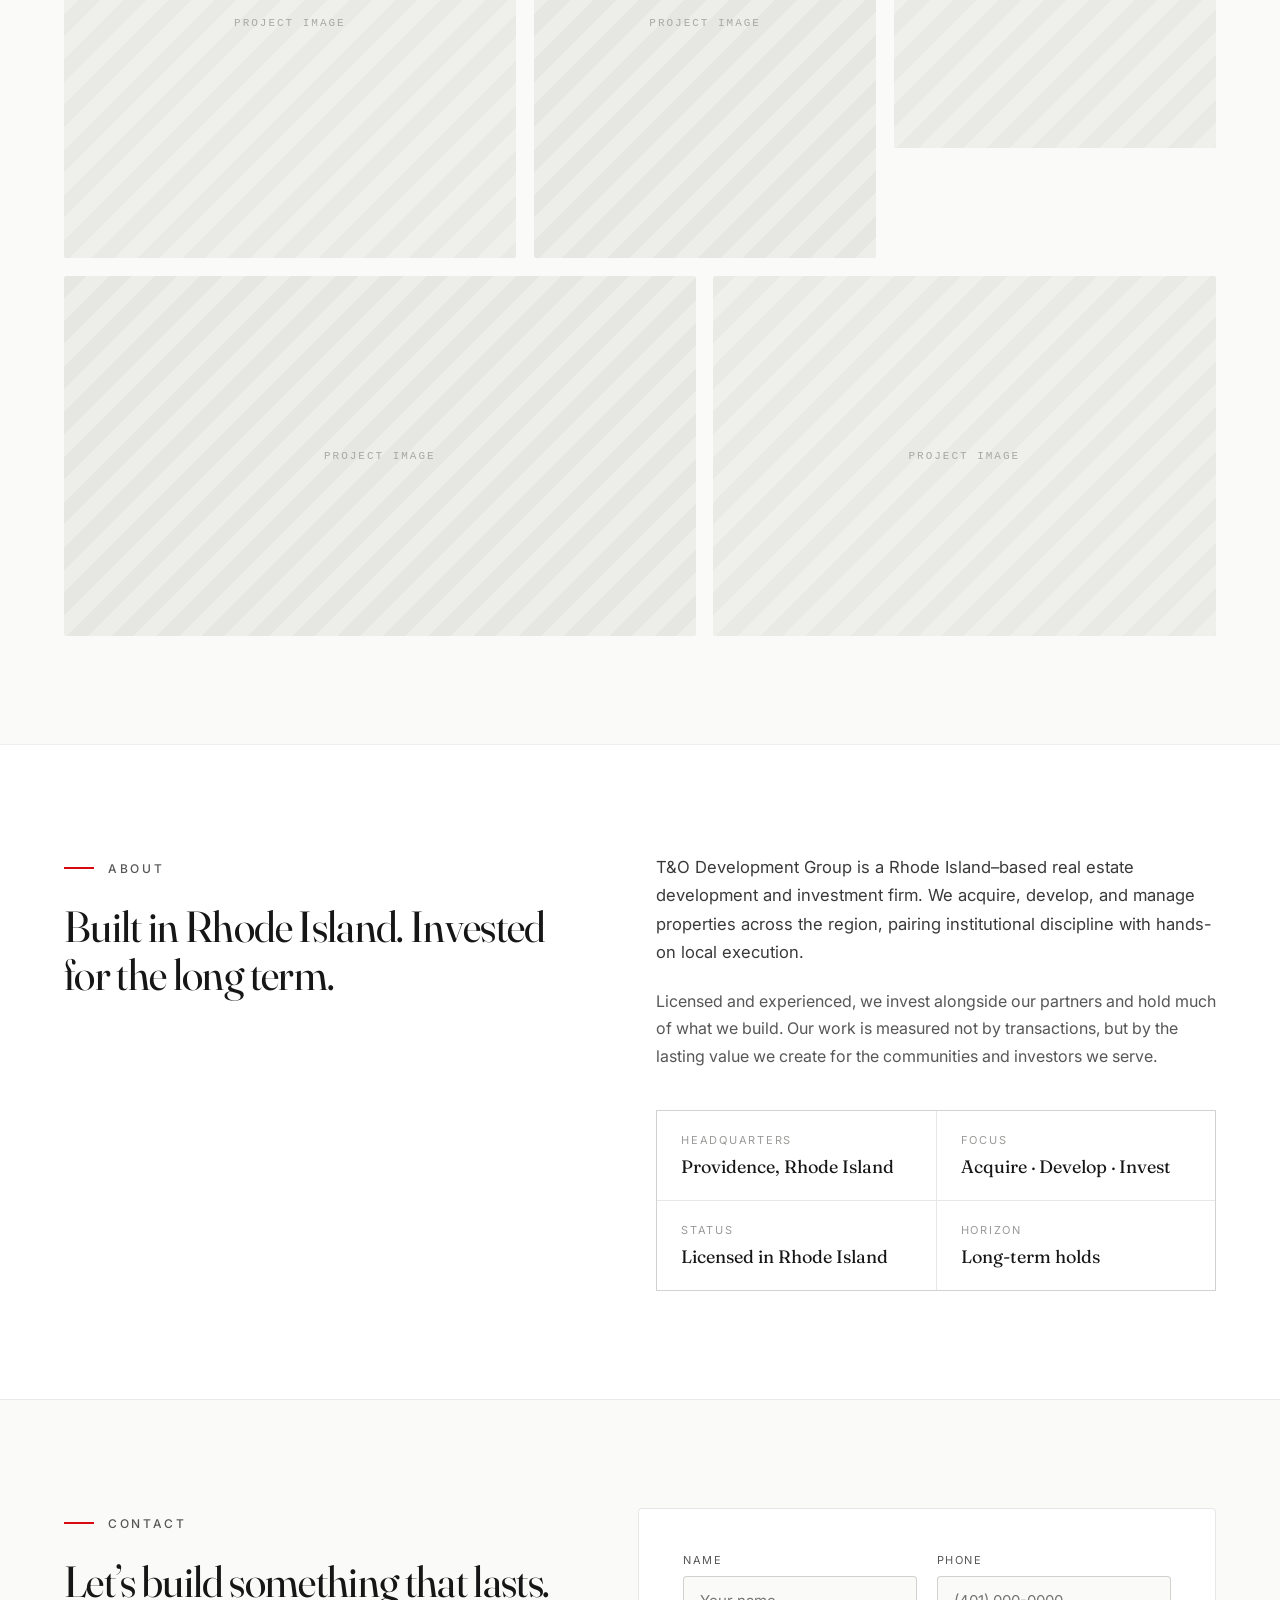
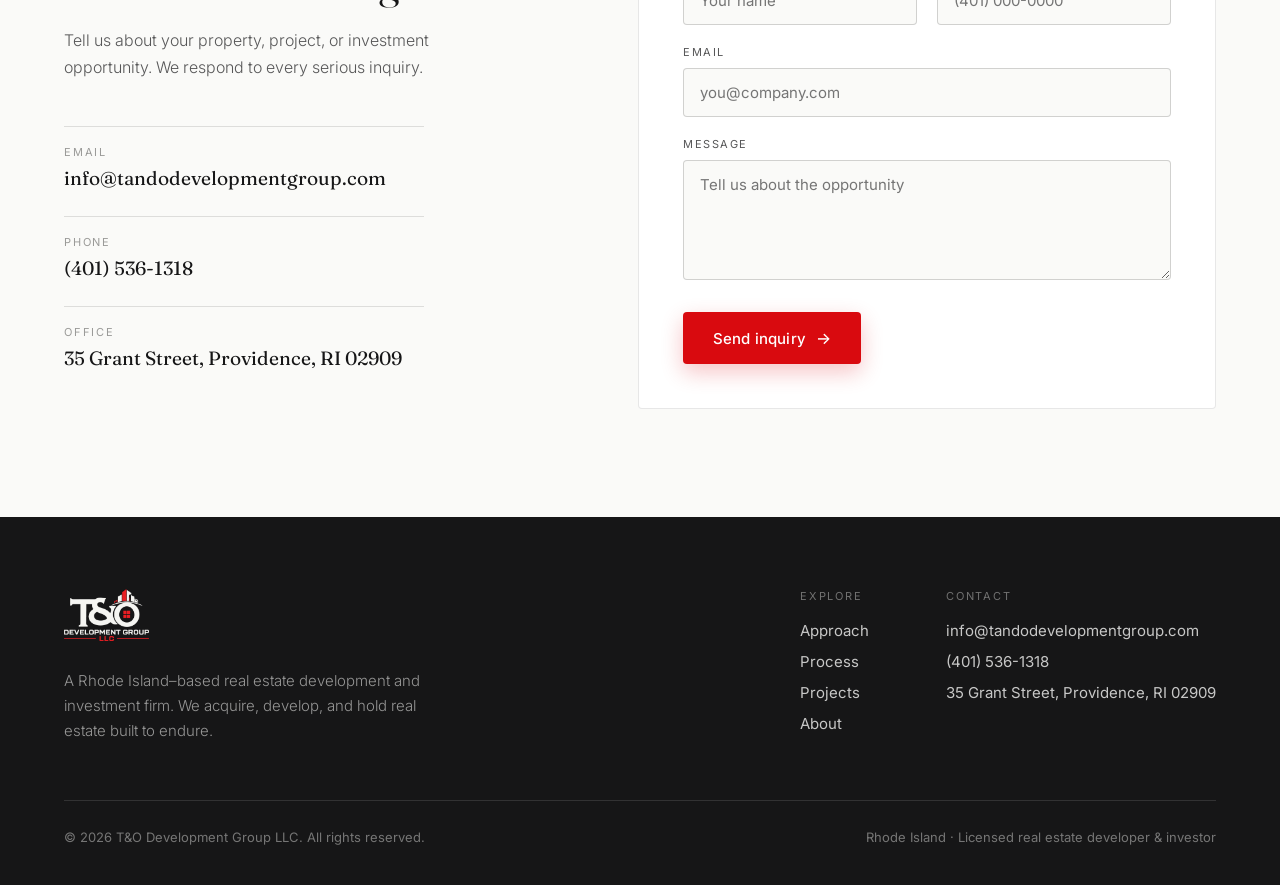
==== commit 58813d6f: "Refine hero-to-section transition as a rising panel Replace the flat dark->white cut with a premium " ====
--- a/index.html
+++ b/index.html
@@ -111,12 +111,8 @@
   </div>
   <!-- /hero-scroll -->
 
-  <!-- transition: the dark hero dissolves into the light section below
-       (sits after the hero, so it only appears once you scroll past it) -->
-  <div id="hero-fade" aria-hidden="true"></div>
-
   <!-- ============ INTRO / POSITIONING ============ -->
-  <section style="background:#FAFAF8;padding:clamp(96px,14vh,180px) clamp(20px,5vw,72px);">
+  <section class="section-rise" style="background:#FAFAF8;padding:clamp(64px,9vh,120px) clamp(20px,5vw,72px) clamp(96px,14vh,180px);">
     <div style="max-width:1320px;margin:0 auto;">
       <div data-reveal style="display:inline-flex;align-items:center;gap:14px;margin-bottom:38px;">
         <span style="width:30px;height:2px;background:#D90A0F;display:block;"></span>
--- a/styles.css
+++ b/styles.css
@@ -70,12 +70,35 @@
 /* Hero canvas frame-sequence; the poster background is the pre-load paint */
 #hero-canvas { background-position: center; }
 
-/* Transition band BELOW the pinned hero: the dark hero dissolves into the
-   off-white section. It lives after the 100vh hero, so it's only revealed
-   once you scroll past the hero — the first screen stays full-bleed image. */
-#hero-fade {
-  height: clamp(150px, 28vh, 340px);
-  background: linear-gradient(180deg, #161617 0%, #161617 20%, #FAFAF8 100%);
+/* Premium hero -> content transition (no gradient band).
+   The hero stays a clean 100vh with a little dark breathing room below the
+   phase row; the white section then rises over the dark like an elevated
+   editorial panel: a small negative-margin overlap, softly rounded top
+   corners, and a subtle lifted shadow. Only seen after the fold. */
+#hero { padding-bottom: clamp(48px, 6vh, 90px); }
+
+.section-rise {
+  position: relative;
+  z-index: 1;
+  margin-top: clamp(-40px, -3.2vh, -24px);
+  border-top-left-radius: clamp(14px, 1.8vw, 24px);
+  border-top-right-radius: clamp(14px, 1.8vw, 24px);
+  box-shadow: 0 -22px 48px -28px rgba(8, 8, 9, .5);
+}
+
+/* Shrink the breathing room + overlap on short viewports, so the hero copy
+   still fits and the overlap never reaches the phase row. */
+@media (max-height: 760px) {
+  #hero { padding-bottom: clamp(28px, 4vh, 52px); }
+  .section-rise { margin-top: clamp(-30px, -2.4vh, -18px); }
+}
+@media (max-height: 540px) {
+  #hero { padding-bottom: clamp(16px, 3vh, 30px); }
+  .section-rise {
+    margin-top: clamp(-18px, -2vh, -12px);
+    border-top-left-radius: 12px;
+    border-top-right-radius: 12px;
+  }
 }
 
 /* Stronger overlay on small screens so the headline stays legible
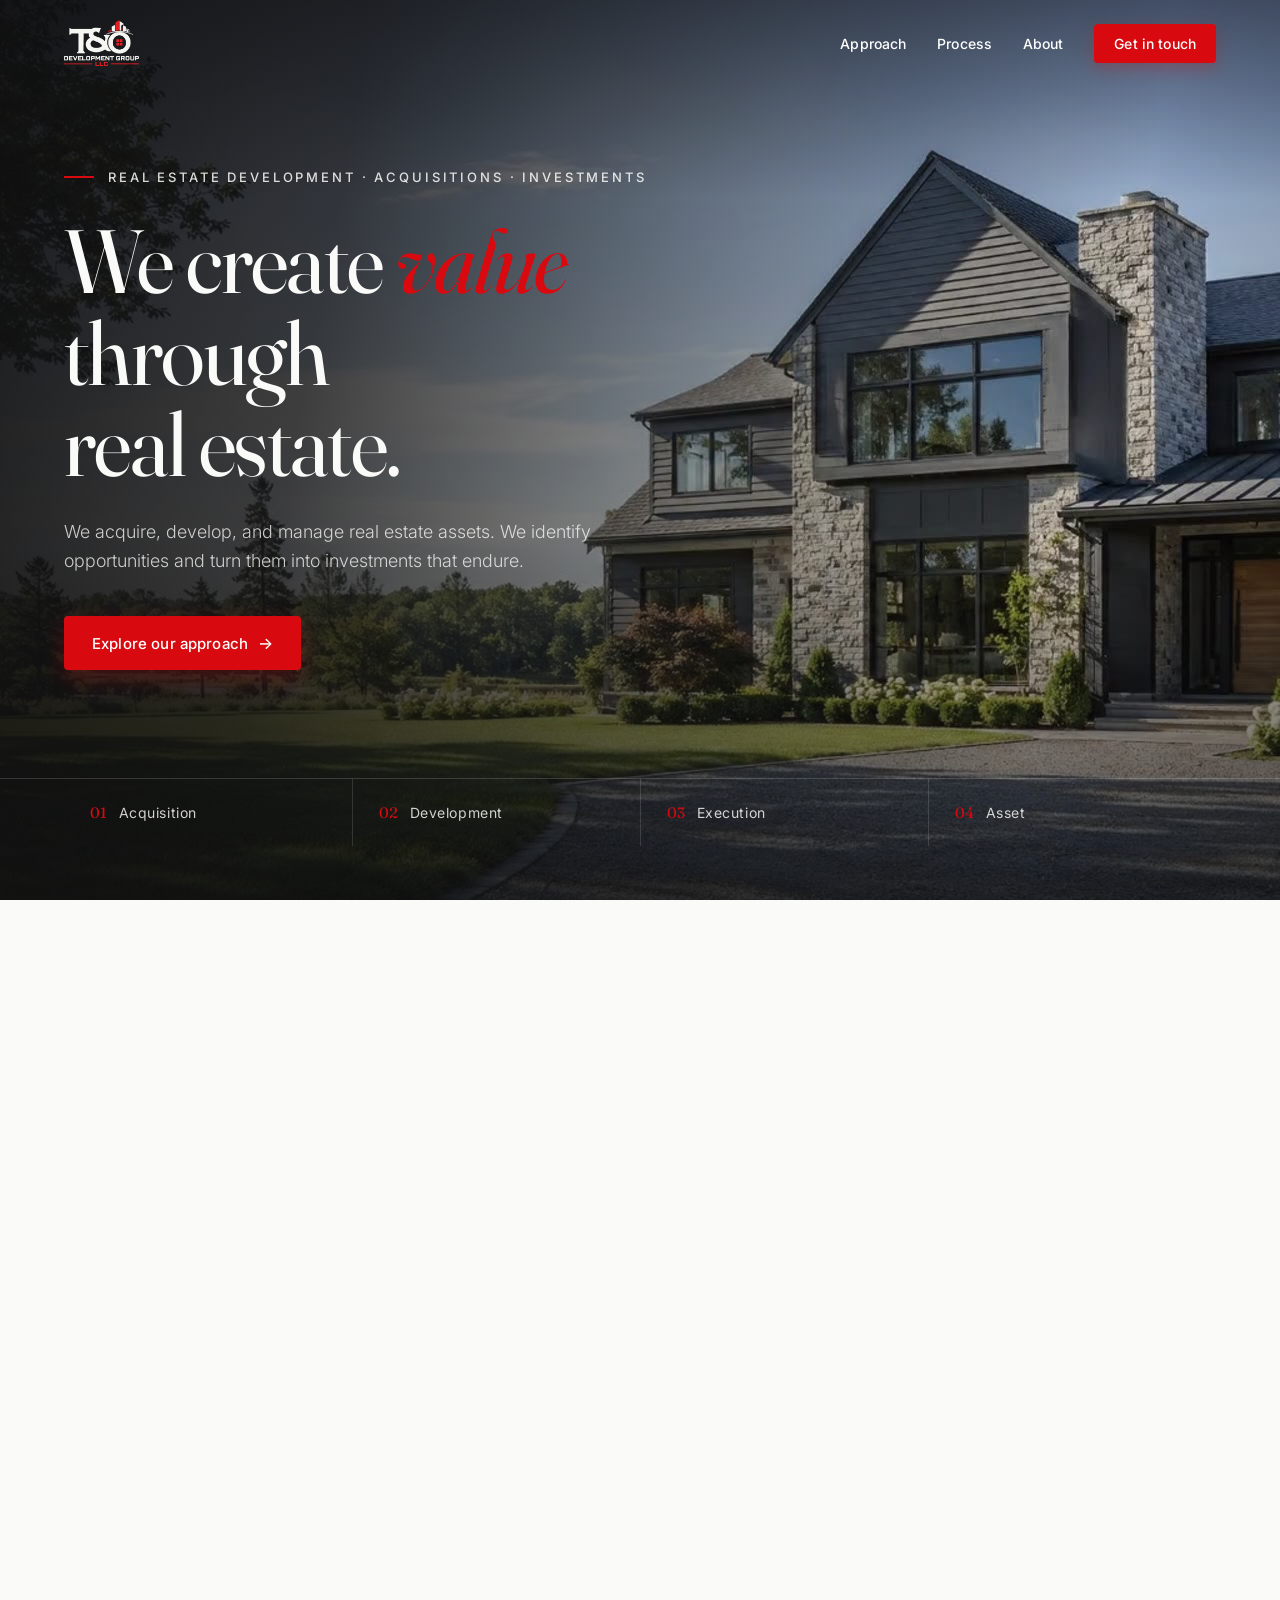
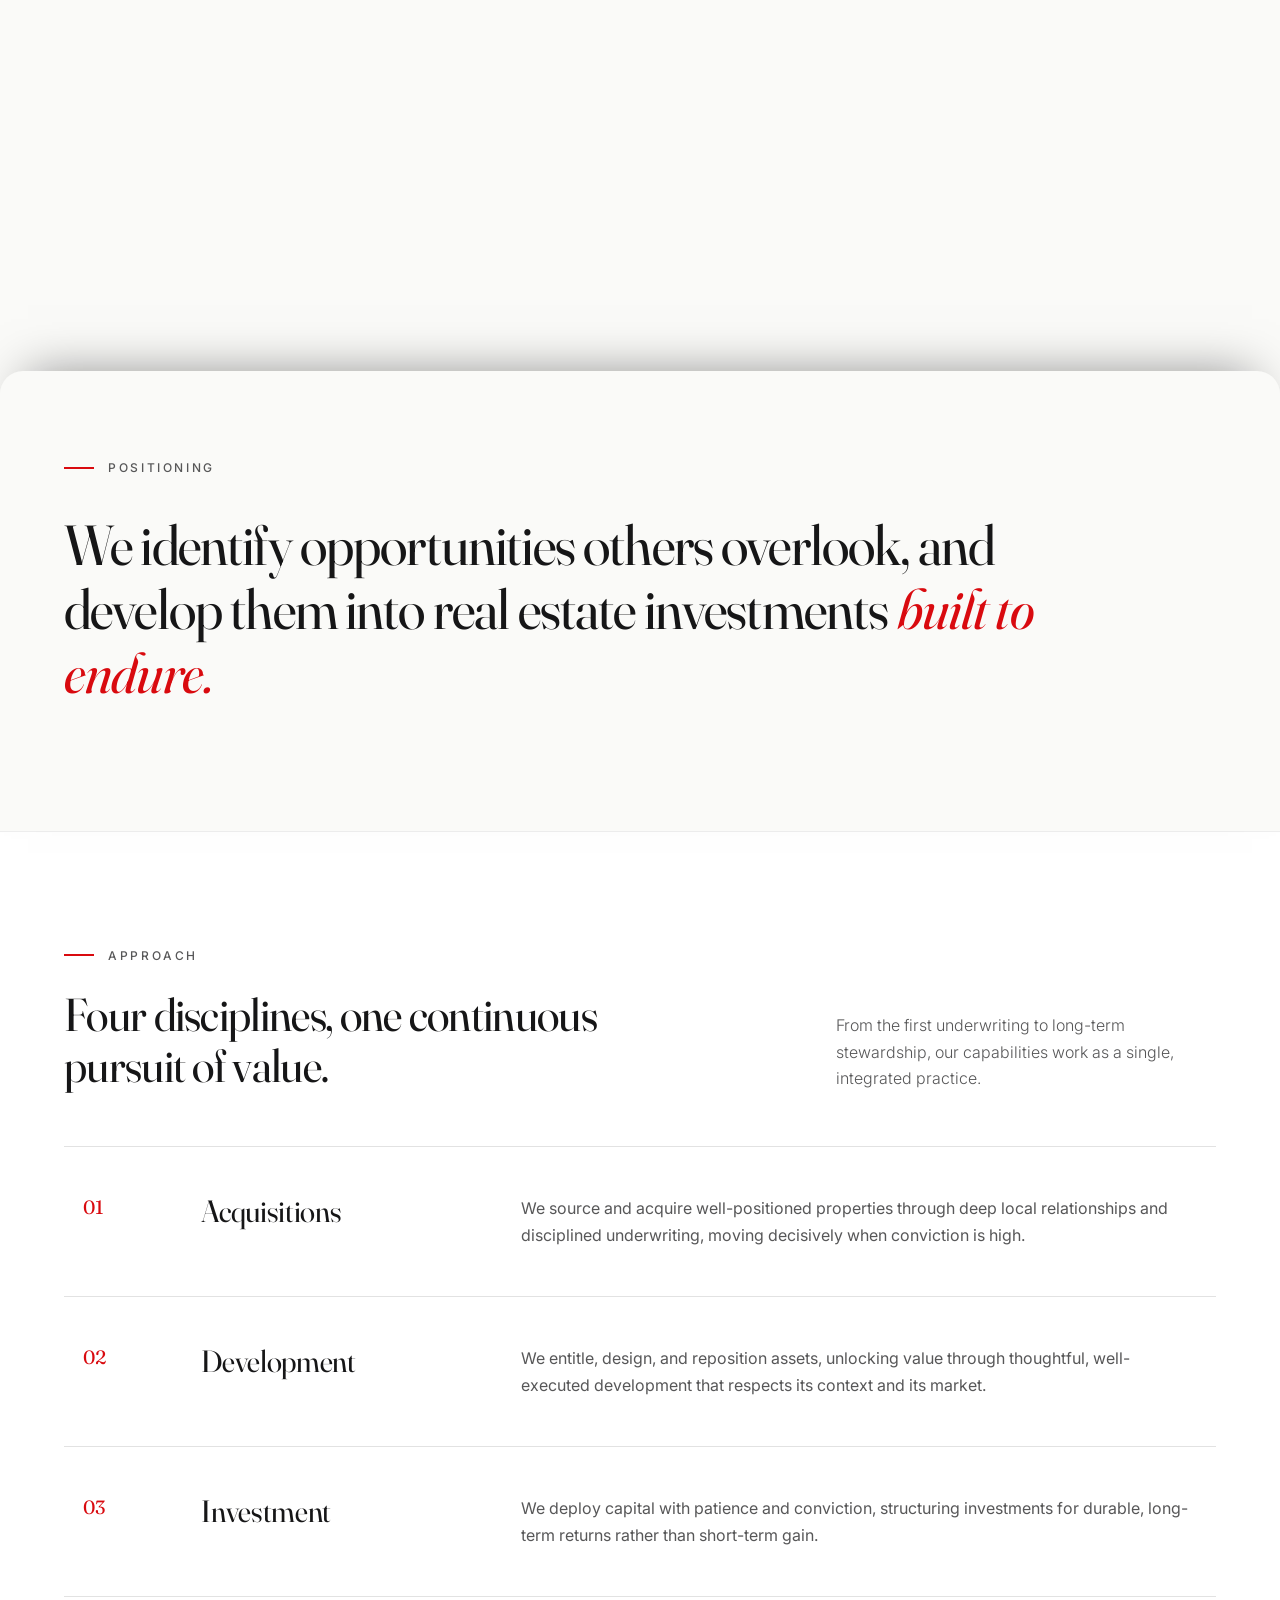
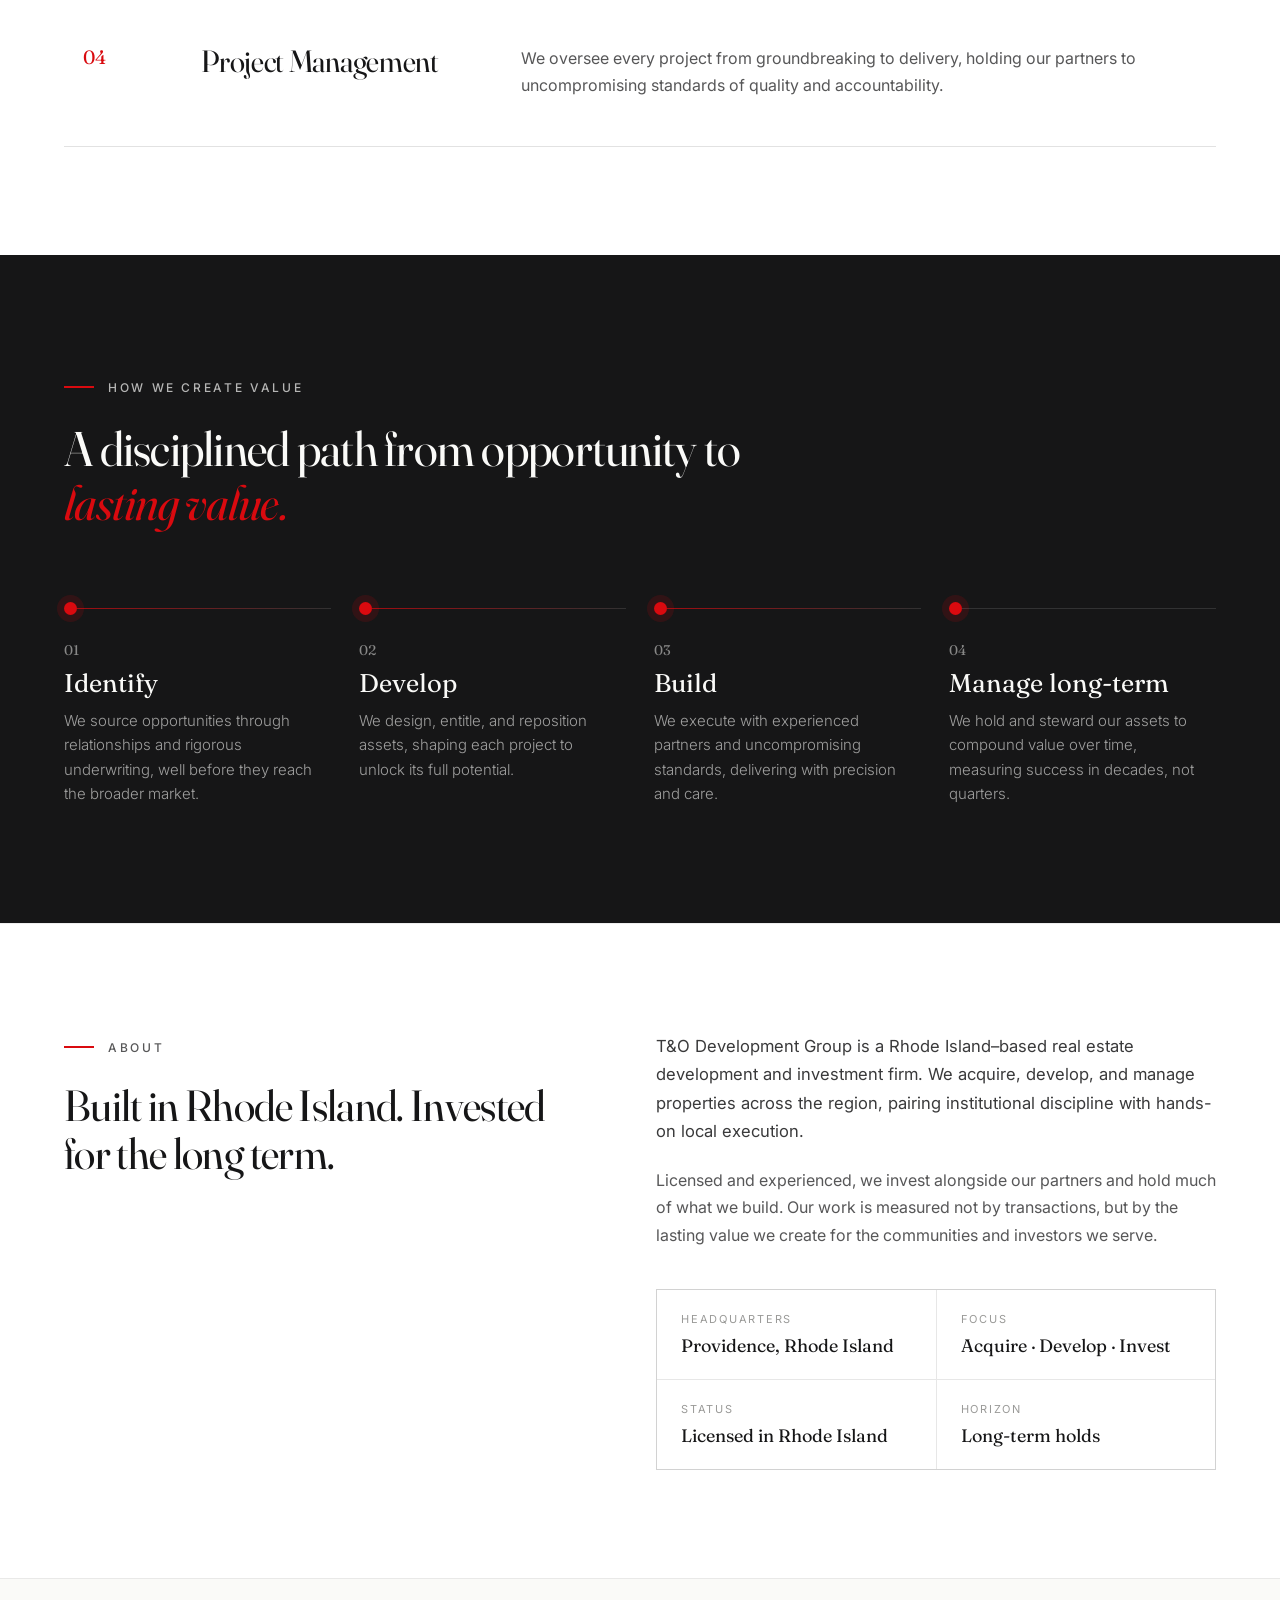
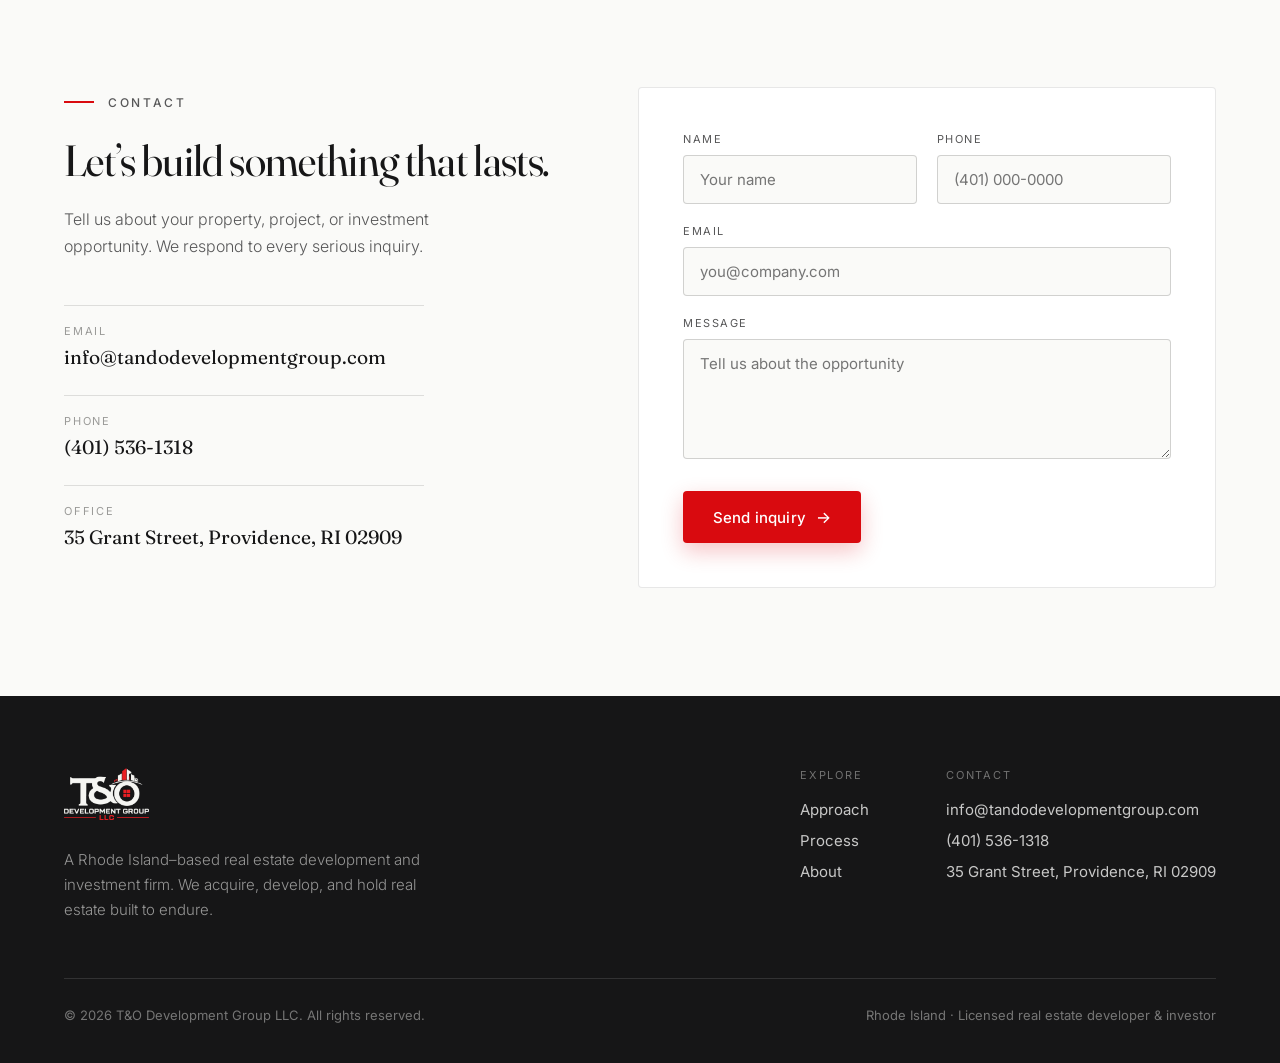
==== commit f72b66cc: "Remove stats row and Projects section for a placeholder build Drop the unreal figures (15+/40+/$250M" ====
--- a/index.html
+++ b/index.html
@@ -32,7 +32,6 @@
     <nav id="site-nav" style="align-items:center;gap:clamp(22px,2.4vw,42px);">
       <a class="link-red" href="#approach" data-target="approach" style="font-size:14px;font-weight:500;letter-spacing:.01em;color:inherit;text-decoration:none;">Approach</a>
       <a class="link-red" href="#process" data-target="process" style="font-size:14px;font-weight:500;letter-spacing:.01em;color:inherit;text-decoration:none;">Process</a>
-      <a class="link-red" href="#projects" data-target="projects" style="font-size:14px;font-weight:500;letter-spacing:.01em;color:inherit;text-decoration:none;">Projects</a>
       <a class="link-red" href="#about" data-target="about" style="font-size:14px;font-weight:500;letter-spacing:.01em;color:inherit;text-decoration:none;">About</a>
       <a class="btn-cta" href="#contact" data-target="contact" style="display:inline-flex;align-items:center;gap:8px;background:#D90A0F;color:#fff;font-size:14px;font-weight:500;letter-spacing:.01em;padding:11px 20px;border-radius:4px;text-decoration:none;transition:background .25s ease,transform .25s ease,box-shadow .25s ease;box-shadow:0 6px 16px rgba(217,10,15,.22);">Get in touch</a>
     </nav>
@@ -51,7 +50,6 @@
     </div>
     <a class="m-link" href="#approach" data-target="approach" style="font-family:'Fraunces',serif;font-size:34px;color:#FAFAF8;text-decoration:none;padding:14px 0;border-bottom:1px solid rgba(255,255,255,.1);">Approach</a>
     <a class="m-link" href="#process" data-target="process" style="font-family:'Fraunces',serif;font-size:34px;color:#FAFAF8;text-decoration:none;padding:14px 0;border-bottom:1px solid rgba(255,255,255,.1);">Process</a>
-    <a class="m-link" href="#projects" data-target="projects" style="font-family:'Fraunces',serif;font-size:34px;color:#FAFAF8;text-decoration:none;padding:14px 0;border-bottom:1px solid rgba(255,255,255,.1);">Projects</a>
     <a class="m-link" href="#about" data-target="about" style="font-family:'Fraunces',serif;font-size:34px;color:#FAFAF8;text-decoration:none;padding:14px 0;border-bottom:1px solid rgba(255,255,255,.1);">About</a>
     <a href="#contact" data-target="contact" style="margin-top:32px;display:inline-flex;align-items:center;justify-content:center;gap:8px;background:#D90A0F;color:#fff;font-size:16px;font-weight:500;padding:18px 26px;border-radius:4px;text-decoration:none;">Get in touch &rarr;</a>
   </div>
@@ -79,7 +77,6 @@
         <p data-reveal data-reveal-delay="180" style="margin:0 0 40px;max-width:540px;font-size:clamp(16px,1.4vw,19px);line-height:1.62;color:rgba(250,250,248,.78);font-weight:300;">We acquire, develop, and manage real estate assets. We identify opportunities and turn them into investments that endure.</p>
         <div data-reveal data-reveal-delay="260" style="display:flex;flex-wrap:wrap;gap:16px;">
           <a class="btn-hero" href="#approach" data-target="approach" style="display:inline-flex;align-items:center;gap:10px;background:#D90A0F;color:#fff;font-size:15px;font-weight:500;letter-spacing:.01em;padding:17px 28px;border-radius:4px;text-decoration:none;transition:background .25s ease,transform .25s ease,box-shadow .25s ease;box-shadow:0 8px 22px rgba(217,10,15,.26);">Explore our approach <span style="font-size:16px;">&rarr;</span></a>
-          <a class="btn-ghost" href="#projects" data-target="projects" style="display:inline-flex;align-items:center;gap:10px;background:transparent;color:#FAFAF8;font-size:15px;font-weight:500;letter-spacing:.01em;padding:16px 28px;border-radius:4px;text-decoration:none;border:1px solid rgba(250,250,248,.34);transition:border-color .25s ease,background .25s ease,transform .25s ease;">View projects</a>
         </div>
       </div>
     </div>
@@ -119,21 +116,6 @@
         <span style="font-size:12px;font-weight:500;letter-spacing:.22em;text-transform:uppercase;color:#575758;">Positioning</span>
       </div>
       <h2 data-reveal data-reveal-delay="80" style="margin:0;max-width:1040px;font-family:'Fraunces',Georgia,serif;font-weight:400;font-variation-settings:'opsz' 144;font-size:clamp(2rem,4.4vw,3.8rem);line-height:1.14;letter-spacing:-.015em;color:#161617;">We identify opportunities others overlook, and develop them into real estate investments <span style="font-style:italic;color:#D90A0F;">built to endure.</span></h2>
-
-      <div data-reveal data-reveal-delay="160" style="display:flex;flex-wrap:wrap;gap:clamp(32px,5vw,80px);margin-top:clamp(56px,8vh,96px);padding-top:46px;border-top:1px solid rgba(22,22,23,.12);">
-        <div style="flex:1 1 220px;">
-          <div style="font-family:'Fraunces',serif;font-weight:400;font-variation-settings:'opsz' 144;font-size:clamp(2.6rem,4vw,3.4rem);line-height:1;color:#161617;letter-spacing:-.02em;">15<span style="color:#D90A0F;">+</span></div>
-          <div style="margin-top:12px;font-size:14px;line-height:1.5;color:#575758;">Years developing &amp; investing across Rhode Island</div>
-        </div>
-        <div style="flex:1 1 220px;">
-          <div style="font-family:'Fraunces',serif;font-weight:400;font-variation-settings:'opsz' 144;font-size:clamp(2.6rem,4vw,3.4rem);line-height:1;color:#161617;letter-spacing:-.02em;">40<span style="color:#D90A0F;">+</span></div>
-          <div style="margin-top:12px;font-size:14px;line-height:1.5;color:#575758;">Projects acquired, developed and delivered</div>
-        </div>
-        <div style="flex:1 1 220px;">
-          <div style="font-family:'Fraunces',serif;font-weight:400;font-variation-settings:'opsz' 144;font-size:clamp(2.6rem,4vw,3.4rem);line-height:1;color:#161617;letter-spacing:-.02em;">$250<span style="color:#D90A0F;">M+</span></div>
-          <div style="margin-top:12px;font-size:14px;line-height:1.5;color:#575758;">Real estate value under management</div>
-        </div>
-      </div>
     </div>
   </section>
 
@@ -224,75 +206,6 @@
           <h3 style="margin:0 0 12px;font-family:'Fraunces',Georgia,serif;font-weight:400;font-size:clamp(1.4rem,2vw,1.85rem);line-height:1.1;color:#FAFAF8;">Manage long-term</h3>
           <p style="margin:0;padding-right:18px;font-size:15px;line-height:1.62;color:rgba(250,250,248,.6);font-weight:300;">We hold and steward our assets to compound value over time, measuring success in decades, not quarters.</p>
         </div>
-      </div>
-    </div>
-  </section>
-
-  <!-- ============ PROJECTS / PORTFOLIO ============ -->
-  <section id="projects" style="background:#FAFAF8;padding:clamp(90px,12vh,160px) clamp(20px,5vw,72px);">
-    <div style="max-width:1320px;margin:0 auto;">
-      <div style="display:flex;flex-wrap:wrap;align-items:flex-end;justify-content:space-between;gap:32px;margin-bottom:clamp(40px,6vh,68px);">
-        <div data-reveal style="max-width:640px;">
-          <div style="display:inline-flex;align-items:center;gap:14px;margin-bottom:26px;">
-            <span style="width:30px;height:2px;background:#D90A0F;display:block;"></span>
-            <span style="font-size:12px;font-weight:500;letter-spacing:.22em;text-transform:uppercase;color:#575758;">Selected Work</span>
-          </div>
-          <h2 style="margin:0;font-family:'Fraunces',Georgia,serif;font-weight:400;font-variation-settings:'opsz' 144;font-size:clamp(2rem,3.6vw,3.1rem);line-height:1.12;letter-spacing:-.015em;color:#161617;">A portfolio shaped over time.</h2>
-        </div>
-        <p data-reveal data-reveal-delay="80" style="flex:1 1 280px;max-width:360px;margin:0;font-size:16px;line-height:1.66;color:#575758;font-weight:300;">A selection of completed and active developments across Rhode Island. Photography to follow.</p>
-      </div>
-
-      <div style="display:flex;flex-wrap:wrap;gap:clamp(12px,1.4vw,18px);">
-        <a class="tile" href="#contact" data-target="contact" data-reveal style="position:relative;overflow:hidden;border-radius:3px;background:#e7e7e3;flex:1.7 1 380px;min-width:260px;height:clamp(320px,42vw,470px);display:block;text-decoration:none;">
-          <div style="position:absolute;inset:0;background:repeating-linear-gradient(135deg,#e9e9e5 0 16px,#efefeb 16px 32px);"></div>
-          <div style="position:absolute;inset:0;display:flex;align-items:center;justify-content:center;"><span style="font-family:ui-monospace,'SFMono-Regular',Menlo,monospace;font-size:11px;letter-spacing:.18em;text-transform:uppercase;color:#a9a9a3;">Project image</span></div>
-          <div data-ov style="position:absolute;inset:0;opacity:0;background:linear-gradient(180deg,rgba(22,22,23,0) 30%,rgba(22,22,23,.86) 100%);transition:opacity .45s ease;"></div>
-          <div data-cap style="position:absolute;left:0;bottom:0;padding:30px 32px;opacity:0;transform:translateY(14px);transition:opacity .45s ease,transform .45s ease;">
-            <div style="width:26px;height:2px;background:#D90A0F;margin-bottom:14px;"></div>
-            <div style="font-family:'Fraunces',serif;font-size:clamp(1.5rem,2.2vw,2rem);color:#FAFAF8;line-height:1.1;">The Carrington</div>
-            <div style="margin-top:6px;font-size:13px;letter-spacing:.06em;text-transform:uppercase;color:rgba(250,250,248,.66);">Providence, RI &middot; Mixed-use</div>
-          </div>
-        </a>
-        <a class="tile" href="#contact" data-target="contact" data-reveal data-reveal-delay="80" style="position:relative;overflow:hidden;border-radius:3px;background:#e7e7e3;flex:1 1 300px;min-width:260px;height:clamp(320px,42vw,470px);display:block;text-decoration:none;">
-          <div style="position:absolute;inset:0;background:repeating-linear-gradient(135deg,#e6e6e2 0 16px,#ededea 16px 32px);"></div>
-          <div style="position:absolute;inset:0;display:flex;align-items:center;justify-content:center;"><span style="font-family:ui-monospace,'SFMono-Regular',Menlo,monospace;font-size:11px;letter-spacing:.18em;text-transform:uppercase;color:#a9a9a3;">Project image</span></div>
-          <div data-ov style="position:absolute;inset:0;opacity:0;background:linear-gradient(180deg,rgba(22,22,23,0) 30%,rgba(22,22,23,.86) 100%);transition:opacity .45s ease;"></div>
-          <div data-cap style="position:absolute;left:0;bottom:0;padding:30px 32px;opacity:0;transform:translateY(14px);transition:opacity .45s ease,transform .45s ease;">
-            <div style="width:26px;height:2px;background:#D90A0F;margin-bottom:14px;"></div>
-            <div style="font-family:'Fraunces',serif;font-size:clamp(1.5rem,2.2vw,2rem);color:#FAFAF8;line-height:1.1;">Eastside Residences</div>
-            <div style="margin-top:6px;font-size:13px;letter-spacing:.06em;text-transform:uppercase;color:rgba(250,250,248,.66);">Providence, RI &middot; Residential</div>
-          </div>
-        </a>
-        <a class="tile" href="#contact" data-target="contact" data-reveal style="position:relative;overflow:hidden;border-radius:3px;background:#e7e7e3;flex:1 1 280px;min-width:240px;height:clamp(280px,30vw,360px);display:block;text-decoration:none;">
-          <div style="position:absolute;inset:0;background:repeating-linear-gradient(135deg,#e9e9e5 0 16px,#efefeb 16px 32px);"></div>
-          <div style="position:absolute;inset:0;display:flex;align-items:center;justify-content:center;"><span style="font-family:ui-monospace,'SFMono-Regular',Menlo,monospace;font-size:11px;letter-spacing:.18em;text-transform:uppercase;color:#a9a9a3;">Project image</span></div>
-          <div data-ov style="position:absolute;inset:0;opacity:0;background:linear-gradient(180deg,rgba(22,22,23,0) 30%,rgba(22,22,23,.86) 100%);transition:opacity .45s ease;"></div>
-          <div data-cap style="position:absolute;left:0;bottom:0;padding:26px 28px;opacity:0;transform:translateY(14px);transition:opacity .45s ease,transform .45s ease;">
-            <div style="width:26px;height:2px;background:#D90A0F;margin-bottom:12px;"></div>
-            <div style="font-family:'Fraunces',serif;font-size:clamp(1.35rem,1.9vw,1.7rem);color:#FAFAF8;line-height:1.1;">Mill District Lofts</div>
-            <div style="margin-top:6px;font-size:12px;letter-spacing:.06em;text-transform:uppercase;color:rgba(250,250,248,.66);">Pawtucket, RI &middot; Adaptive reuse</div>
-          </div>
-        </a>
-        <a class="tile" href="#contact" data-target="contact" data-reveal data-reveal-delay="80" style="position:relative;overflow:hidden;border-radius:3px;background:#e7e7e3;flex:1.4 1 320px;min-width:240px;height:clamp(280px,30vw,360px);display:block;text-decoration:none;">
-          <div style="position:absolute;inset:0;background:repeating-linear-gradient(135deg,#e6e6e2 0 16px,#ededea 16px 32px);"></div>
-          <div style="position:absolute;inset:0;display:flex;align-items:center;justify-content:center;"><span style="font-family:ui-monospace,'SFMono-Regular',Menlo,monospace;font-size:11px;letter-spacing:.18em;text-transform:uppercase;color:#a9a9a3;">Project image</span></div>
-          <div data-ov style="position:absolute;inset:0;opacity:0;background:linear-gradient(180deg,rgba(22,22,23,0) 30%,rgba(22,22,23,.86) 100%);transition:opacity .45s ease;"></div>
-          <div data-cap style="position:absolute;left:0;bottom:0;padding:26px 28px;opacity:0;transform:translateY(14px);transition:opacity .45s ease,transform .45s ease;">
-            <div style="width:26px;height:2px;background:#D90A0F;margin-bottom:12px;"></div>
-            <div style="font-family:'Fraunces',serif;font-size:clamp(1.35rem,1.9vw,1.7rem);color:#FAFAF8;line-height:1.1;">Bayview Commons</div>
-            <div style="margin-top:6px;font-size:12px;letter-spacing:.06em;text-transform:uppercase;color:rgba(250,250,248,.66);">Newport, RI &middot; Mixed-use</div>
-          </div>
-        </a>
-        <a class="tile" href="#contact" data-target="contact" data-reveal data-reveal-delay="160" style="position:relative;overflow:hidden;border-radius:3px;background:#e7e7e3;flex:1 1 280px;min-width:240px;height:clamp(280px,30vw,360px);display:block;text-decoration:none;">
-          <div style="position:absolute;inset:0;background:repeating-linear-gradient(135deg,#e9e9e5 0 16px,#efefeb 16px 32px);"></div>
-          <div style="position:absolute;inset:0;display:flex;align-items:center;justify-content:center;"><span style="font-family:ui-monospace,'SFMono-Regular',Menlo,monospace;font-size:11px;letter-spacing:.18em;text-transform:uppercase;color:#a9a9a3;">Project image</span></div>
-          <div data-ov style="position:absolute;inset:0;opacity:0;background:linear-gradient(180deg,rgba(22,22,23,0) 30%,rgba(22,22,23,.86) 100%);transition:opacity .45s ease;"></div>
-          <div data-cap style="position:absolute;left:0;bottom:0;padding:26px 28px;opacity:0;transform:translateY(14px);transition:opacity .45s ease,transform .45s ease;">
-            <div style="width:26px;height:2px;background:#D90A0F;margin-bottom:12px;"></div>
-            <div style="font-family:'Fraunces',serif;font-size:clamp(1.35rem,1.9vw,1.7rem);color:#FAFAF8;line-height:1.1;">Harbour Yard</div>
-            <div style="margin-top:6px;font-size:12px;letter-spacing:.06em;text-transform:uppercase;color:rgba(250,250,248,.66);">Bristol, RI &middot; Waterfront</div>
-          </div>
-        </a>
       </div>
     </div>
   </section>
@@ -407,7 +320,6 @@
             <div style="display:flex;flex-direction:column;gap:12px;">
               <a class="link-red" href="#approach" data-target="approach" style="font-size:15px;color:rgba(250,250,248,.78);text-decoration:none;">Approach</a>
               <a class="link-red" href="#process" data-target="process" style="font-size:15px;color:rgba(250,250,248,.78);text-decoration:none;">Process</a>
-              <a class="link-red" href="#projects" data-target="projects" style="font-size:15px;color:rgba(250,250,248,.78);text-decoration:none;">Projects</a>
               <a class="link-red" href="#about" data-target="about" style="font-size:15px;color:rgba(250,250,248,.78);text-decoration:none;">About</a>
             </div>
           </div>
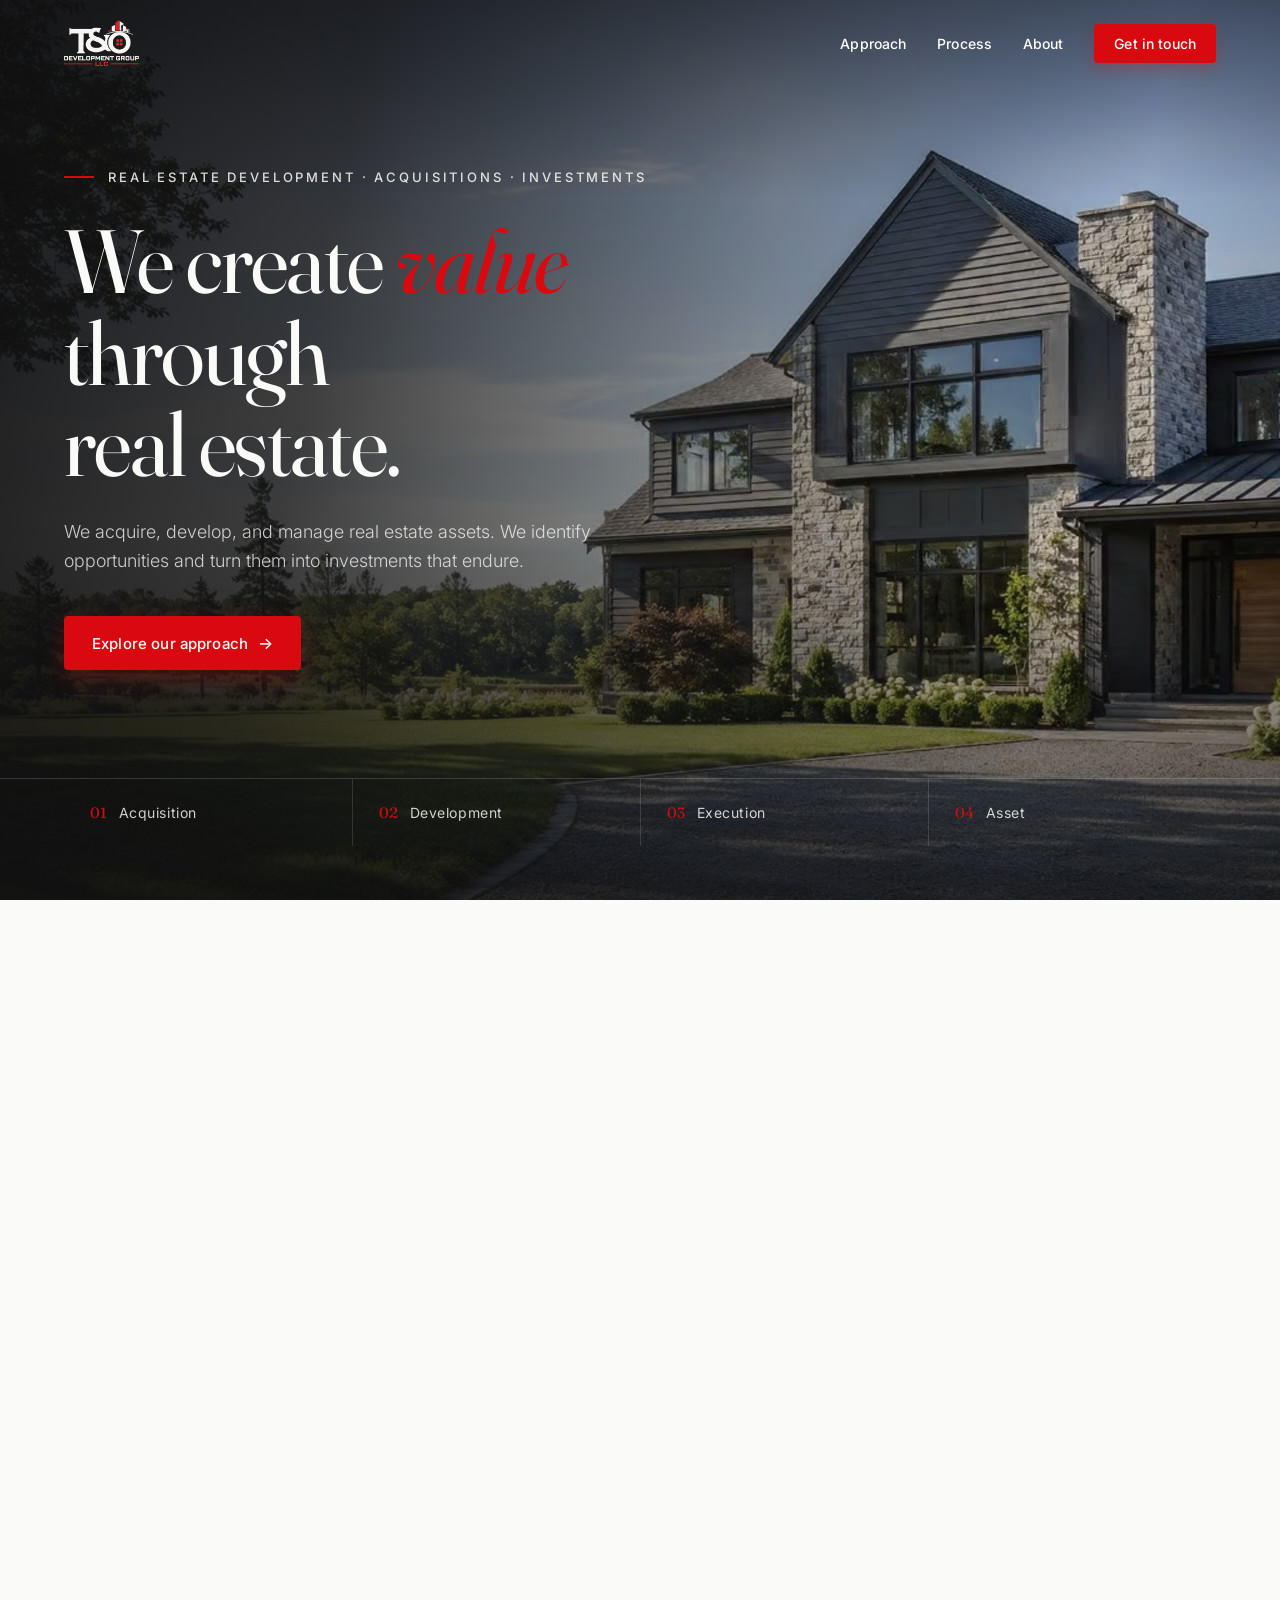
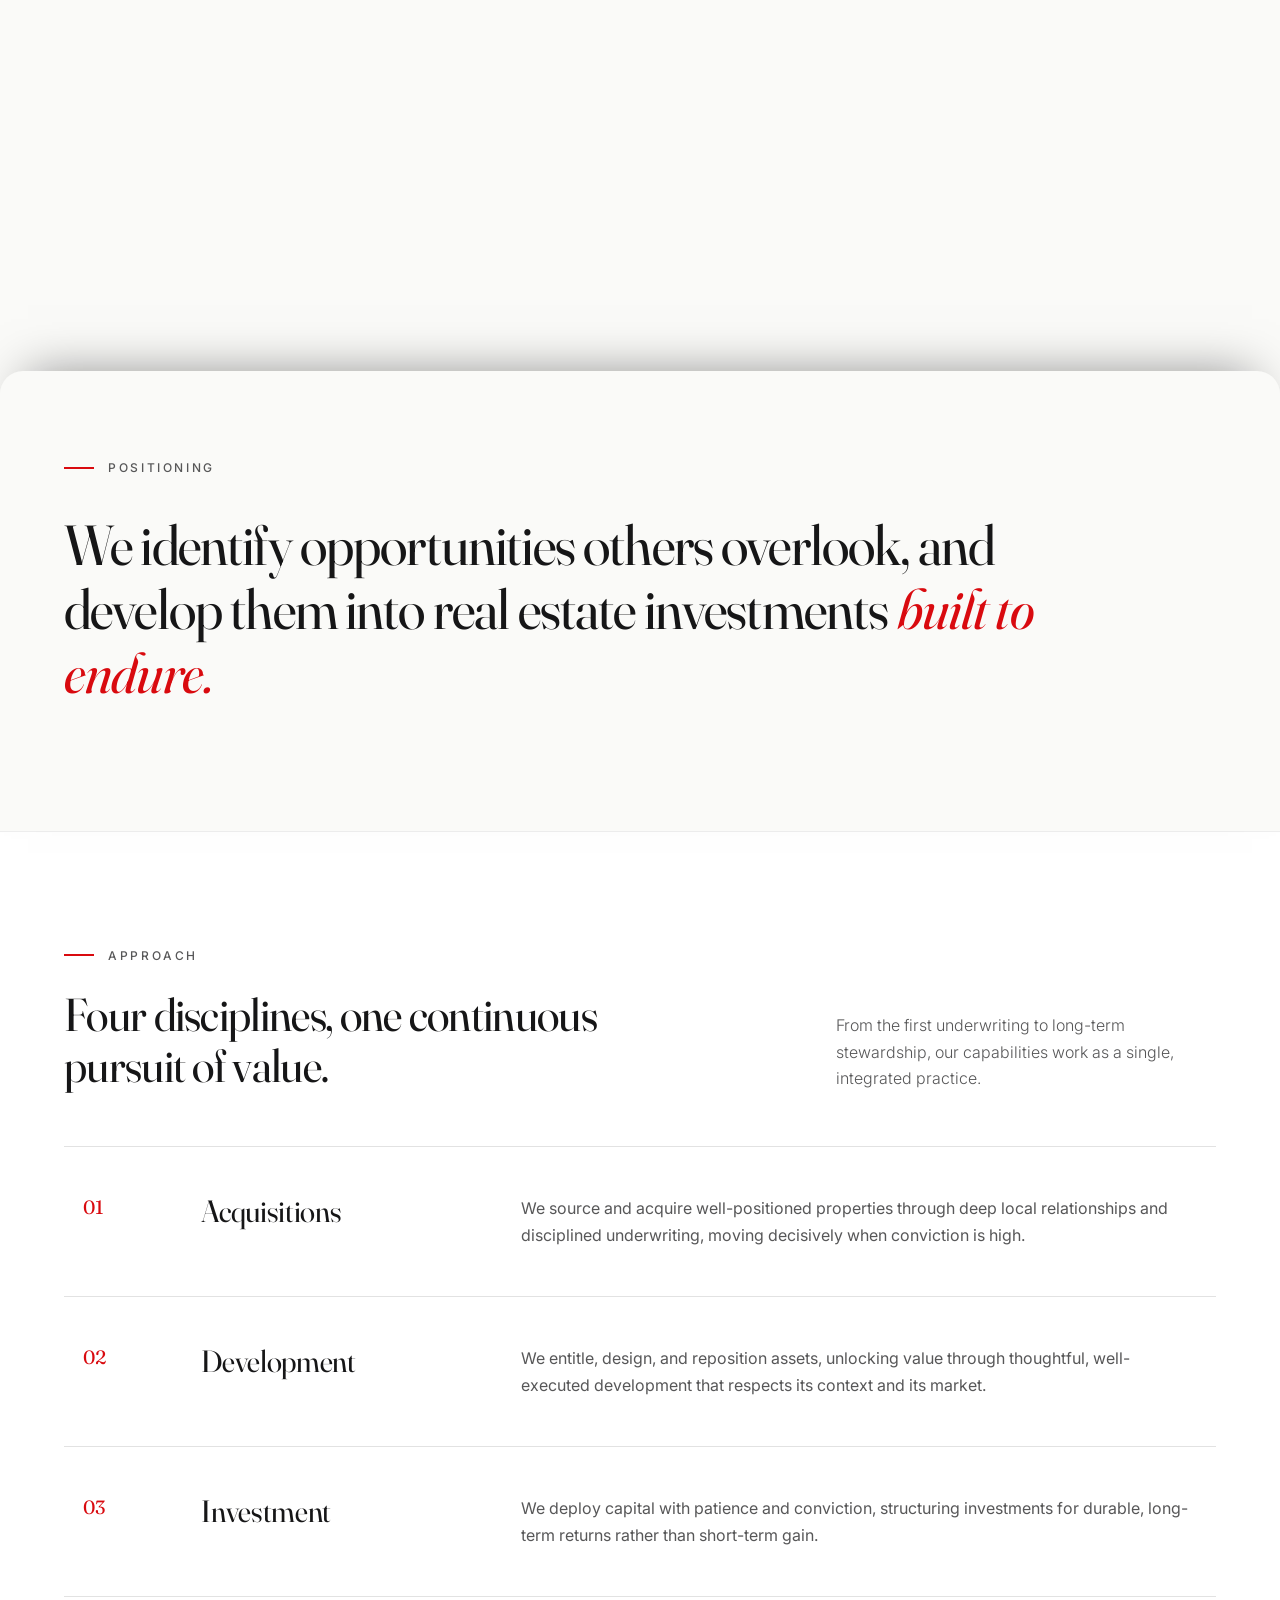
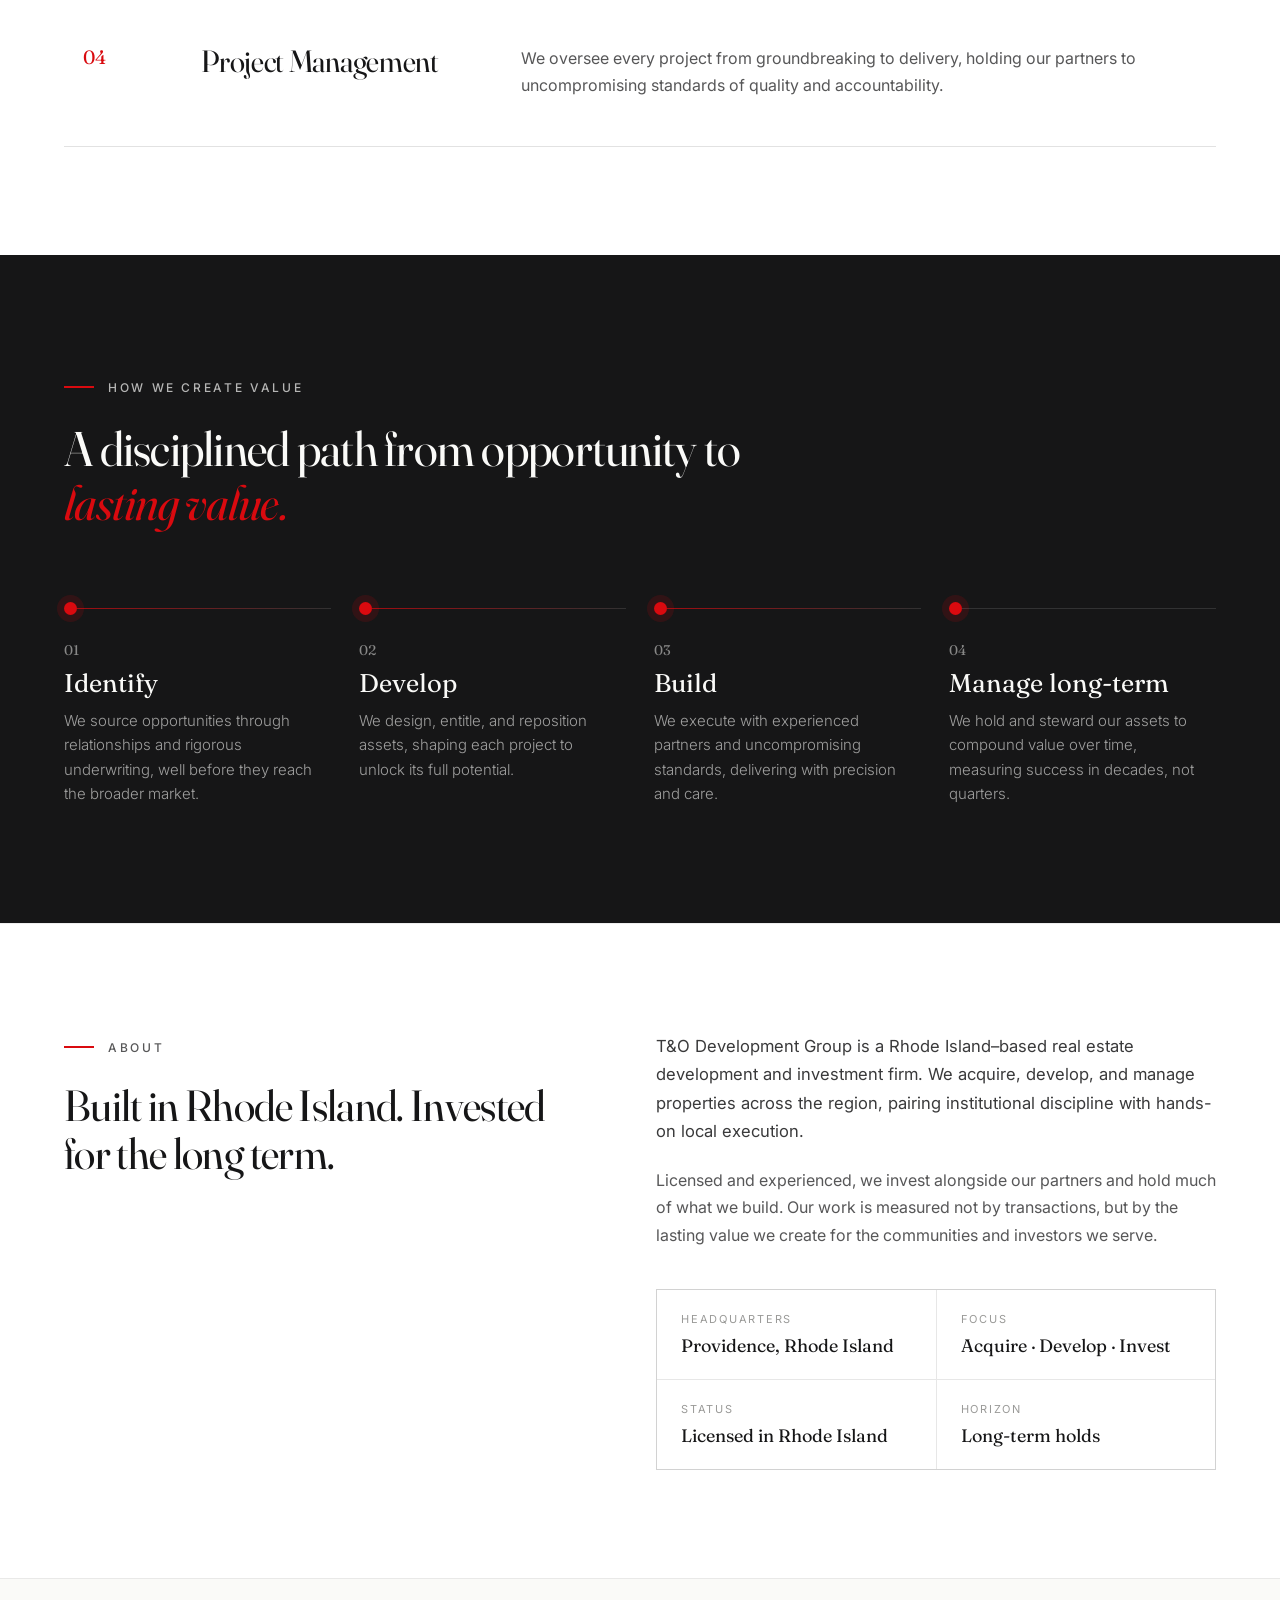
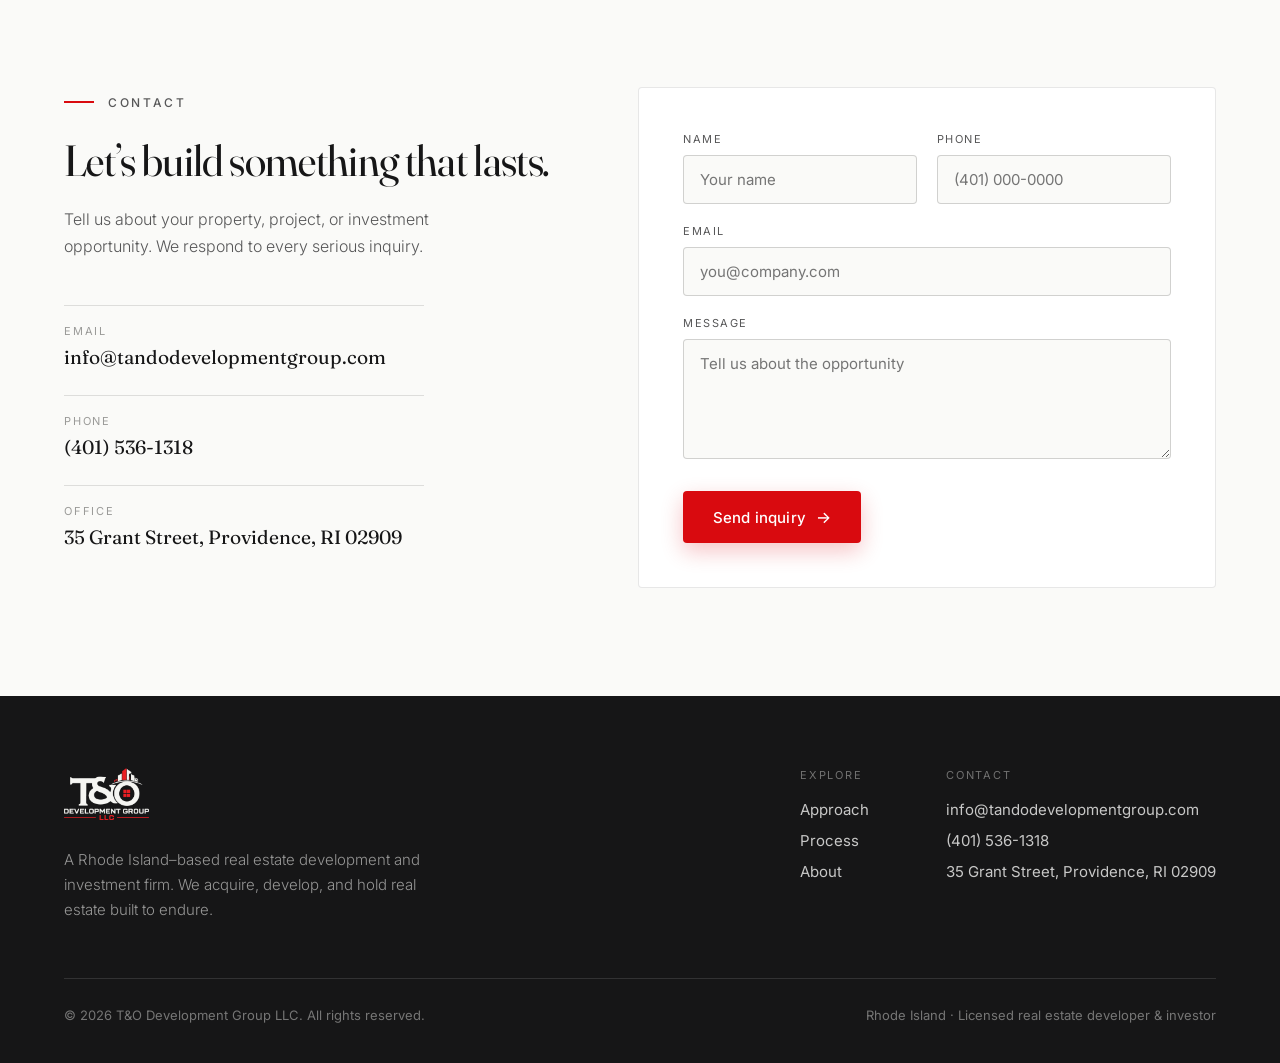
==== commit e0a09327: "Wire contact form to n8n webhook On successful validation, POST the form fields (name, email, phone," ====
--- a/index.html
+++ b/index.html
@@ -295,7 +295,8 @@
             <textarea class="field" id="f-message" rows="4" placeholder="Tell us about the opportunity" style="width:100%;padding:14px 16px;border:1px solid rgba(22,22,23,.18);border-radius:4px;background:#FAFAF8;font-size:15px;color:#161617;outline:none;resize:vertical;min-height:120px;transition:border-color .2s ease,background .2s ease;"></textarea>
             <span id="err-message" style="display:none;margin-top:7px;font-size:12px;color:#D90A0F;">Please add a short message.</span>
           </label>
-          <button class="btn-submit" type="submit" style="margin-top:28px;display:inline-flex;align-items:center;gap:10px;background:#D90A0F;color:#fff;font-size:15px;font-weight:500;letter-spacing:.01em;padding:16px 30px;border:none;border-radius:4px;cursor:pointer;transition:background .25s ease,transform .25s ease,box-shadow .25s ease;box-shadow:0 8px 22px rgba(217,10,15,.24);">Send inquiry <span style="font-size:16px;">&rarr;</span></button>
+          <button id="f-submit" class="btn-submit" type="submit" style="margin-top:28px;display:inline-flex;align-items:center;gap:10px;background:#D90A0F;color:#fff;font-size:15px;font-weight:500;letter-spacing:.01em;padding:16px 30px;border:none;border-radius:4px;cursor:pointer;transition:background .25s ease,transform .25s ease,box-shadow .25s ease;box-shadow:0 8px 22px rgba(217,10,15,.24);">Send inquiry <span style="font-size:16px;">&rarr;</span></button>
+          <p id="form-error" style="display:none;margin-top:16px;font-size:13px;line-height:1.55;color:#D90A0F;">We couldn&rsquo;t send your message just now. Please try again, or email us at <a href="mailto:info@tandodevelopmentgroup.com" style="color:#D90A0F;">info@tandodevelopmentgroup.com</a>.</p>
         </form>
         <div id="contact-success" style="display:none;background:#161617;border-radius:4px;padding:clamp(40px,5vw,64px);min-height:300px;flex-direction:column;justify-content:center;">
           <div style="width:30px;height:2px;background:#D90A0F;margin-bottom:24px;"></div>
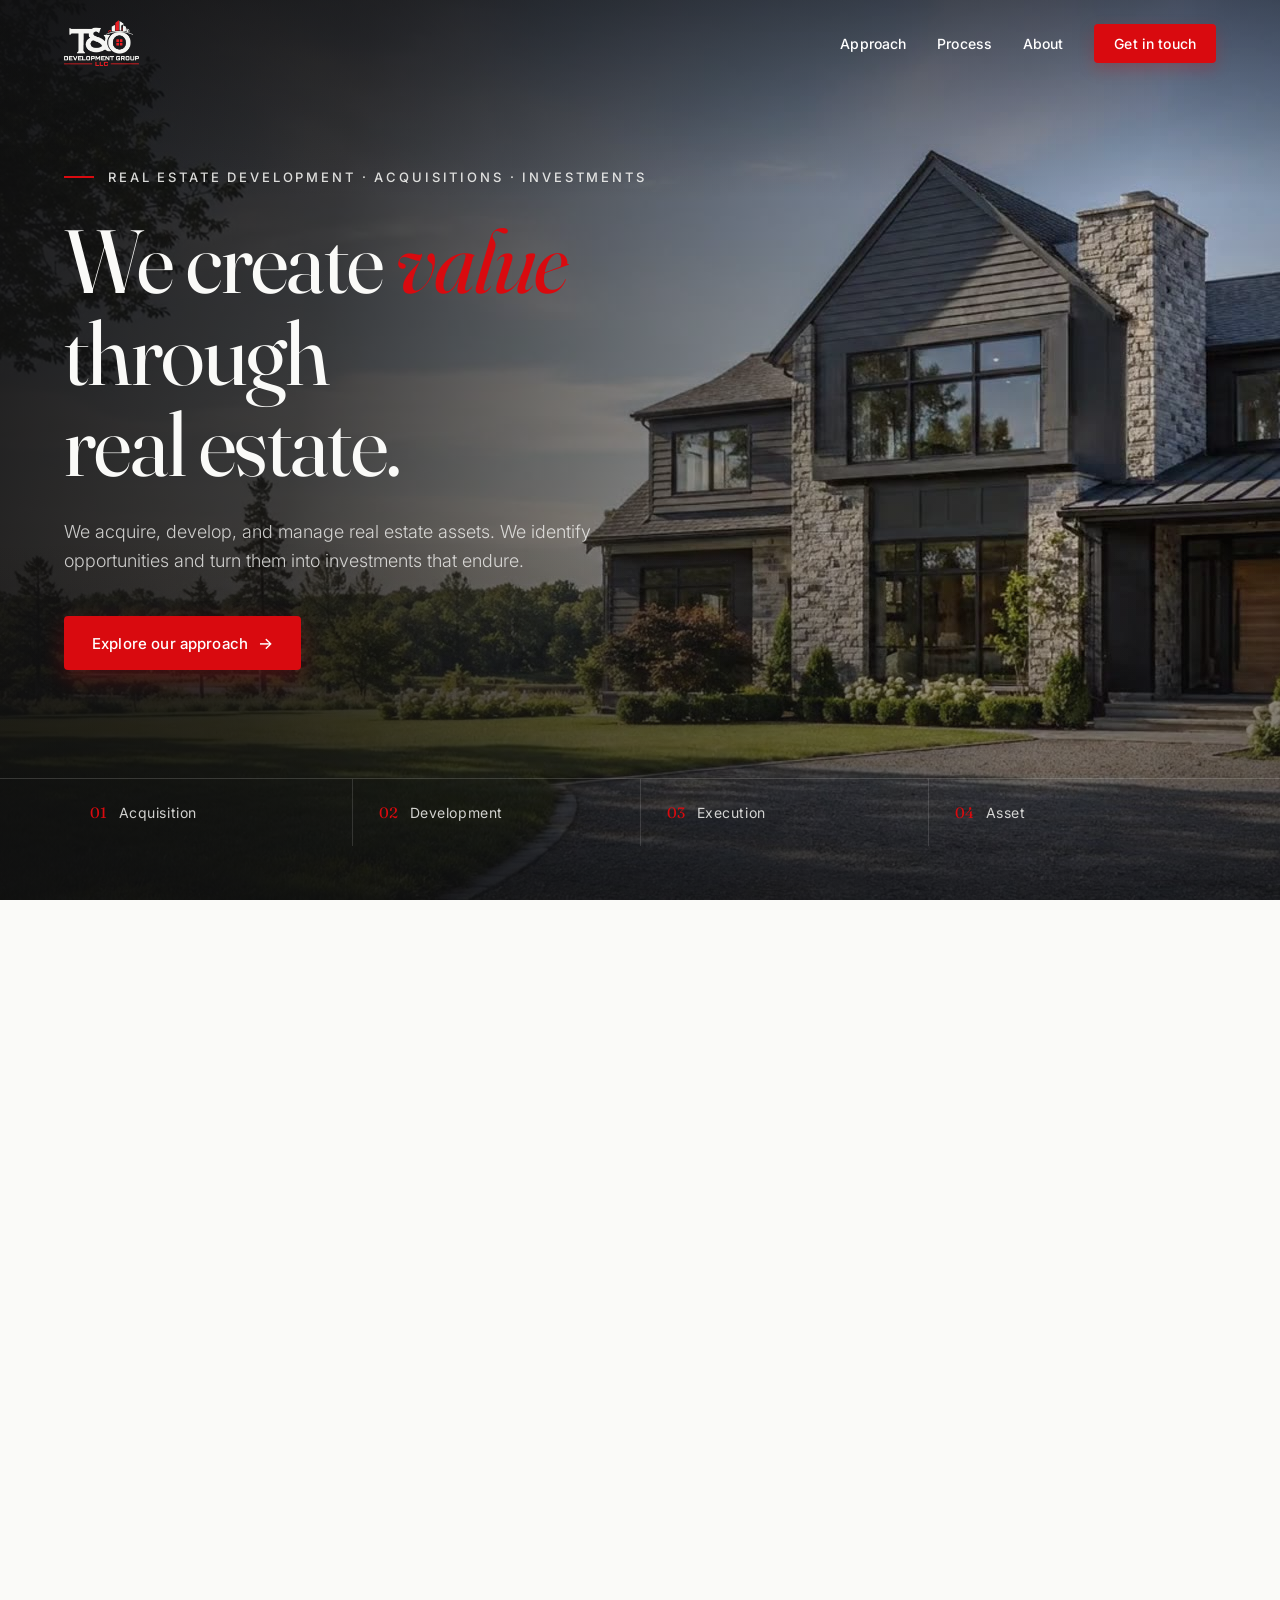
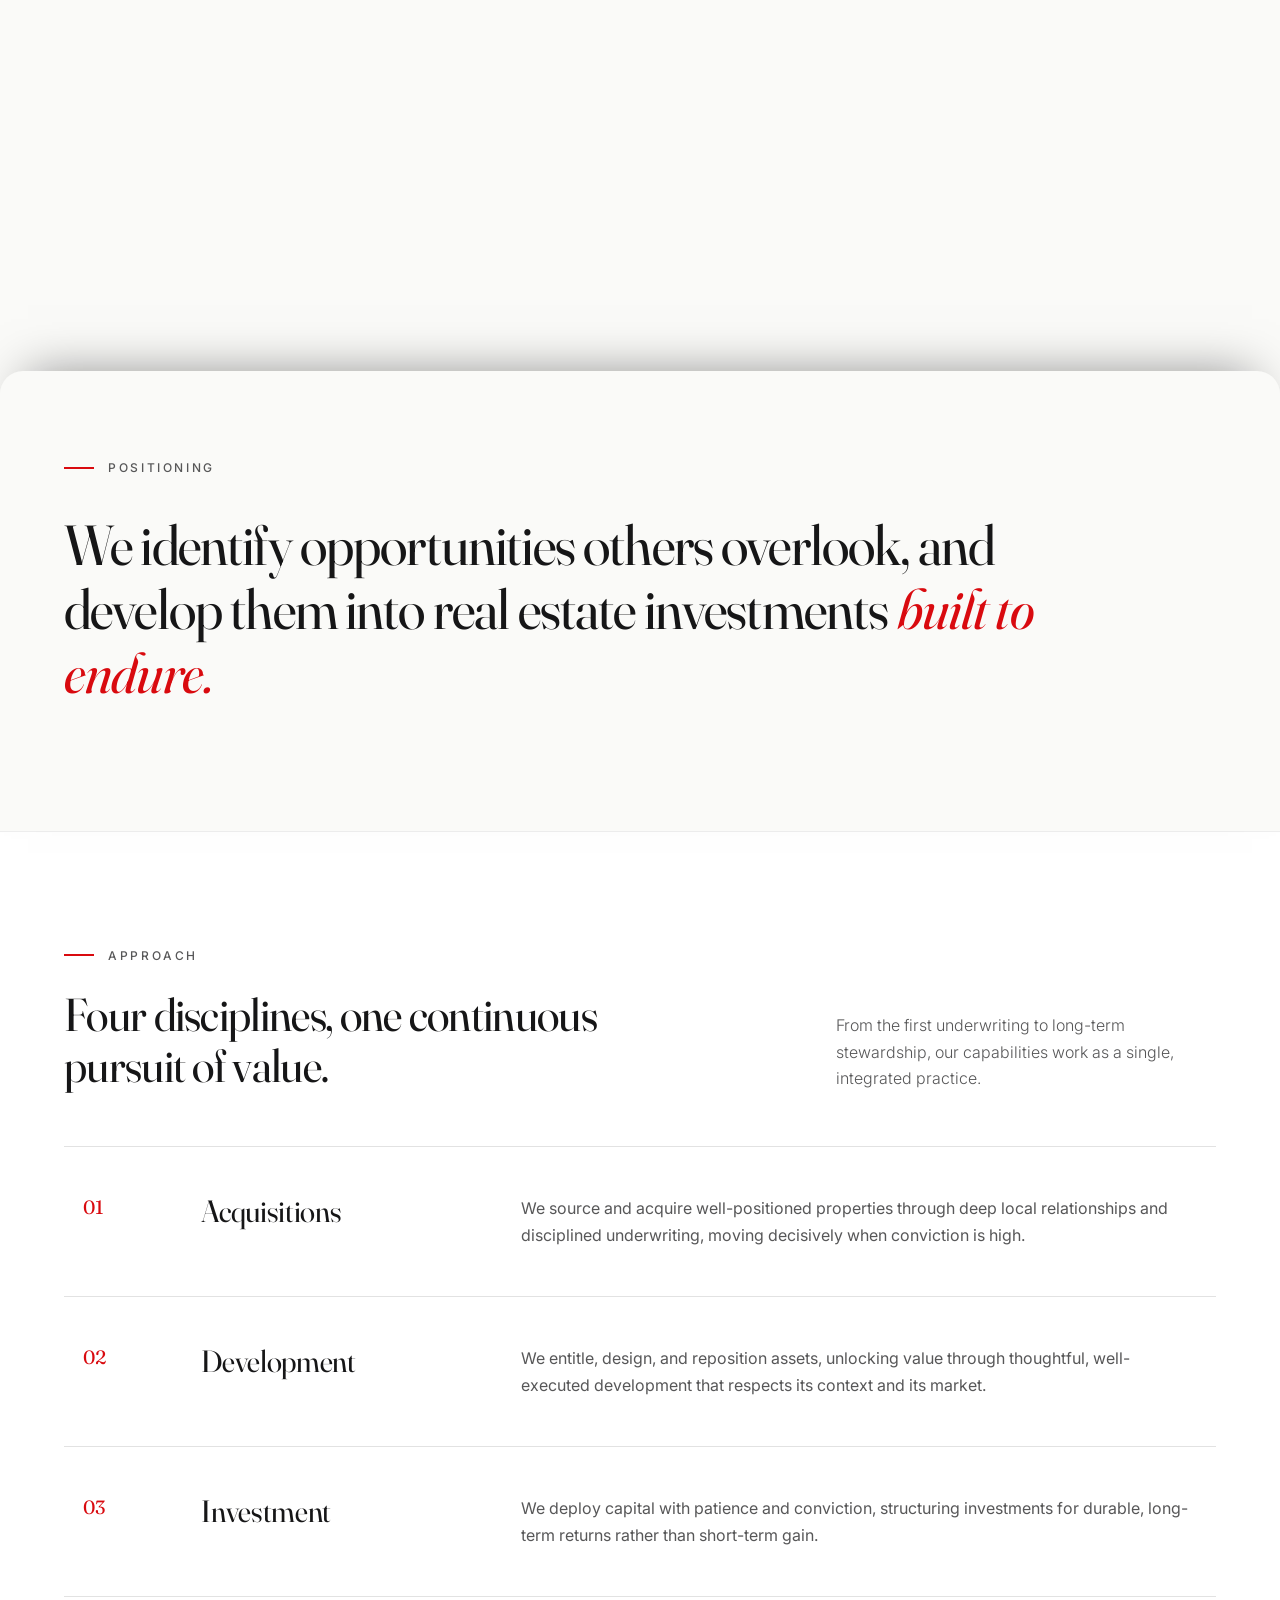
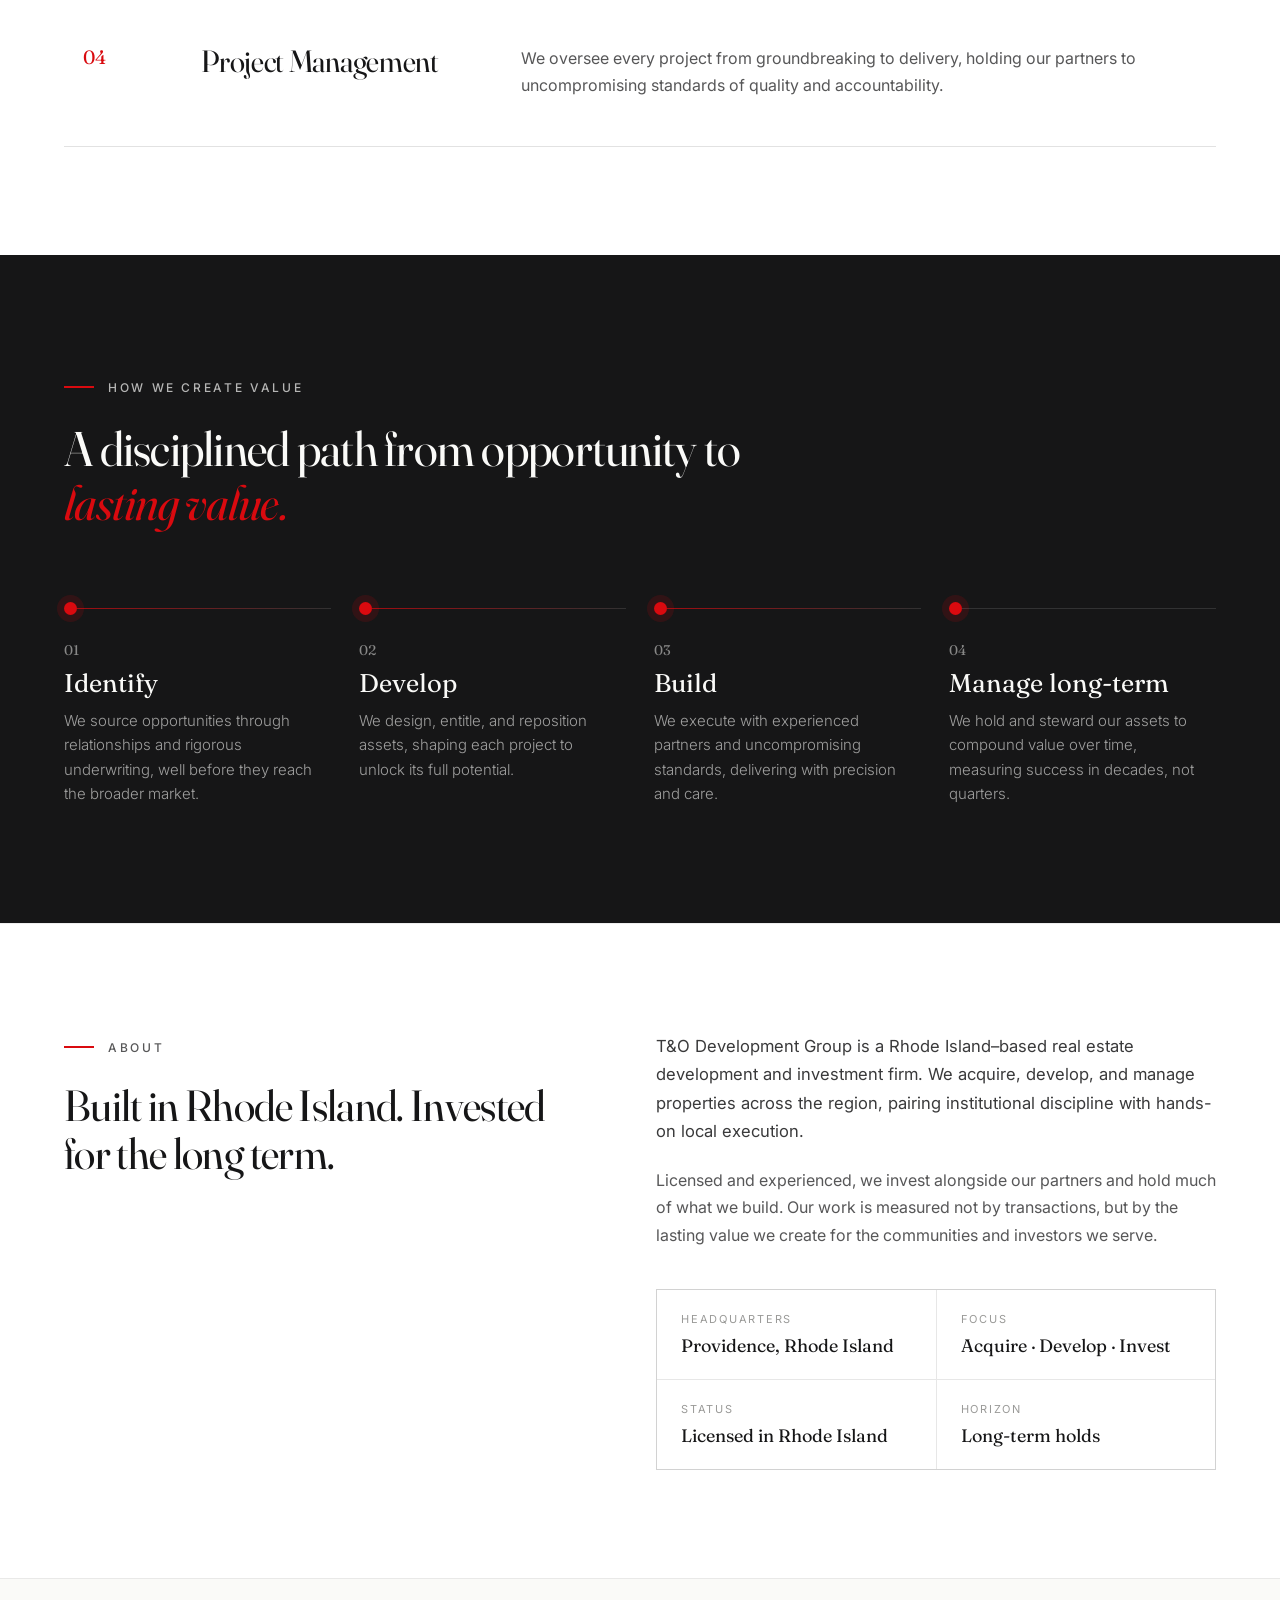
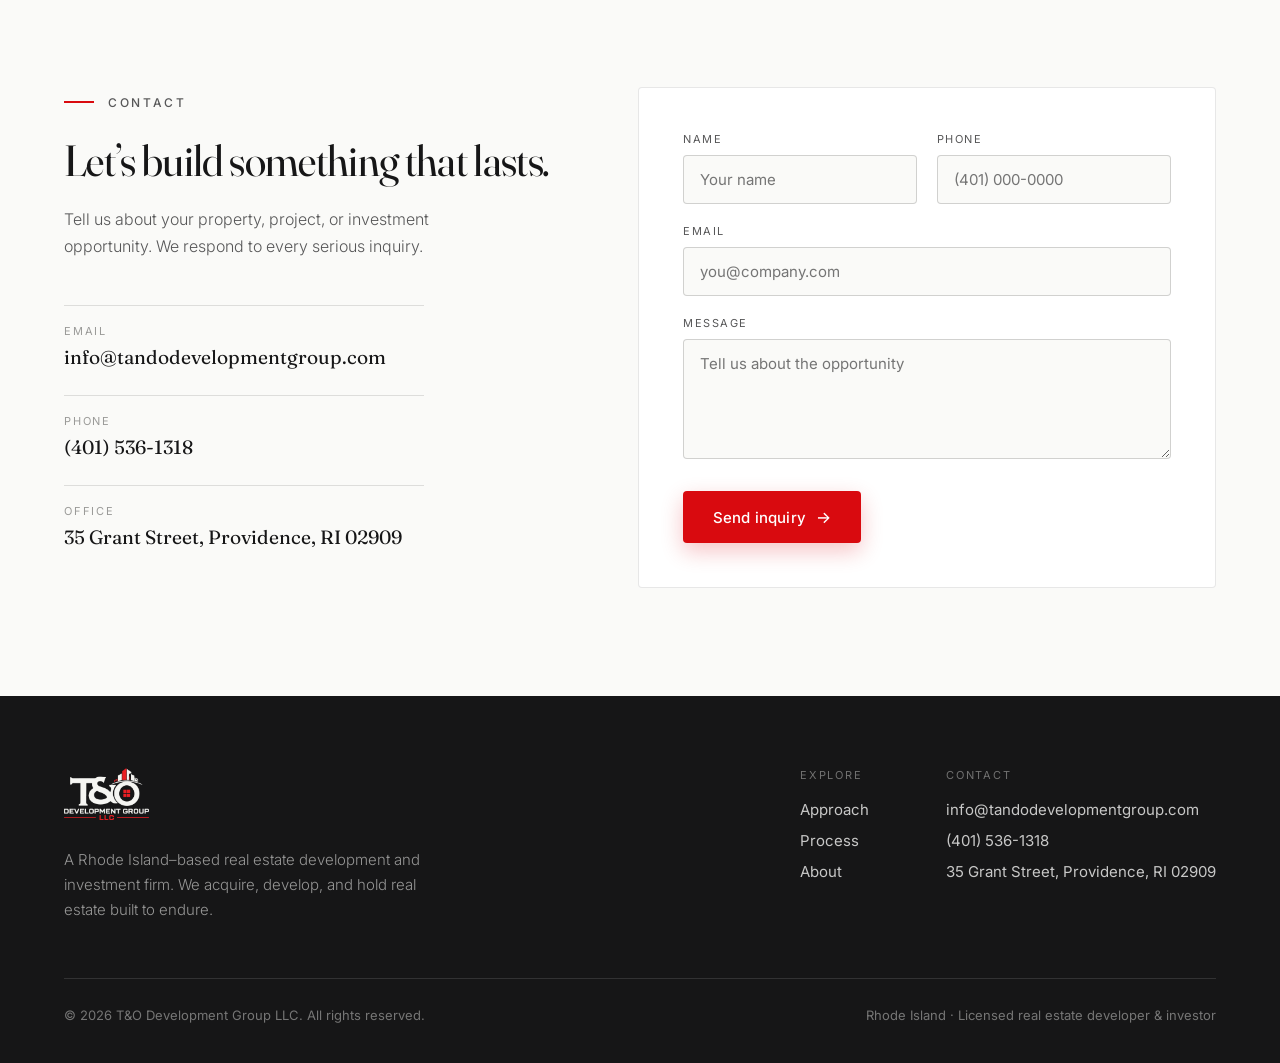
==== commit 7055d28b: "Point social/canonical meta tags at the live domain Now that tandodevelopmentgroup.com is live (GoDa" ====
--- a/index.html
+++ b/index.html
@@ -9,13 +9,16 @@
 <link rel="icon" type="image/png" href="assets/logo.png"/>
 <link rel="apple-touch-icon" href="assets/logo.png"/>
 <!-- Social sharing -->
+<link rel="canonical" href="https://tandodevelopmentgroup.com/"/>
 <meta property="og:type" content="website"/>
+<meta property="og:url" content="https://tandodevelopmentgroup.com/"/>
 <meta property="og:title" content="T&amp;O Development Group LLC — We create value through real estate."/>
 <meta property="og:description" content="A Rhode Island–based real estate development and investment firm. We acquire, develop, and manage real estate assets built to endure."/>
-<meta property="og:image" content="assets/logo.png"/>
+<meta property="og:image" content="https://tandodevelopmentgroup.com/assets/logo.png"/>
 <meta name="twitter:card" content="summary_large_image"/>
 <meta name="twitter:title" content="T&amp;O Development Group LLC"/>
 <meta name="twitter:description" content="We create value through real estate. Acquisitions · Development · Investments."/>
+<meta name="twitter:image" content="https://tandodevelopmentgroup.com/assets/logo.png"/>
 <link rel="preconnect" href="https://fonts.googleapis.com"/>
 <link rel="preconnect" href="https://fonts.gstatic.com" crossorigin="crossorigin"/>
 <link href="https://fonts.googleapis.com/css2?family=Fraunces:ital,opsz,wght@0,9..144,300;0,9..144,400;0,9..144,500;0,9..144,600;1,9..144,400;1,9..144,500&family=Inter:wght@300;400;500;600&display=swap" rel="stylesheet"/>
